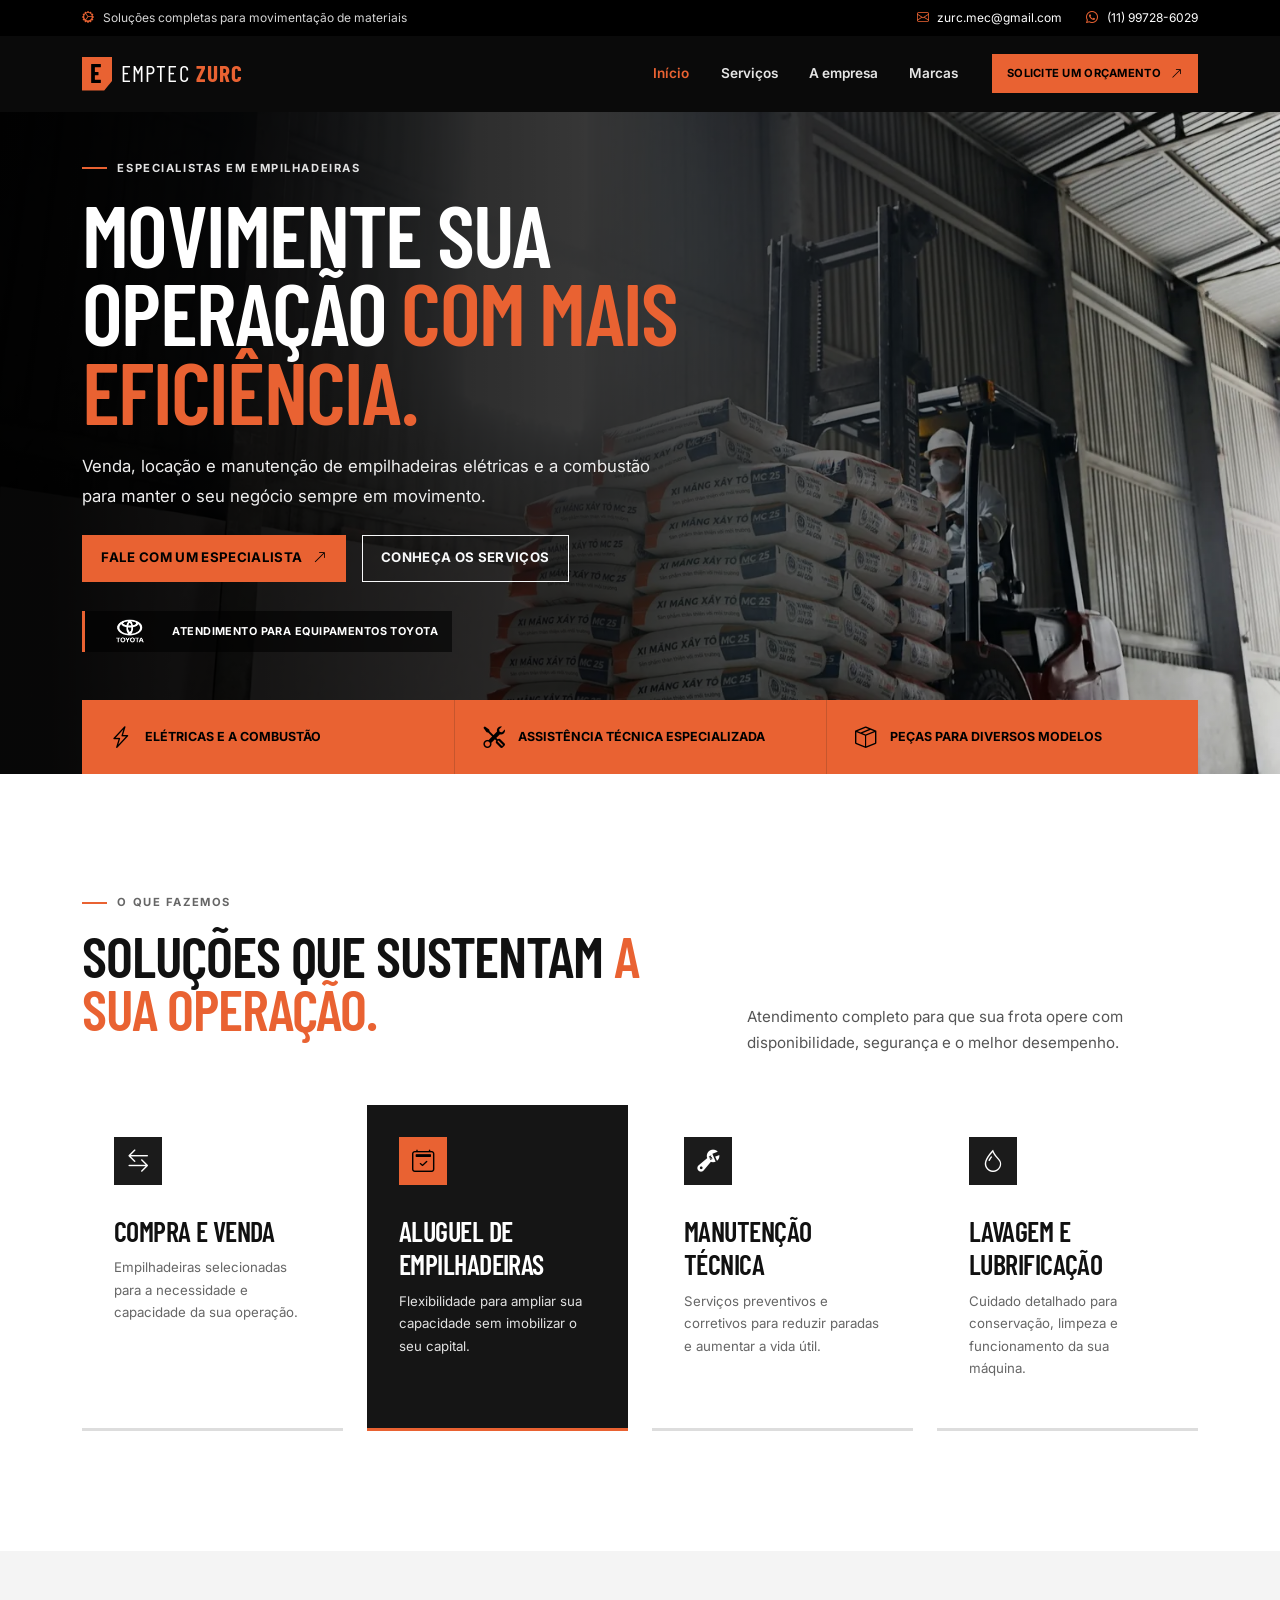
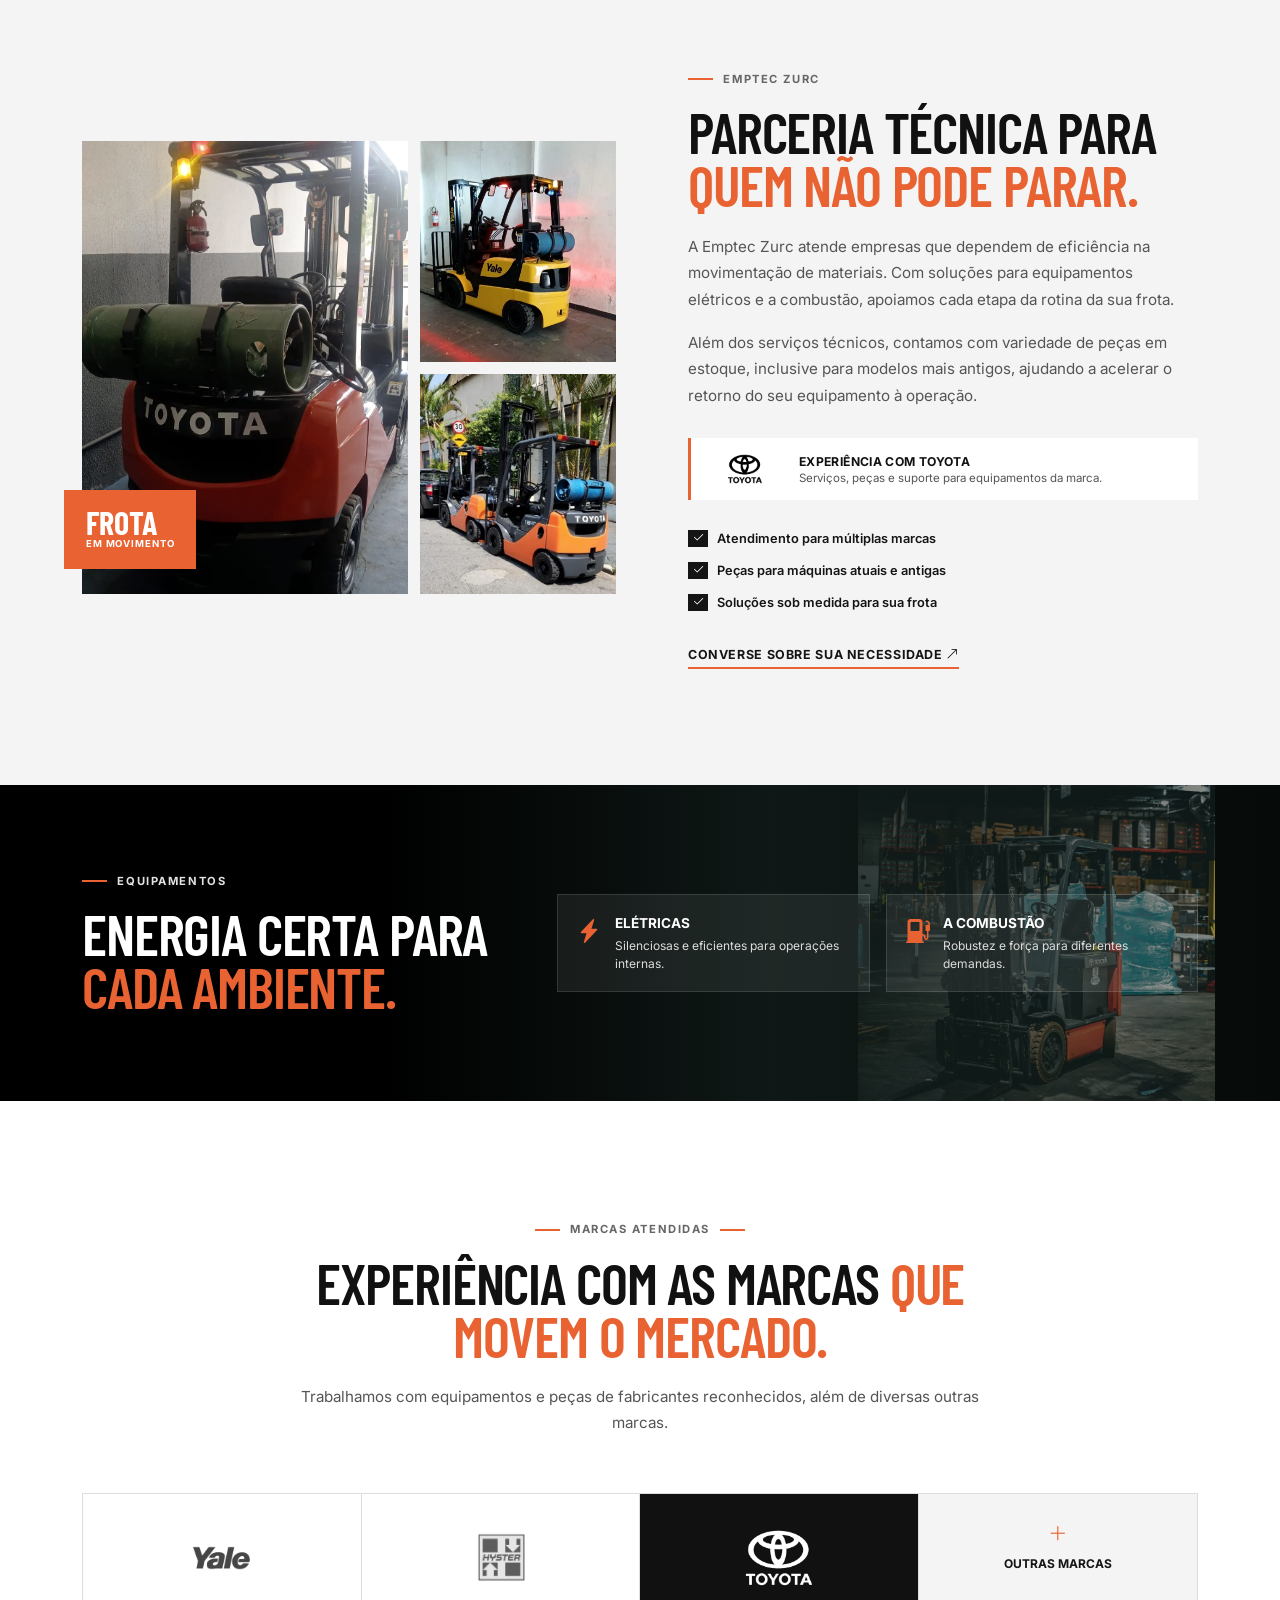
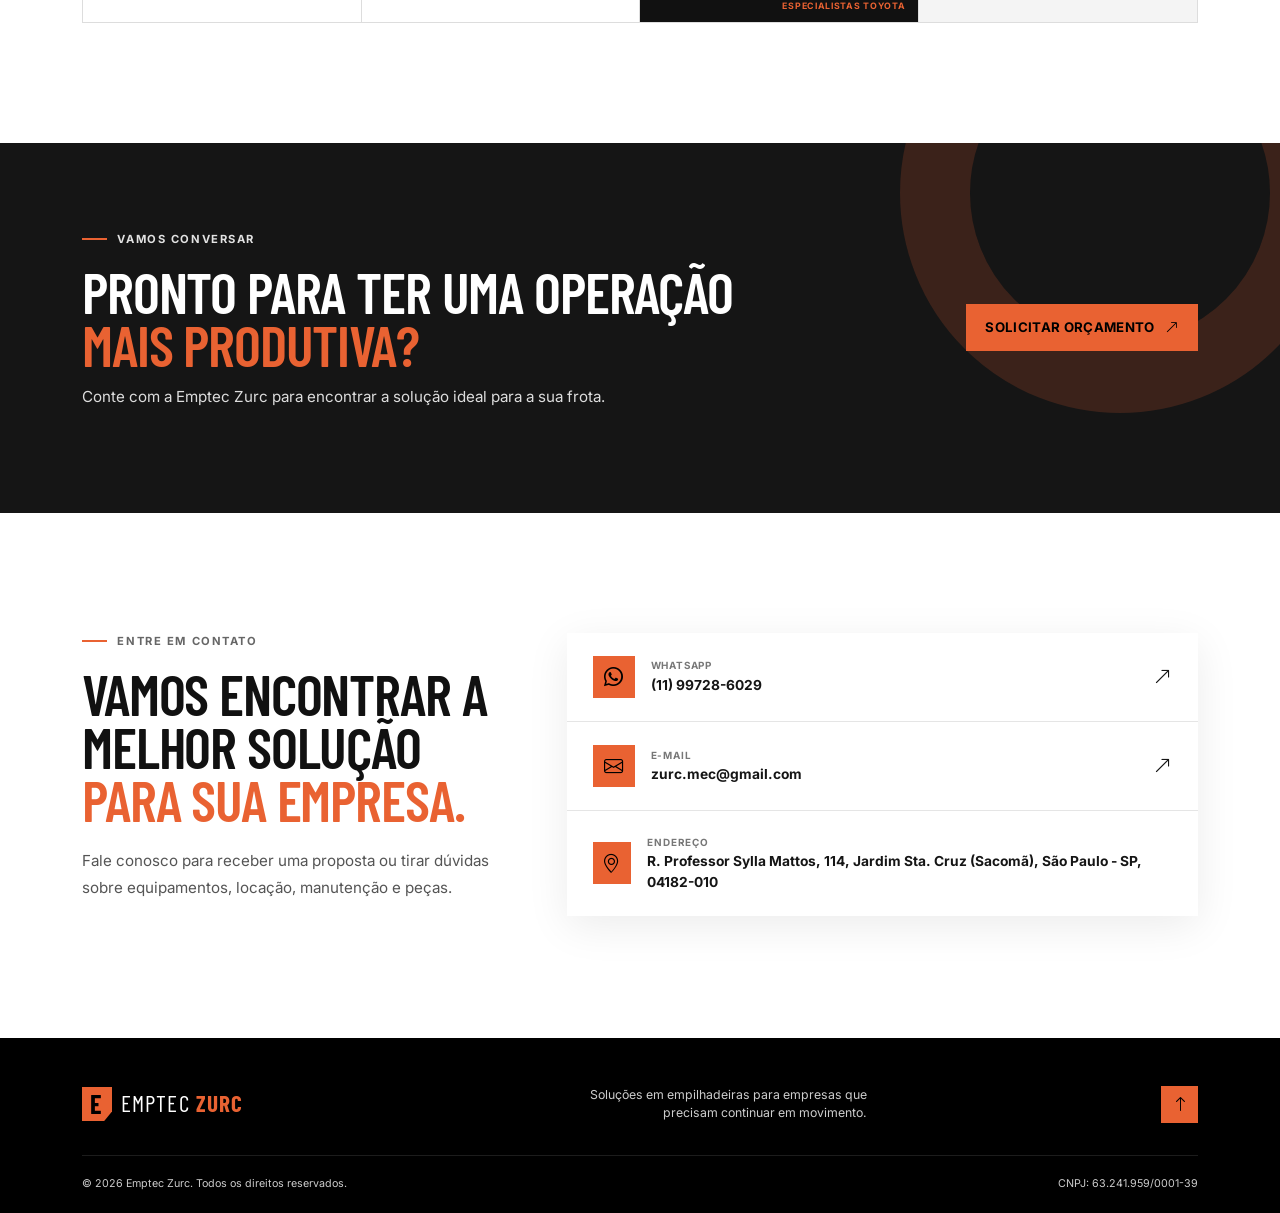
==== index.html @ 113a7b29 "refactor for toyota visibility" ====
<!doctype html>
<html lang="pt-BR">
  <head>
    <meta charset="utf-8" />
    <meta name="viewport" content="width=device-width, initial-scale=1" />
    <meta
      name="description"
      content="Emptec Zurc: compra, venda, aluguel e manutenção de empilhadeiras elétricas e a combustão."
    />
    <title>Emptec Zurc | Soluções em Empilhadeiras</title>
    <link rel="preconnect" href="https://fonts.googleapis.com" />
    <link rel="preconnect" href="https://fonts.gstatic.com" crossorigin />
    <link
      href="https://fonts.googleapis.com/css2?family=Barlow+Condensed:wght@500;600;700&family=Inter:wght@400;500;600;700&display=swap"
      rel="stylesheet"
    />
    <link
      href="https://cdn.jsdelivr.net/npm/bootstrap@5.3.3/dist/css/bootstrap.min.css"
      rel="stylesheet"
      integrity="sha384-QWTKZyjpPEjISv5WaRU9OFeRpok6YctnYmDr5pNlyT2bRjXh0JMhjY6hW+ALEwIH"
      crossorigin="anonymous"
    />
    <link
      href="https://cdn.jsdelivr.net/npm/bootstrap-icons@1.11.3/font/bootstrap-icons.min.css"
      rel="stylesheet"
    />
    <link href="style.css" rel="stylesheet" />
  </head>
  <body>
    <div class="topbar d-none d-lg-block">
      <div class="container d-flex justify-content-between align-items-center">
        <span
          ><i class="bi bi-gear-wide-connected"></i> Soluções completas para
          movimentação de materiais</span
        >
        <div class="d-flex gap-4">
          <a href="mailto:zurc.mec@gmail.com"
            ><i class="bi bi-envelope"></i> zurc.mec@gmail.com</a
          >
          <a href="https://wa.me/5511997286029" target="_blank" rel="noopener"
            ><i class="bi bi-whatsapp"></i> (11) 99728-6029</a
          >
        </div>
      </div>
    </div>

    <nav class="navbar navbar-expand-lg navbar-dark sticky-top" id="mainNav">
      <div class="container">
        <a
          class="navbar-brand"
          href="#inicio"
          aria-label="Emptec Zurc - início"
        >
          <span class="brand-mark">E</span><span>EMPTEC <b>ZURC</b></span>
        </a>
        <button
          class="navbar-toggler"
          type="button"
          data-bs-toggle="collapse"
          data-bs-target="#navbarContent"
          aria-controls="navbarContent"
          aria-expanded="false"
          aria-label="Abrir navegação"
        >
          <span class="navbar-toggler-icon"></span>
        </button>
        <div class="collapse navbar-collapse" id="navbarContent">
          <ul class="navbar-nav ms-auto align-items-lg-center gap-lg-1">
            <li class="nav-item">
              <a class="nav-link active" href="#inicio">Início</a>
            </li>
            <li class="nav-item">
              <a class="nav-link" href="#servicos">Serviços</a>
            </li>
            <li class="nav-item">
              <a class="nav-link" href="#empresa">A empresa</a>
            </li>
            <li class="nav-item">
              <a class="nav-link" href="#marcas">Marcas</a>
            </li>
            <li class="nav-item ms-lg-3">
              <a class="btn btn-warning btn-nav" href="#contato"
                >Solicite um orçamento <i class="bi bi-arrow-up-right"></i
              ></a>
            </li>
          </ul>
        </div>
      </div>
    </nav>

    <main>
      <section class="hero" id="inicio">
        <div class="hero-overlay"></div>
        <div class="container position-relative">
          <div class="row align-items-center min-vh-hero">
            <div class="col-lg-7">
              <p class="eyebrow light">
                <span></span> Especialistas em empilhadeiras
              </p>
              <h1>Movimente sua operação <em>com mais eficiência.</em></h1>
              <p class="hero-text">
                Venda, locação e manutenção de empilhadeiras elétricas e a
                combustão para manter o seu negócio sempre em movimento.
              </p>
              <div class="d-flex flex-wrap gap-3 mt-4">
                <a
                  class="btn btn-warning btn-lg"
                  href="https://wa.me/5511997286029?text=Ol%C3%A1%2C%20gostaria%20de%20solicitar%20um%20or%C3%A7amento."
                  target="_blank"
                  rel="noopener"
                  >Fale com um especialista <i class="bi bi-arrow-up-right"></i
                ></a>
                <a class="btn btn-outline-light btn-lg" href="#servicos"
                  >Conheça os serviços</a
                >
              </div>
              <div class="toyota-badge">
                <img src="imagens/toyota_logo_res.webp" alt="Toyota" />
                <span>Atendimento para equipamentos Toyota</span>
              </div>
            </div>
          </div>
        </div>
        <div class="hero-stats container position-relative">
          <div class="row g-0">
            <div class="col-md-4 stat">
              <i class="bi bi-lightning-charge"></i
              ><span>Elétricas e a combustão</span>
            </div>
            <div class="col-md-4 stat">
              <i class="bi bi-tools"></i
              ><span>Assistência técnica especializada</span>
            </div>
            <div class="col-md-4 stat">
              <i class="bi bi-box-seam"></i
              ><span>Peças para diversos modelos</span>
            </div>
          </div>
        </div>
      </section>

      <section class="section services" id="servicos">
        <div class="container">
          <div class="row align-items-end mb-5">
            <div class="col-lg-7">
              <p class="eyebrow"><span></span> O que fazemos</p>
              <h2>Soluções que sustentam <em>a sua operação.</em></h2>
            </div>
            <div class="col-lg-5">
              <p class="section-intro mb-0">
                Atendimento completo para que sua frota opere com
                disponibilidade, segurança e o melhor desempenho.
              </p>
            </div>
          </div>
          <div class="row g-4">
            <div class="col-md-6 col-xl-3">
              <article class="service-card">
                <div class="icon-wrap">
                  <i class="bi bi-arrow-left-right"></i>
                </div>
                <h3>Compra e venda</h3>
                <p>
                  Empilhadeiras selecionadas para a necessidade e capacidade da
                  sua operação.
                </p>
              </article>
            </div>
            <div class="col-md-6 col-xl-3">
              <article class="service-card featured">
                <div class="icon-wrap">
                  <i class="bi bi-calendar2-check"></i>
                </div>
                <h3>Aluguel de empilhadeiras</h3>
                <p>
                  Flexibilidade para ampliar sua capacidade sem imobilizar o seu
                  capital.
                </p>
              </article>
            </div>
            <div class="col-md-6 col-xl-3">
              <article class="service-card">
                <div class="icon-wrap">
                  <i class="bi bi-wrench-adjustable"></i>
                </div>
                <h3>Manutenção técnica</h3>
                <p>
                  Serviços preventivos e corretivos para reduzir paradas e
                  aumentar a vida útil.
                </p>
              </article>
            </div>
            <div class="col-md-6 col-xl-3">
              <article class="service-card">
                <div class="icon-wrap"><i class="bi bi-droplet"></i></div>
                <h3>Lavagem e lubrificação</h3>
                <p>
                  Cuidado detalhado para conservação, limpeza e funcionamento da
                  sua máquina.
                </p>
              </article>
            </div>
          </div>
        </div>
      </section>

      <section class="section about" id="empresa">
        <div class="container">
          <div class="row align-items-center g-5">
            <div class="col-lg-6">
              <div class="fleet-gallery">
                <img
                  class="fleet-photo fleet-photo-main"
                  src="imagens/empilhadeira_5_res.webp"
                  alt="Empilhadeira Toyota atendida pela Emptec Zurc"
                />
                <img class="fleet-photo fleet-photo-top" src="imagens/empilhadeira_6_res.webp" alt="Empilhadeira em operação" />
                <img class="fleet-photo fleet-photo-bottom" src="imagens/empilhadeira_7_res.webp" alt="Empilhadeira disponível para manutenção" />
                <div class="gallery-label"><strong>Frota</strong><span>em movimento</span></div>
              </div>
            </div>
            <div class="col-lg-6 ps-lg-5">
              <p class="eyebrow"><span></span> Emptec Zurc</p>
              <h2>Parceria técnica para <em>quem não pode parar.</em></h2>
              <p class="body-copy">
                A Emptec Zurc atende empresas que dependem de eficiência na
                movimentação de materiais. Com soluções para equipamentos
                elétricos e a combustão, apoiamos cada etapa da rotina da sua
                frota.
              </p>
              <p class="body-copy">
                Além dos serviços técnicos, contamos com variedade de peças em
                estoque, inclusive para modelos mais antigos, ajudando a
                acelerar o retorno do seu equipamento à operação.
              </p>
              <div class="toyota-service">
                <img src="imagens/toyota_logo_res.webp" alt="Toyota" />
                <span><b>Experiência com Toyota</b>Serviços, peças e suporte para equipamentos da marca.</span>
              </div>
              <div class="check-list">
                <div>
                  <i class="bi bi-check2"></i> Atendimento para múltiplas marcas
                </div>
                <div>
                  <i class="bi bi-check2"></i> Peças para máquinas atuais e
                  antigas
                </div>
                <div>
                  <i class="bi bi-check2"></i> Soluções sob medida para sua
                  frota
                </div>
              </div>
              <a class="text-link" href="#contato"
                >Converse sobre sua necessidade
                <i class="bi bi-arrow-up-right"></i
              ></a>
            </div>
          </div>
        </div>
      </section>

      <section class="equipment-strip">
        <div class="container">
          <div class="row align-items-center g-4">
            <div class="col-lg-5">
              <p class="eyebrow light"><span></span> Equipamentos</p>
              <h2>Energia certa para <em>cada ambiente.</em></h2>
            </div>
            <div class="col-lg-7">
              <div class="equipment-options">
                <div>
                  <i class="bi bi-lightning-charge-fill"></i
                  ><span
                    ><b>Elétricas</b>Silenciosas e eficientes para operações
                    internas.</span
                  >
                </div>
                <div>
                  <i class="bi bi-fuel-pump-fill"></i
                  ><span
                    ><b>A combustão</b>Robustez e força para diferentes
                    demandas.</span
                  >
                </div>
              </div>
            </div>
          </div>
        </div>
      </section>

      <section class="section brands" id="marcas">
        <div class="container">
          <div class="text-center mx-auto section-heading">
            <p class="eyebrow justify-content-center">
              <span></span> Marcas atendidas <span></span>
            </p>
            <h2>Experiência com as marcas <em>que movem o mercado.</em></h2>
            <p class="section-intro">
              Trabalhamos com equipamentos e peças de fabricantes reconhecidos,
              além de diversas outras marcas.
            </p>
          </div>
          <div class="brand-grid">
            <div class="brand-logo">
              <img src="imagens/yale_logo_res.webp" alt="Yale" />
            </div>
            <div class="brand-logo">
              <img src="imagens/hyster_logo_res.webp" alt="Hyster" />
            </div>
            <div class="brand-logo toyota-brand">
              <img src="imagens/toyota_logo_res.webp" alt="Toyota" />
              <span>Especialistas Toyota</span>
            </div>
            <div class="brand-other">
              <i class="bi bi-plus-lg"></i><span>Outras marcas</span>
            </div>
          </div>
        </div>
      </section>

      <section class="cta-section">
        <div class="cta-pattern"></div>
        <div class="container position-relative">
          <div class="row align-items-center">
            <div class="col-lg-8">
              <p class="eyebrow light"><span></span> Vamos conversar</p>
              <h2>Pronto para ter uma operação <em>mais produtiva?</em></h2>
              <p>
                Conte com a Emptec Zurc para encontrar a solução ideal para a
                sua frota.
              </p>
            </div>
            <div class="col-lg-4 text-lg-end mt-4 mt-lg-0">
              <a
                class="btn btn-warning btn-lg"
                href="https://wa.me/5511997286029?text=Ol%C3%A1%2C%20gostaria%20de%20solicitar%20um%20or%C3%A7amento."
                target="_blank"
                rel="noopener"
                >Solicitar orçamento <i class="bi bi-arrow-up-right"></i
              ></a>
            </div>
          </div>
        </div>
      </section>

      <section class="contact section" id="contato">
        <div class="container">
          <div class="row g-5">
            <div class="col-lg-5">
              <p class="eyebrow"><span></span> Entre em contato</p>
              <h2>
                Vamos encontrar a melhor solução <em>para sua empresa.</em>
              </h2>
              <p class="body-copy">
                Fale conosco para receber uma proposta ou tirar dúvidas sobre
                equipamentos, locação, manutenção e peças.
              </p>
            </div>
            <div class="col-lg-7">
              <div class="contact-card">
                <a
                  href="https://wa.me/5511997286029"
                  target="_blank"
                  rel="noopener"
                  ><i class="bi bi-whatsapp"></i
                  ><span><small>WhatsApp</small><b>(11) 99728-6029</b></span
                  ><i class="bi bi-arrow-up-right arrow"></i></a
                ><a href="mailto:zurc.mec@gmail.com"
                  ><i class="bi bi-envelope"></i
                  ><span><small>E-mail</small><b>zurc.mec@gmail.com</b></span
                  ><i class="bi bi-arrow-up-right arrow"></i
                ></a>
                <div class="contact-address">
                  <i class="bi bi-geo-alt"></i
                  ><span
                    ><small>Endereço</small
                    ><b
                      >R. Professor Sylla Mattos, 114, Jardim Sta. Cruz
                      (Sacomã), São Paulo - SP, 04182-010</b
                    ></span
                  >
                </div>
              </div>
            </div>
          </div>
        </div>
      </section>
    </main>

    <footer>
      <div class="container">
        <div class="footer-main">
          <a class="navbar-brand" href="#inicio"
            ><span class="brand-mark">E</span><span>EMPTEC <b>ZURC</b></span></a
          >
          <p>
            Soluções em empilhadeiras para empresas que precisam continuar em
            movimento.
          </p>
          <a href="#inicio" class="back-top" aria-label="Voltar ao topo"
            ><i class="bi bi-arrow-up"></i
          ></a>
        </div>
        <div class="footer-bottom">
          <span
            >© <span id="year"></span> Emptec Zurc. Todos os direitos
            reservados.</span
          ><span>CNPJ: 63.241.959/0001-39</span>
        </div>
      </div>
    </footer>

    <script
      src="https://cdn.jsdelivr.net/npm/bootstrap@5.3.3/dist/js/bootstrap.bundle.min.js"
      integrity="sha384-YvpcrYf0tY3lHB60NNkmXc5s9fDVZLESaAA55NDzOxhy9GkcIdslK1eN7N6jIeHz"
      crossorigin="anonymous"
    ></script>
    <script src="script.js"></script>
  </body>
</html>
---- style.css ----
:root {
  --ink: #111;
  --deep: #000;
  --green: #151515;
  --mint: #ececec;
  --warm: rgb(233, 98, 50);
  --cream: #fff;
  --text: #555;
}
* {
  box-sizing: border-box;
}
html {
  scroll-behavior: smooth;
  scroll-padding-top: 80px;
}
body {
  color: var(--ink);
  background: var(--cream);
  font-family: Inter, Arial, sans-serif;
}
a {
  text-decoration: none;
  transition: 0.2s ease;
}
.topbar {
  background: #10211e;
  color: #b8c8c0;
  font-size: 0.75rem;
  padding: 0.55rem 0;
}
.topbar a {
  color: #dbe7e1;
}
.topbar a:hover {
  color: var(--warm);
}
.topbar i {
  color: var(--warm);
  margin-right: 0.35rem;
}
.navbar {
  background: rgba(16, 26, 24, 0.96);
  min-height: 76px;
  transition: 0.2s ease;
}
.navbar.scrolled {
  box-shadow: 0 5px 24px rgba(0, 0, 0, 0.25);
}
.navbar-brand {
  display: inline-flex;
  align-items: center;
  gap: 0.55rem;
  color: #fff;
  font-family: "Barlow Condensed", sans-serif;
  font-size: 1.45rem;
  letter-spacing: 0.05em;
  line-height: 1;
}
.navbar-brand:hover {
  color: #fff;
}
.navbar-brand b {
  color: var(--warm);
  font-weight: 700;
}
.brand-mark {
  display: grid;
  place-items: center;
  width: 30px;
  height: 34px;
  color: var(--deep);
  background: var(--warm);
  font-size: 1.65rem;
  font-weight: 700;
  clip-path: polygon(0 0, 100% 0, 100% 72%, 74% 100%, 0 100%);
}
.nav-link {
  color: #d5dfda;
  font-size: 0.85rem;
  font-weight: 600;
  padding-inline: 0.85rem !important;
}
.nav-link:hover,
.nav-link.active {
  color: var(--warm) !important;
}
.btn {
  border-radius: 0;
  padding: 0.78rem 1.15rem;
  font-weight: 700;
  font-size: 0.83rem;
  text-transform: uppercase;
  letter-spacing: 0.025em;
}
.btn i {
  margin-left: 0.45rem;
}
.btn-warning {
  background: var(--warm);
  border-color: var(--warm);
  color: var(--deep);
}
.btn-warning:hover {
  background: #ffc05b;
  border-color: #ffc05b;
  color: var(--deep);
  transform: translateY(-2px);
}
.btn-outline-light:hover {
  color: var(--deep);
}
.btn-nav {
  padding: 0.65rem 0.9rem;
  font-size: 0.7rem;
}
.hero {
  position: relative;
  color: #fff;
  background: #142521 url("imagens/empilhadeira_2_res.webp") center/cover
    no-repeat;
  overflow: hidden;
}
.hero-overlay {
  position: absolute;
  inset: 0;
  background: linear-gradient(
    90deg,
    rgba(12, 29, 25, 0.96) 4%,
    rgba(17, 43, 36, 0.84) 47%,
    rgba(11, 27, 23, 0.2) 100%
  );
}
.min-vh-hero {
  min-height: 565px;
  padding: 3rem 0 7rem;
}
.eyebrow {
  display: flex;
  align-items: center;
  gap: 0.65rem;
  color: #72827b;
  font-size: 0.7rem;
  font-weight: 700;
  letter-spacing: 0.14em;
  text-transform: uppercase;
  margin-bottom: 1.1rem;
}
.eyebrow span {
  display: inline-block;
  width: 25px;
  height: 2px;
  background: var(--warm);
}
.eyebrow.light {
  color: #cbd8d2;
}
h1,
h2,
h3 {
  font-family: "Barlow Condensed", Arial, sans-serif;
  font-weight: 600;
  letter-spacing: -0.02em;
}
h1 {
  font-size: clamp(3.4rem, 6.8vw, 6.1rem);
  line-height: 0.9;
  max-width: 750px;
  text-transform: uppercase;
}
h2 {
  font-size: clamp(2.7rem, 4.5vw, 4.35rem);
  line-height: 0.92;
  text-transform: uppercase;
  margin-bottom: 1.4rem;
}
h1 em,
h2 em {
  font-style: normal;
  color: var(--warm);
}
.hero-text {
  max-width: 575px;
  color: #dce5e0;
  font-size: 1.05rem;
  line-height: 1.75;
  margin-top: 1.45rem;
}
.hero-stats {
  margin-top: -64px;
}
.hero-stats .row {
  background: var(--warm);
}
.stat {
  display: flex;
  gap: 0.8rem;
  align-items: center;
  padding: 1.3rem 1.75rem;
  color: var(--deep);
  font-size: 0.78rem;
  font-weight: 700;
  text-transform: uppercase;
}
.stat + .stat {
  border-left: 1px solid rgba(16, 26, 24, 0.16);
}
.stat i {
  font-size: 1.35rem;
}
.section {
  padding: 7.5rem 0;
}
.services {
  background: var(--cream);
}
.section-intro,
.body-copy {
  color: var(--text);
  line-height: 1.75;
  font-size: 0.95rem;
}
.service-card {
  position: relative;
  min-height: 287px;
  height: 100%;
  padding: 2rem;
  background: #fff;
  border-bottom: 3px solid #d9e1dc;
  transition: 0.25s ease;
}
.service-card:hover {
  transform: translateY(-7px);
  box-shadow: 0 18px 35px rgba(24, 59, 54, 0.12);
  border-color: var(--warm);
}
.service-card.featured {
  background: var(--green);
  color: #fff;
  border-color: var(--warm);
}
.icon-wrap {
  display: grid;
  place-items: center;
  width: 48px;
  height: 48px;
  margin-bottom: 1.85rem;
  color: var(--green);
  background: #e5eee9;
  font-size: 1.4rem;
}
.featured .icon-wrap {
  color: var(--deep);
  background: var(--warm);
}
.service-card h3 {
  font-size: 1.75rem;
  text-transform: uppercase;
}
.service-card p {
  color: #64716b;
  font-size: 0.83rem;
  line-height: 1.7;
}
.featured p {
  color: #d1dfd8;
}
.service-card a {
  position: absolute;
  bottom: 1.8rem;
  color: var(--green);
  font-size: 0.73rem;
  font-weight: 700;
  text-transform: uppercase;
  letter-spacing: 0.05em;
}
.featured a {
  color: var(--warm);
}
.service-card a i {
  margin-left: 0.3rem;
}
.about {
  background: #edf1eb;
  overflow: hidden;
}
.image-stack {
  position: relative;
  max-width: 485px;
  margin: auto;
  padding: 0 1.6rem 1.6rem 0;
}
.about-main {
  width: 100%;
  aspect-ratio: 0.86;
  object-fit: cover;
  object-position: center;
  position: relative;
  z-index: 1;
  filter: saturate(0.85);
}
.grid-accent {
  position: absolute;
  width: 44%;
  height: 44%;
  right: 0;
  bottom: 0;
  background-image: radial-gradient(#789087 1px, transparent 1px);
  background-size: 8px 8px;
}
.experience-card {
  position: absolute;
  z-index: 2;
  left: -1.4rem;
  bottom: 2.9rem;
  display: flex;
  flex-direction: column;
  padding: 1.1rem 1.35rem;
  background: var(--warm);
  color: var(--deep);
  text-transform: uppercase;
}
.experience-card strong {
  font-family: "Barlow Condensed";
  font-size: 2rem;
  line-height: 0.9;
}
.experience-card span {
  font-size: 0.6rem;
  letter-spacing: 0.09em;
  font-weight: 700;
}
.check-list {
  margin: 1.8rem 0;
  display: grid;
  gap: 0.8rem;
  font-size: 0.8rem;
  font-weight: 600;
  color: var(--green);
}
.check-list i {
  color: #fff;
  background: var(--green);
  padding: 0.08rem 0.22rem;
  margin-right: 0.4rem;
}
.text-link {
  color: var(--green);
  font-size: 0.78rem;
  font-weight: 700;
  letter-spacing: 0.05em;
  text-transform: uppercase;
  border-bottom: 2px solid var(--warm);
  padding-bottom: 0.35rem;
}
.text-link:hover {
  color: #5f756d;
}
.equipment-strip {
  padding: 5.5rem 0;
  color: #fff;
  background: var(--deep) url("imagens/empilhadeira_1_res.webp") 93% center/auto
    130% no-repeat;
  position: relative;
}
.equipment-strip::before {
  content: "";
  position: absolute;
  inset: 0;
  background: linear-gradient(
    90deg,
    var(--deep) 30%,
    rgba(16, 26, 24, 0.92) 60%,
    rgba(16, 26, 24, 0.38)
  );
}
.equipment-strip .container {
  position: relative;
}
.equipment-strip h2 {
  margin: 0;
}
.equipment-options {
  display: grid;
  grid-template-columns: 1fr 1fr;
  gap: 1rem;
}
.equipment-options > div {
  display: flex;
  gap: 0.85rem;
  padding: 1.2rem;
  background: rgba(255, 255, 255, 0.07);
  border: 1px solid rgba(255, 255, 255, 0.12);
}
.equipment-options i {
  color: var(--warm);
  font-size: 1.5rem;
}
.equipment-options span {
  color: #c8d4cf;
  font-size: 0.75rem;
  line-height: 1.45;
}
.equipment-options b {
  display: block;
  color: #fff;
  text-transform: uppercase;
  font-size: 0.85rem;
  margin-bottom: 0.25rem;
}
.brands {
  background: #fff;
}
.section-heading {
  max-width: 680px;
  margin-bottom: 3.5rem;
}
.section-heading .eyebrow {
  display: flex;
}
.brand-grid {
  display: grid;
  grid-template-columns: repeat(4, 1fr);
  border: 1px solid #dce4de;
}
.brand-logo,
.brand-other {
  min-height: 128px;
  display: grid;
  place-items: center;
  padding: 1.6rem;
  border-right: 1px solid #dce4de;
}
.brand-logo:last-of-type {
  border: 0;
}
.brand-logo img {
  max-width: 135px;
  max-height: 58px;
  object-fit: contain;
  filter: grayscale(1);
  opacity: 0.72;
  transition: 0.2s;
}
.brand-logo:hover img {
  filter: grayscale(0);
  opacity: 1;
}
.brand-other {
  display: flex;
  flex-direction: column;
  gap: 0.4rem;
  background: #f1f4f0;
  color: var(--green);
  border: 0;
  font-size: 0.75rem;
  font-weight: 700;
  text-transform: uppercase;
}
.brand-other i {
  font-size: 1.2rem;
  color: var(--warm);
}
.cta-section {
  position: relative;
  overflow: hidden;
  color: #fff;
  padding: 5.5rem 0;
  background: var(--green);
}
.cta-section h2 {
  max-width: 730px;
  margin-bottom: 0.9rem;
}
.cta-section p:not(.eyebrow) {
  color: #c5d5ce;
  font-size: 0.95rem;
}
.cta-pattern {
  position: absolute;
  right: -60px;
  top: -170px;
  width: 440px;
  height: 440px;
  border: 70px solid rgba(237, 170, 49, 0.12);
  border-radius: 50%;
}
.contact {
  background: var(--cream);
}
.contact-card {
  background: #fff;
  box-shadow: 0 10px 40px rgba(27, 46, 38, 0.08);
}
.contact-card a,
.contact-address {
  display: flex;
  align-items: center;
  gap: 1rem;
  padding: 1.45rem 1.6rem;
  border-bottom: 1px solid #e7ece8;
  color: var(--green);
}
.contact-card a:hover {
  background: #f2f6f3;
}
.contact-card > * > i:first-child {
  display: grid;
  place-items: center;
  width: 42px;
  height: 42px;
  color: var(--deep);
  background: var(--warm);
  font-size: 1.2rem;
}
.contact-card span {
  display: flex;
  flex-direction: column;
  gap: 0.1rem;
}
.contact-card small {
  color: #7d8984;
  text-transform: uppercase;
  font-weight: 700;
  font-size: 0.62rem;
  letter-spacing: 0.08em;
}
.contact-card b {
  font-size: 0.86rem;
}
.contact-card .arrow {
  margin-left: auto;
  font-size: 1.1rem;
}
.contact-address {
  border: 0;
}
footer {
  background: var(--deep);
  color: #aebeb6;
  padding: 3rem 0 1.35rem;
}
.footer-main {
  display: flex;
  align-items: center;
  justify-content: space-between;
  gap: 2rem;
  padding-bottom: 2rem;
  border-bottom: 1px solid rgba(255, 255, 255, 0.11);
}
.footer-main p {
  margin: 0;
  font-size: 0.77rem;
  max-width: 330px;
  text-align: right;
}
.back-top {
  display: grid;
  place-items: center;
  min-width: 37px;
  height: 37px;
  color: var(--deep);
  background: var(--warm);
}
.back-top:hover {
  color: var(--deep);
  background: #ffc05b;
  transform: translateY(-2px);
}
.footer-bottom {
  display: flex;
  justify-content: space-between;
  padding-top: 1.25rem;
  font-size: 0.67rem;
}
@media (max-width: 991.98px) {
  .navbar-collapse {
    padding: 1rem 0 0.5rem;
  }
  .nav-link {
    padding: 0.6rem 0 !important;
  }
  .btn-nav {
    display: inline-block;
    margin-top: 0.7rem;
  }
  .min-vh-hero {
    min-height: 510px;
  }
  .equipment-strip {
    background-position: 135% center;
  }
}
@media (max-width: 767.98px) {
  .navbar {
    min-height: 68px;
  }
  .min-vh-hero {
    min-height: 540px;
    padding-bottom: 8rem;
  }
  h1 {
    font-size: 3.35rem;
  }
  h2 {
    font-size: 3rem;
  }
  .hero-stats {
    margin-top: -48px;
  }
  .stat {
    padding: 1rem 1.2rem;
  }
  .stat + .stat {
    border-left: 0;
    border-top: 1px solid rgba(16, 26, 24, 0.16);
  }
  .section {
    padding: 5rem 0;
  }
  .service-card {
    min-height: 250px;
  }
  .equipment-strip {
    background-image: none;
  }
  .equipment-options {
    grid-template-columns: 1fr;
  }
  .brand-grid {
    grid-template-columns: repeat(2, 1fr);
  }
  .brand-logo:nth-child(2) {
    border-right: 0;
  }
  .brand-logo {
    border-bottom: 1px solid #dce4de;
  }
  .brand-logo:nth-child(3) {
    border-bottom: 0;
  }
  .footer-main {
    align-items: flex-start;
    flex-wrap: wrap;
  }
  .footer-main p {
    text-align: left;
  }
  .footer-bottom {
    flex-direction: column;
    gap: 0.5rem;
  }
}

/* Identidade visual: preto, branco e laranja Emptec. */
.topbar { background: #000; color: #d5d5d5; }
.topbar a { color: #fff; }
.navbar { background: rgba(0, 0, 0, .96); }
.nav-link { color: #e5e5e5; }
.btn-warning:hover, .back-top:hover { background: #ff7d55; border-color: #ff7d55; }
.hero { background-color: #000; }
.hero-overlay { background: linear-gradient(90deg, rgba(0, 0, 0, .96) 4%, rgba(0, 0, 0, .78) 47%, rgba(0, 0, 0, .15) 100%); }
.eyebrow { color: #666; }
.eyebrow.light { color: #e2e2e2; }
.hero-text { color: #eee; }
.toyota-badge { display: inline-flex; align-items: center; gap: .75rem; margin-top: 1.8rem; padding: .55rem .9rem; color: #fff; background: rgba(0, 0, 0, .6); border-left: 3px solid var(--warm); font-size: .68rem; font-weight: 700; letter-spacing: .04em; text-transform: uppercase; }
.toyota-badge img { width: 61px; max-height: 24px; object-fit: contain; filter: brightness(0) invert(1); }
.service-card { border-bottom-color: #ddd; }
.service-card:hover { box-shadow: 0 18px 35px rgba(0, 0, 0, .12); }
.icon-wrap { color: #fff; background: #1b1b1b; }
.service-card p { color: #666; }
.featured p { color: #e2e2e2; }
.about { background: #f4f4f4; }
.fleet-gallery { position: relative; display: grid; grid-template-columns: 1.25fr .75fr; grid-template-rows: 1fr 1fr; gap: .75rem; max-width: 540px; margin: auto; }
.fleet-photo { width: 100%; height: 100%; object-fit: cover; filter: grayscale(.12) contrast(1.05); }
.fleet-photo-main { grid-row: 1 / 3; aspect-ratio: .72; }
.fleet-photo-top, .fleet-photo-bottom { aspect-ratio: 1.1; }
.gallery-label { position: absolute; z-index: 2; left: -1.1rem; bottom: 1.6rem; display: flex; flex-direction: column; padding: 1.1rem 1.35rem; background: var(--warm); color: #fff; text-transform: uppercase; }
.gallery-label strong { font-family: "Barlow Condensed"; font-size: 2rem; line-height: .9; }
.gallery-label span { font-size: .6rem; letter-spacing: .09em; font-weight: 700; }
.toyota-service { display: flex; align-items: center; gap: 1rem; margin: 1.8rem 0 1.65rem; padding: .9rem 1rem; background: #fff; border-left: 3px solid var(--warm); }
.toyota-service img { width: 76px; max-height: 30px; object-fit: contain; }
.toyota-service span { color: #555; font-size: .72rem; line-height: 1.4; }
.toyota-service b { display: block; color: #111; font-size: .76rem; text-transform: uppercase; letter-spacing: .03em; }
.text-link:hover { color: #555; }
.equipment-options span, .cta-section p:not(.eyebrow) { color: #ddd; }
.brand-grid { border-color: #ddd; }
.brand-logo, .brand-other { border-color: #ddd; }
.brand-other { background: #f4f4f4; }
.toyota-brand { position: relative; background: #111; }
.toyota-brand img { filter: brightness(0) invert(1); opacity: 1; }
.toyota-brand span { position: absolute; right: .75rem; bottom: .65rem; color: var(--warm); font-size: .55rem; font-weight: 700; letter-spacing: .08em; text-transform: uppercase; }
.cta-pattern { border-color: rgba(233, 98, 50, .18); }
.contact-card { box-shadow: 0 10px 40px rgba(0, 0, 0, .08); }
.contact-card a, .contact-address { border-bottom-color: #e5e5e5; }
.contact-card a:hover { background: #f5f5f5; }
.contact-card small { color: #777; }
footer { color: #ccc; }
@media (max-width: 767.98px) { .fleet-gallery { max-width: 420px; } .toyota-brand { border-bottom: 0; } }
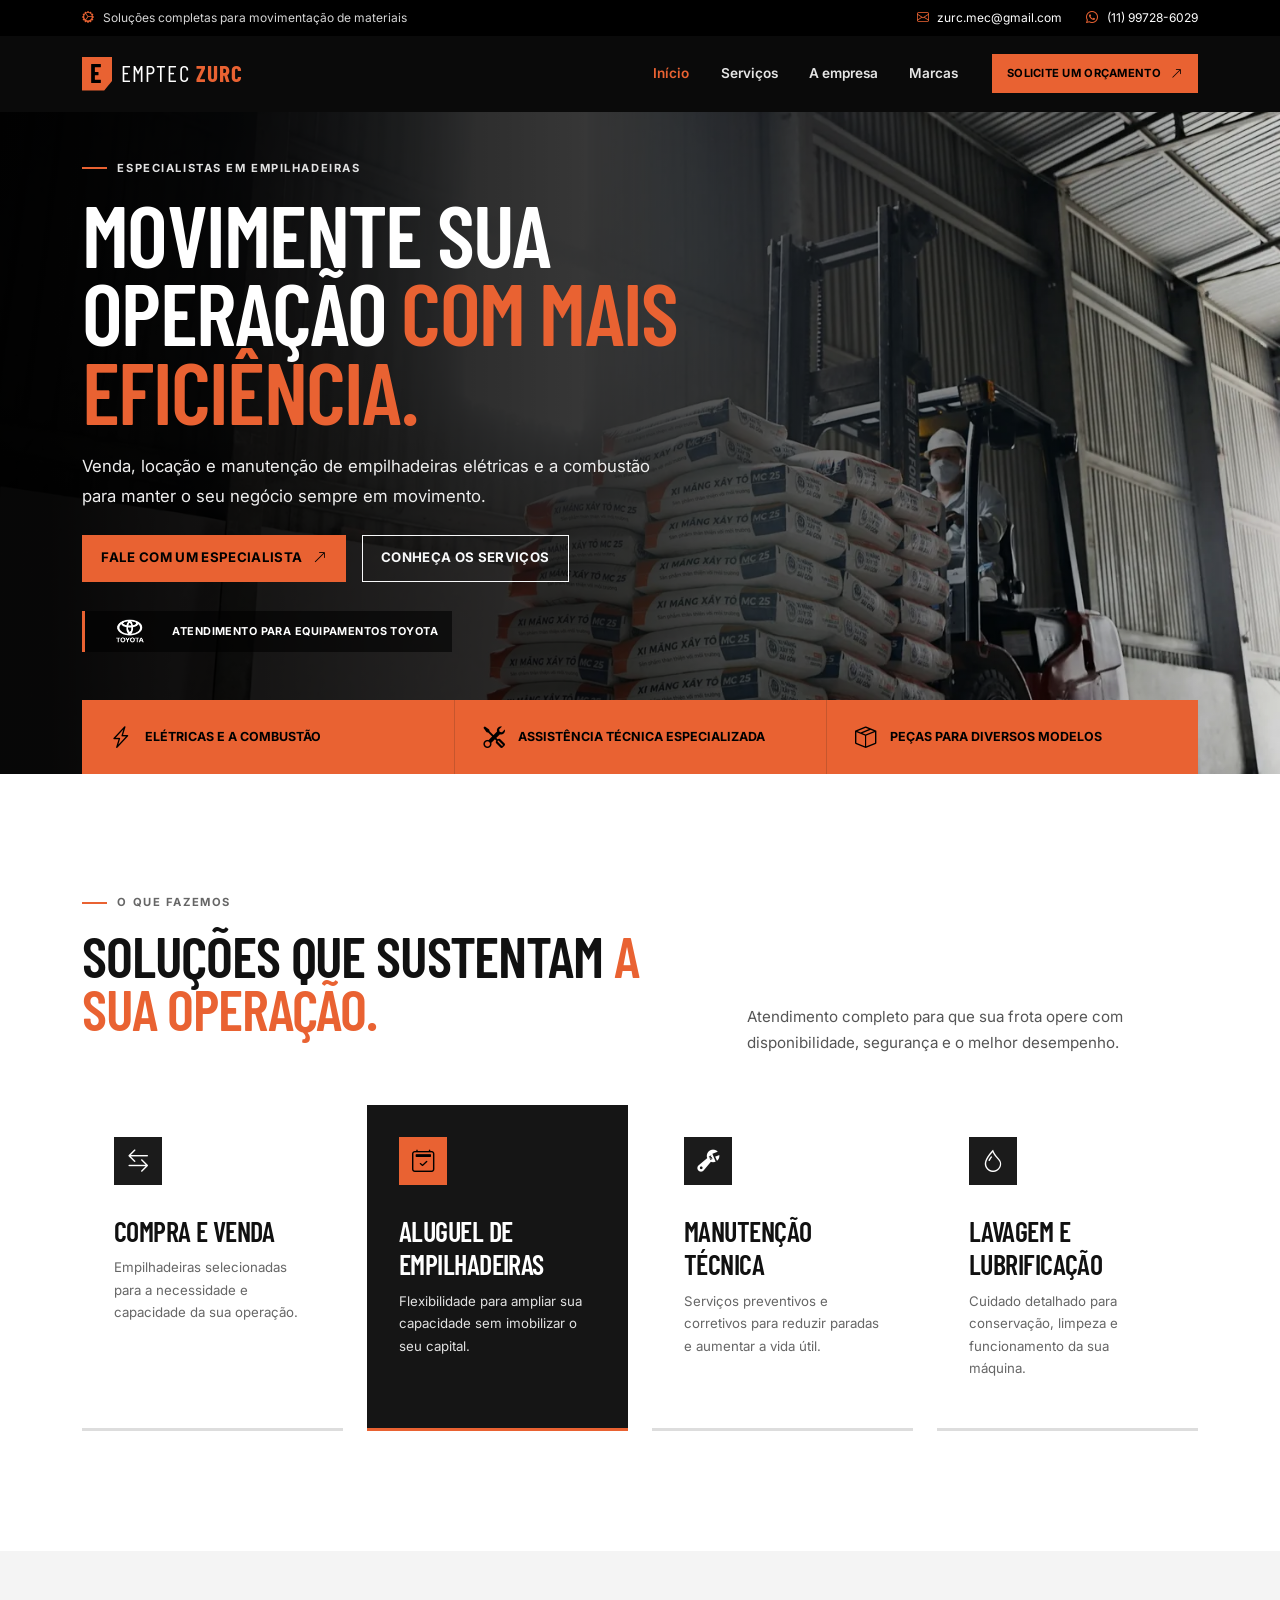
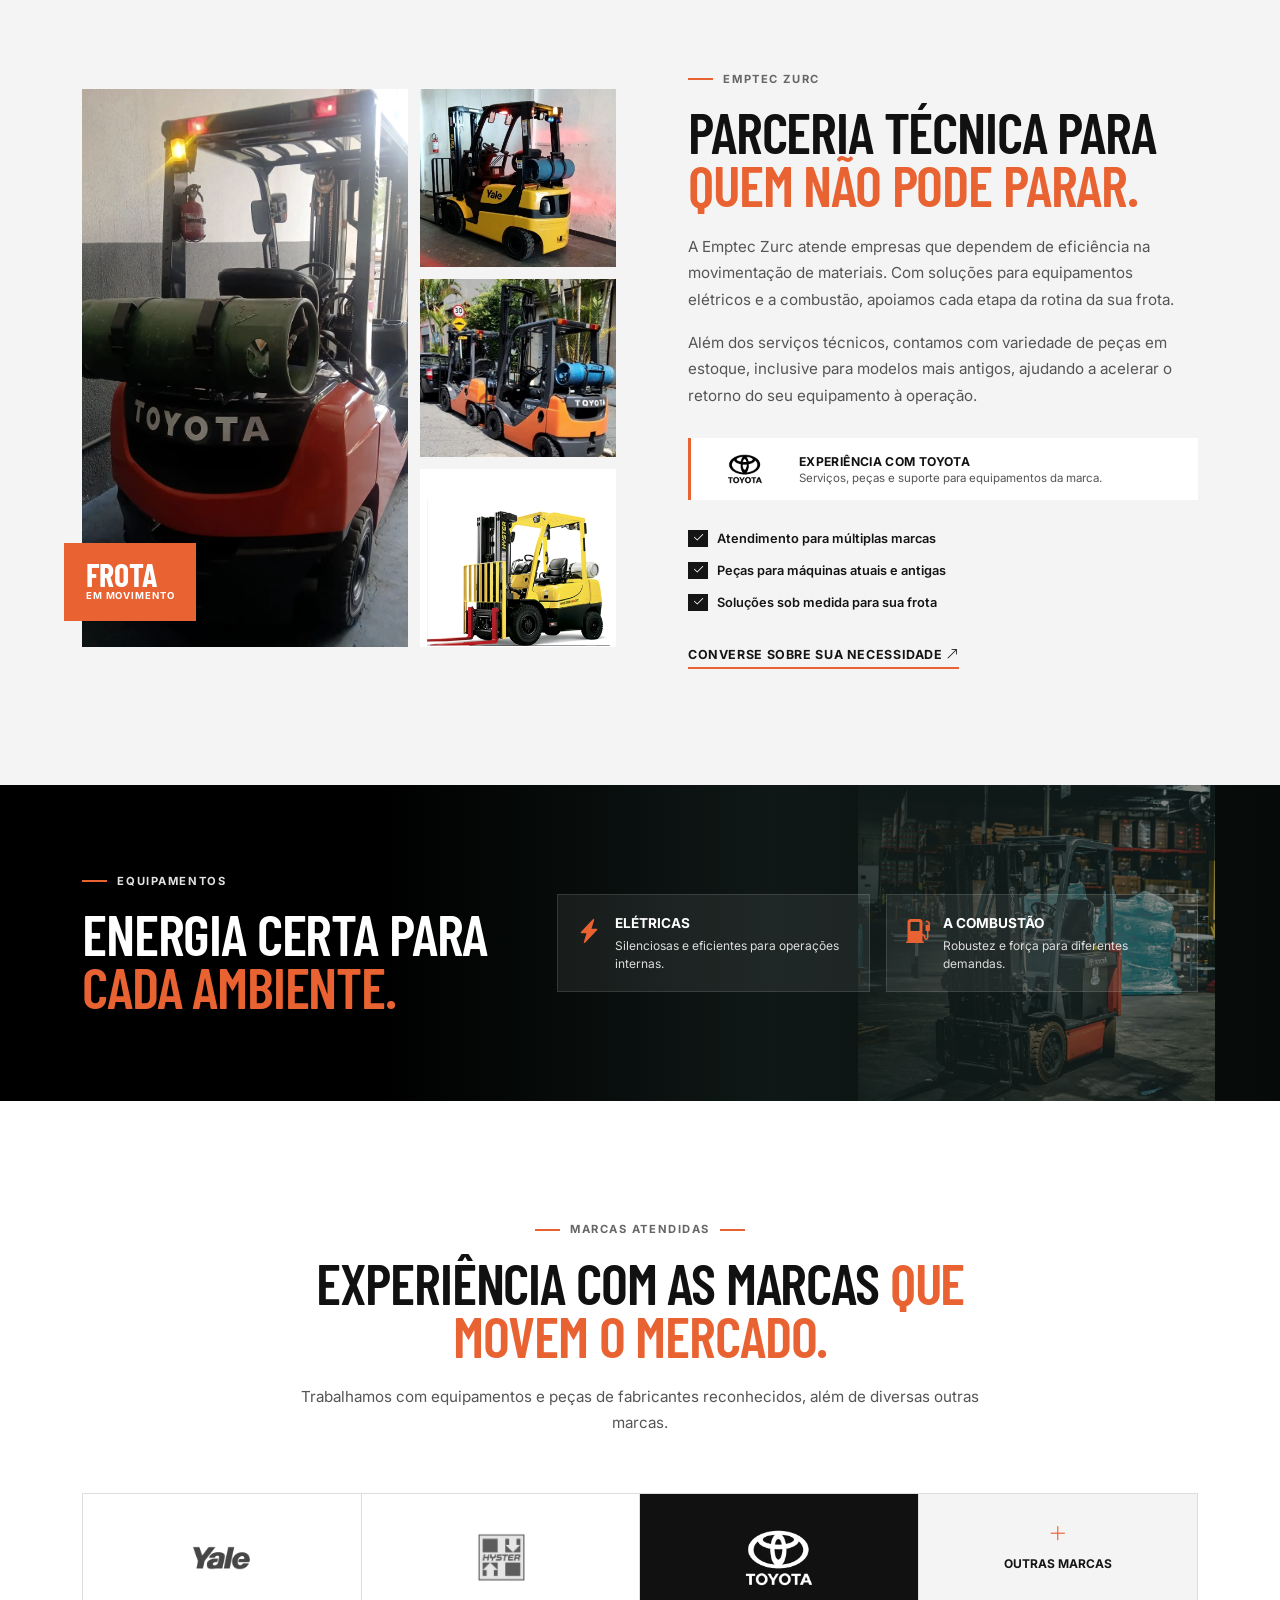
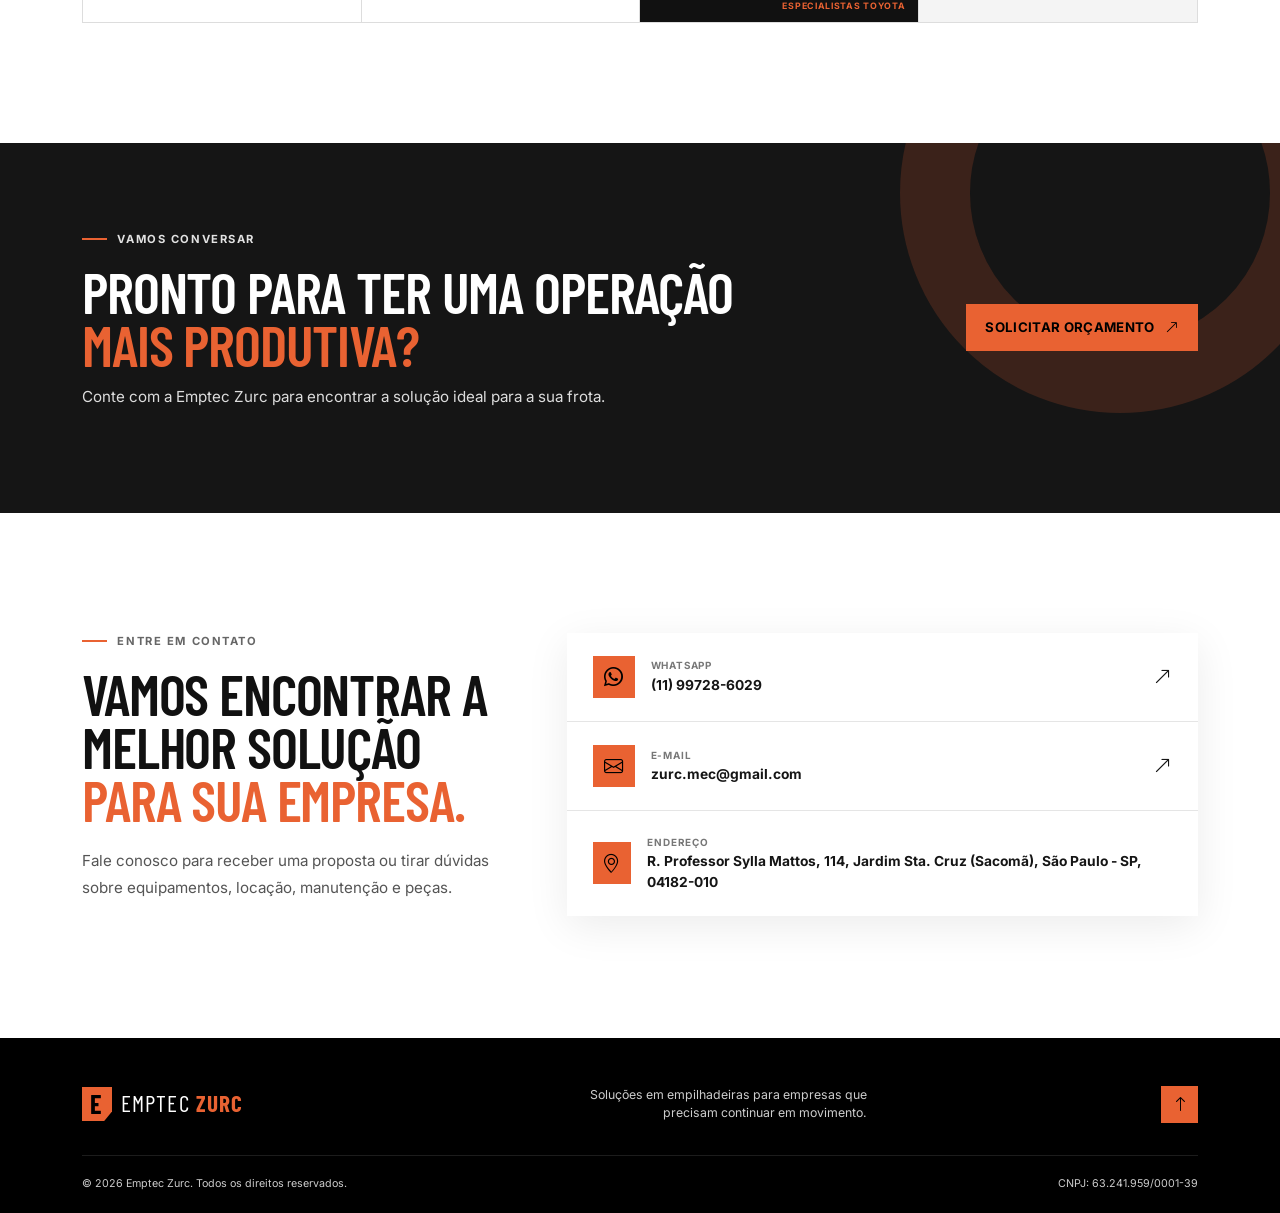
==== commit 0936b9aa: "Add more photos" ====
--- a/index.html
+++ b/index.html
@@ -214,9 +214,24 @@
                   src="imagens/empilhadeira_5_res.webp"
                   alt="Empilhadeira Toyota atendida pela Emptec Zurc"
                 />
-                <img class="fleet-photo fleet-photo-top" src="imagens/empilhadeira_6_res.webp" alt="Empilhadeira em operação" />
-                <img class="fleet-photo fleet-photo-bottom" src="imagens/empilhadeira_7_res.webp" alt="Empilhadeira disponível para manutenção" />
-                <div class="gallery-label"><strong>Frota</strong><span>em movimento</span></div>
+                <img
+                  class="fleet-photo fleet-photo-top"
+                  src="imagens/empilhadeira_6_res.webp"
+                  alt="Empilhadeira em operação"
+                />
+                <img
+                  class="fleet-photo fleet-photo-middle"
+                  src="imagens/empilhadeira_7_res.webp"
+                  alt="Empilhadeira disponível para manutenção"
+                />
+                <img
+                  class="fleet-photo fleet-photo-bottom"
+                  src="imagens/empilhadeira_8_res.webp"
+                  alt="Empilhadeira preparada para operação"
+                />
+                <div class="gallery-label">
+                  <strong>Frota</strong><span>em movimento</span>
+                </div>
               </div>
             </div>
             <div class="col-lg-6 ps-lg-5">
@@ -235,7 +250,10 @@
               </p>
               <div class="toyota-service">
                 <img src="imagens/toyota_logo_res.webp" alt="Toyota" />
-                <span><b>Experiência com Toyota</b>Serviços, peças e suporte para equipamentos da marca.</span>
+                <span
+                  ><b>Experiência com Toyota</b>Serviços, peças e suporte para
+                  equipamentos da marca.</span
+                >
               </div>
               <div class="check-list">
                 <div>
--- a/style.css
+++ b/style.css
@@ -671,10 +671,10 @@
 .service-card p { color: #666; }
 .featured p { color: #e2e2e2; }
 .about { background: #f4f4f4; }
-.fleet-gallery { position: relative; display: grid; grid-template-columns: 1.25fr .75fr; grid-template-rows: 1fr 1fr; gap: .75rem; max-width: 540px; margin: auto; }
+.fleet-gallery { position: relative; display: grid; grid-template-columns: 1.25fr .75fr; grid-template-rows: repeat(3, 1fr); gap: .75rem; max-width: 540px; margin: auto; }
 .fleet-photo { width: 100%; height: 100%; object-fit: cover; filter: grayscale(.12) contrast(1.05); }
-.fleet-photo-main { grid-row: 1 / 3; aspect-ratio: .72; }
-.fleet-photo-top, .fleet-photo-bottom { aspect-ratio: 1.1; }
+.fleet-photo-main { grid-row: 1 / 4; aspect-ratio: .72; }
+.fleet-photo-top, .fleet-photo-middle, .fleet-photo-bottom { aspect-ratio: 1.1; }
 .gallery-label { position: absolute; z-index: 2; left: -1.1rem; bottom: 1.6rem; display: flex; flex-direction: column; padding: 1.1rem 1.35rem; background: var(--warm); color: #fff; text-transform: uppercase; }
 .gallery-label strong { font-family: "Barlow Condensed"; font-size: 2rem; line-height: .9; }
 .gallery-label span { font-size: .6rem; letter-spacing: .09em; font-weight: 700; }
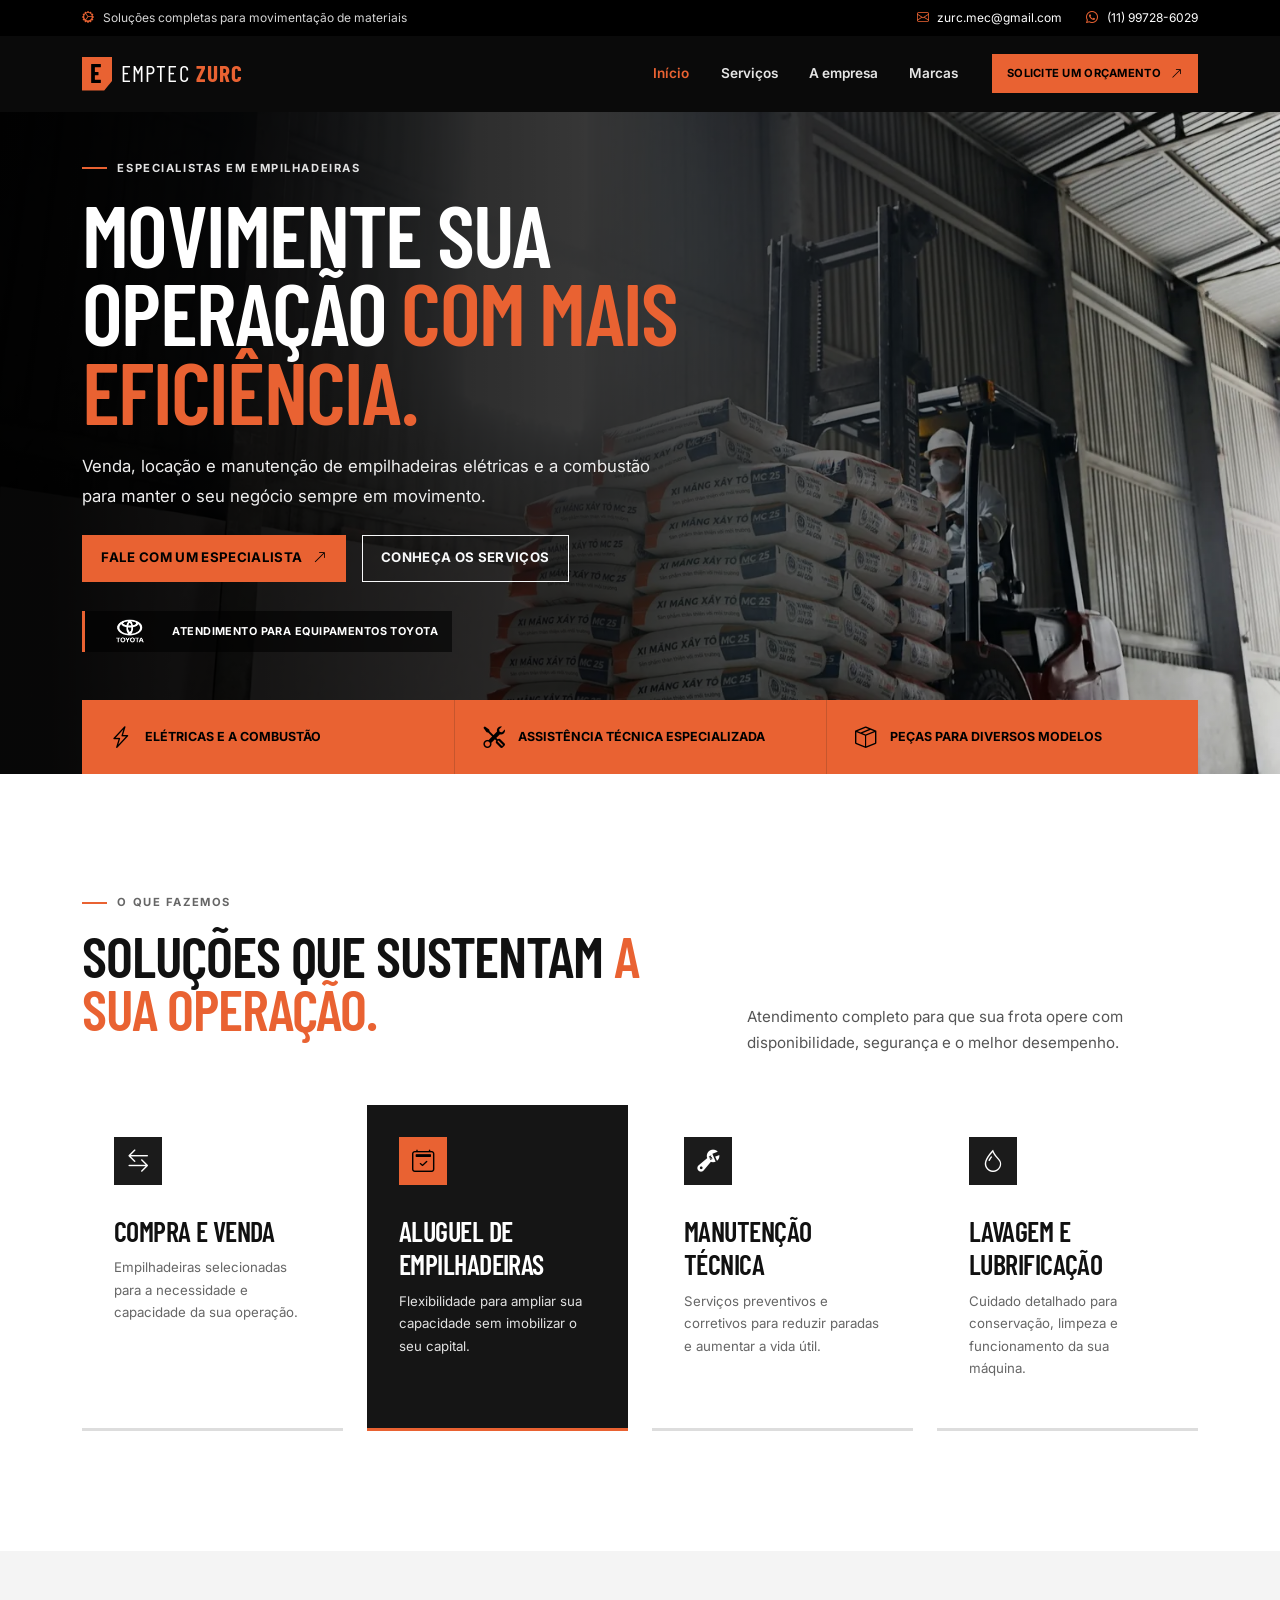
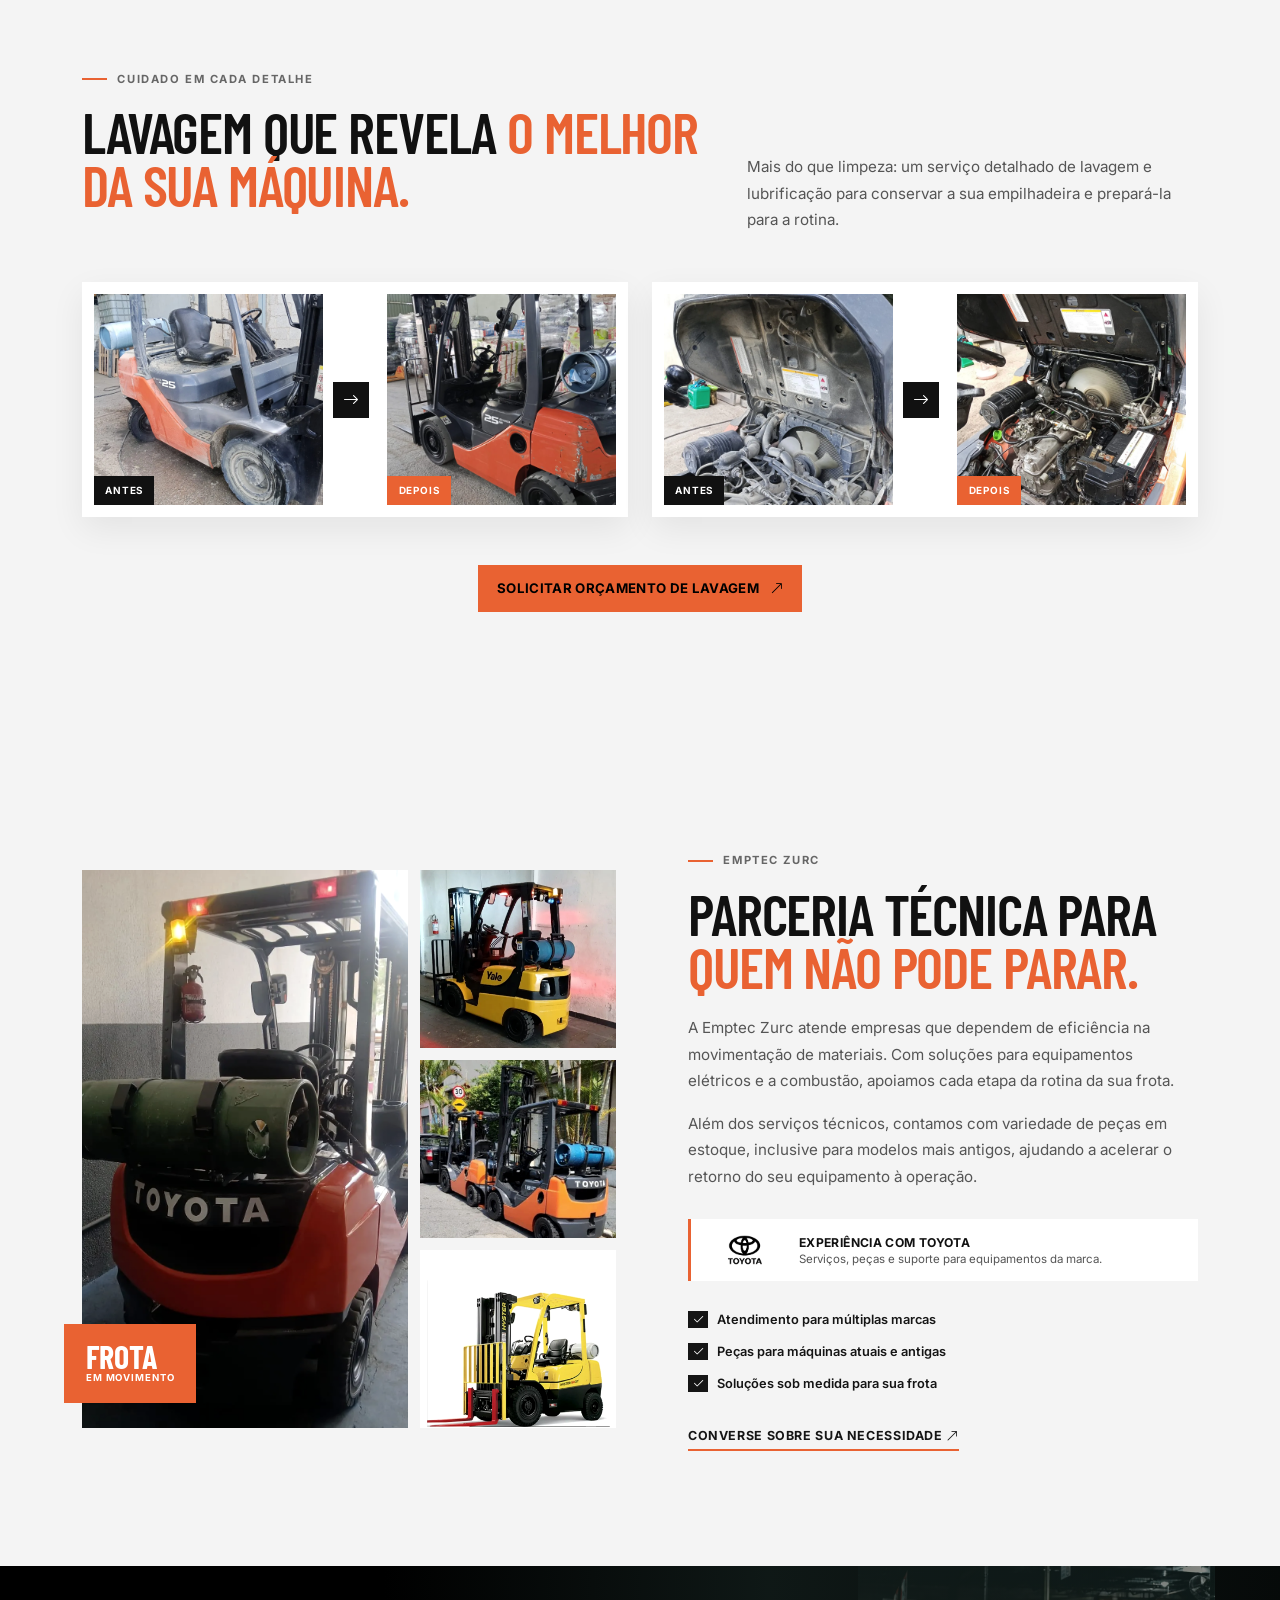
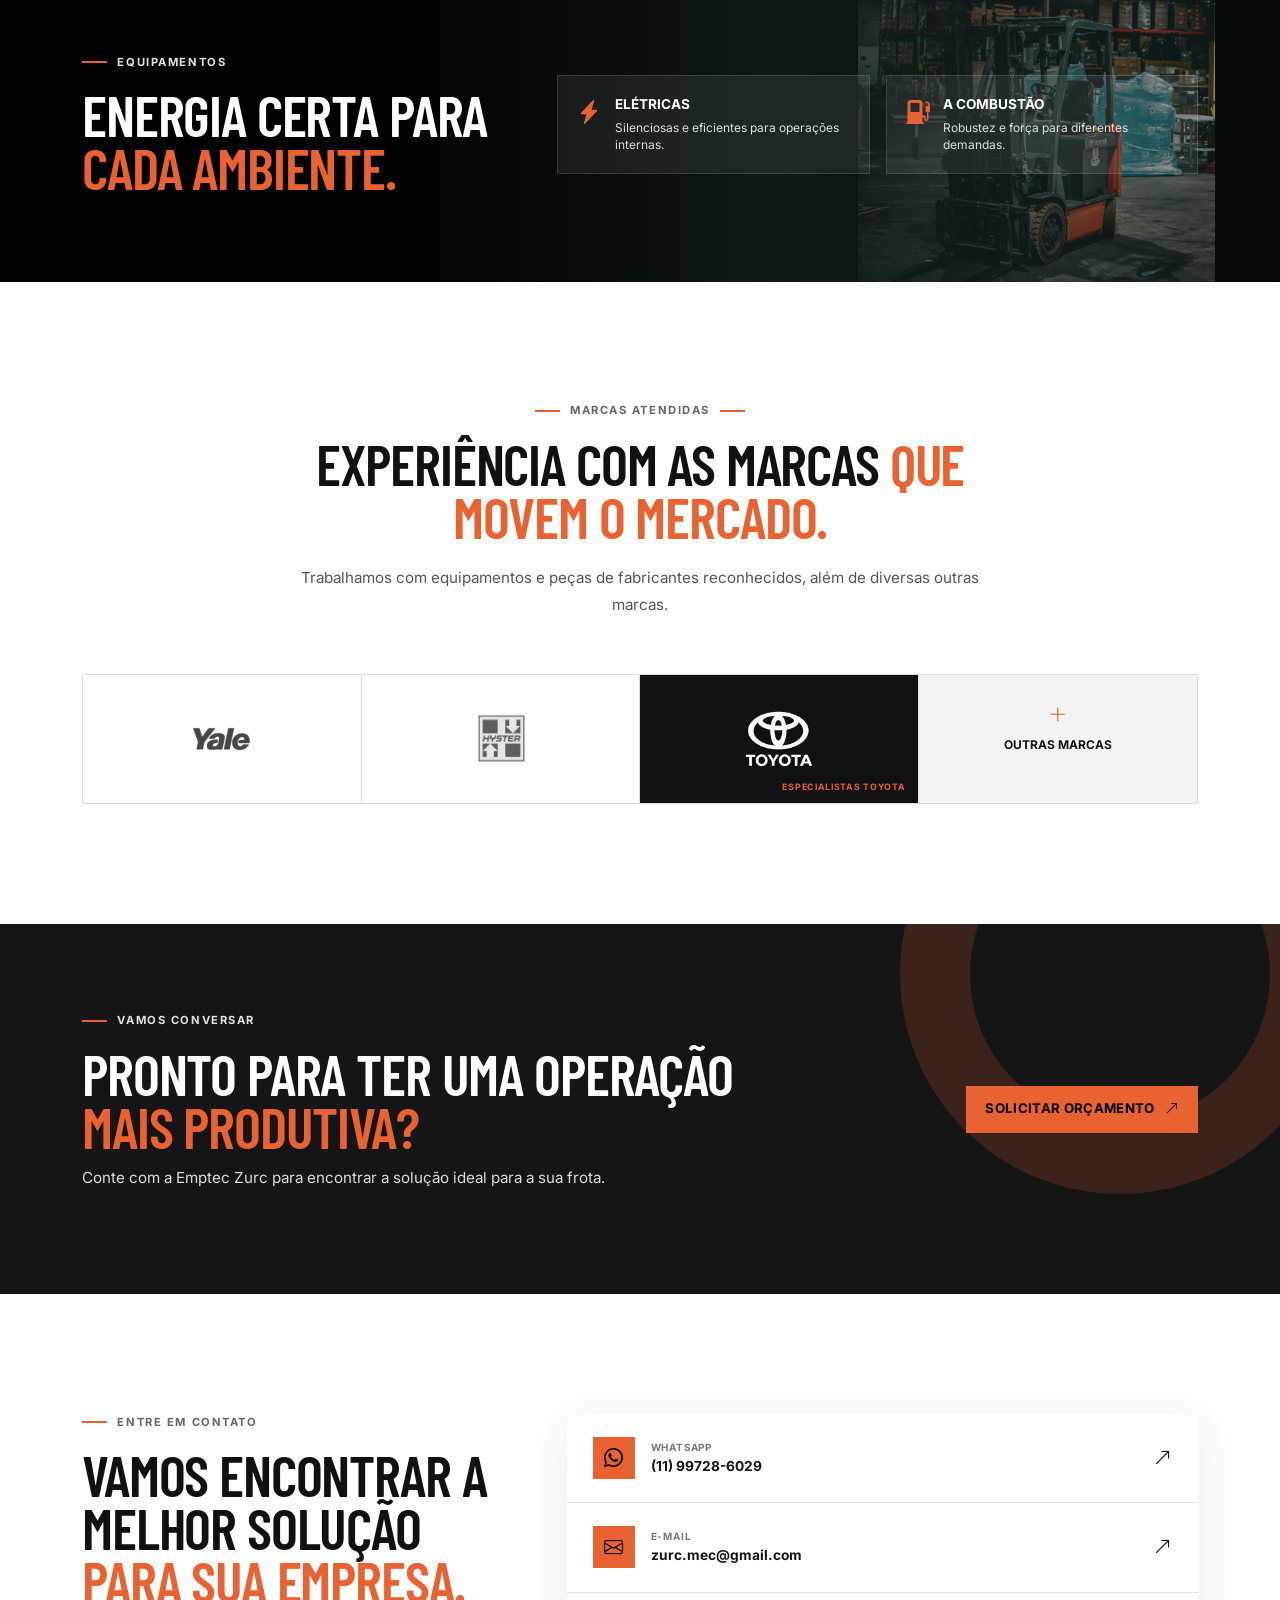
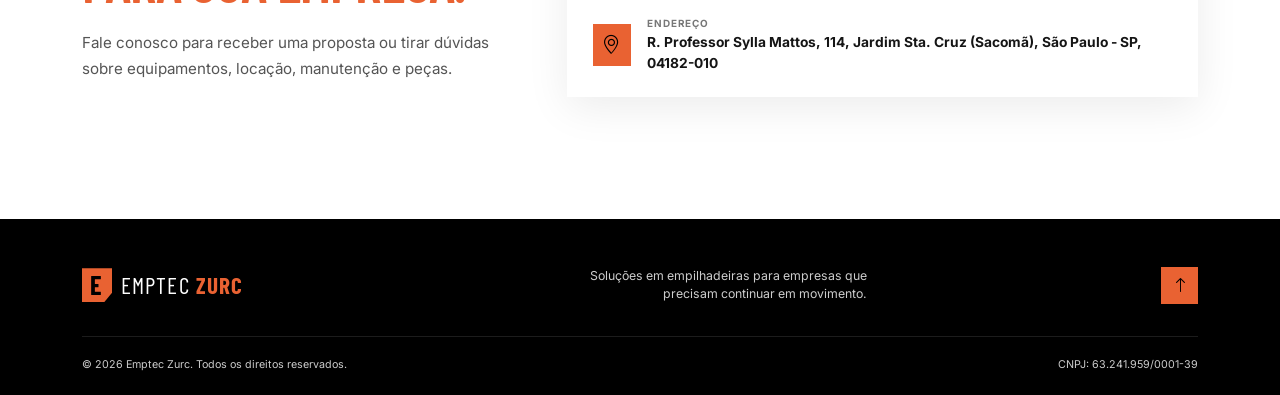
==== commit 8640d9c7: "Add washing section" ====
--- a/index.html
+++ b/index.html
@@ -194,13 +194,35 @@
               <article class="service-card">
                 <div class="icon-wrap"><i class="bi bi-droplet"></i></div>
                 <h3>Lavagem e lubrificação</h3>
-                <p>
-                  Cuidado detalhado para conservação, limpeza e funcionamento da
-                  sua máquina.
-                </p>
+                <p>Cuidado detalhado para conservação, limpeza e funcionamento da sua máquina.</p>
               </article>
             </div>
           </div>
+        </div>
+      </section>
+
+      <section class="wash-showcase section" id="lavagem">
+        <div class="container">
+          <div class="row align-items-end mb-5">
+            <div class="col-lg-7">
+              <p class="eyebrow"><span></span> Cuidado em cada detalhe</p>
+              <h2>Lavagem que revela <em>o melhor da sua máquina.</em></h2>
+            </div>
+            <div class="col-lg-5"><p class="section-intro mb-0">Mais do que limpeza: um serviço detalhado de lavagem e lubrificação para conservar a sua empilhadeira e prepará-la para a rotina.</p></div>
+          </div>
+          <div class="wash-comparisons">
+            <article class="wash-comparison">
+              <div class="wash-image before"><img src="imagens/lavagem_1_antes_res.webp" alt="Empilhadeira antes da lavagem detalhada, exemplo 1" /><span>Antes</span></div>
+              <div class="wash-arrow"><i class="bi bi-arrow-right"></i></div>
+              <div class="wash-image after"><img src="imagens/lavagem_1_depois_res.webp" alt="Empilhadeira após a lavagem detalhada, exemplo 1" /><span>Depois</span></div>
+            </article>
+            <article class="wash-comparison">
+              <div class="wash-image before"><img src="imagens/lavagem_2_antes_res.webp" alt="Empilhadeira antes da lavagem detalhada, exemplo 2" /><span>Antes</span></div>
+              <div class="wash-arrow"><i class="bi bi-arrow-right"></i></div>
+              <div class="wash-image after"><img src="imagens/lavagem_2_depois_res.webp" alt="Empilhadeira após a lavagem detalhada, exemplo 2" /><span>Depois</span></div>
+            </article>
+          </div>
+          <div class="text-center mt-5"><a class="btn btn-warning" href="https://wa.me/5511997286029?text=Ol%C3%A1%2C%20gostaria%20de%20solicitar%20um%20or%C3%A7amento%20para%20lavagem%20e%20lubrifica%C3%A7%C3%A3o%20de%20empilhadeira." target="_blank" rel="noopener">Solicitar orçamento de lavagem <i class="bi bi-arrow-up-right"></i></a></div>
         </div>
       </section>
 
--- a/style.css
+++ b/style.css
@@ -667,6 +667,15 @@
 .toyota-badge img { width: 61px; max-height: 24px; object-fit: contain; filter: brightness(0) invert(1); }
 .service-card { border-bottom-color: #ddd; }
 .service-card:hover { box-shadow: 0 18px 35px rgba(0, 0, 0, .12); }
+.wash-showcase { background: #f4f4f4; }
+.wash-comparisons { display: grid; grid-template-columns: repeat(2, 1fr); gap: 1.5rem; }
+.wash-comparison { display: grid; grid-template-columns: 1fr 44px 1fr; align-items: center; gap: .65rem; padding: .75rem; background: #fff; box-shadow: 0 12px 32px rgba(0, 0, 0, .07); }
+.wash-image { position: relative; aspect-ratio: 1.08; overflow: hidden; background: #ddd; }
+.wash-image img { width: 100%; height: 100%; object-fit: cover; transition: transform .35s ease; }
+.wash-comparison:hover .wash-image img { transform: scale(1.04); }
+.wash-image span { position: absolute; left: 0; bottom: 0; padding: .45rem .7rem; color: #fff; background: #111; font-size: .62rem; font-weight: 700; letter-spacing: .08em; text-transform: uppercase; }
+.wash-image.after span { background: var(--warm); }
+.wash-arrow { display: grid; place-items: center; width: 36px; height: 36px; color: #fff; background: #111; font-size: 1rem; }
 .icon-wrap { color: #fff; background: #1b1b1b; }
 .service-card p { color: #666; }
 .featured p { color: #e2e2e2; }
@@ -697,3 +706,8 @@
 .contact-card small { color: #777; }
 footer { color: #ccc; }
 @media (max-width: 767.98px) { .fleet-gallery { max-width: 420px; } .toyota-brand { border-bottom: 0; } }
+@media (max-width: 767.98px) {
+  .wash-comparisons { grid-template-columns: 1fr; gap: 1rem; }
+  .wash-comparison { grid-template-columns: 1fr 38px 1fr; padding: .65rem; }
+  .wash-image { aspect-ratio: .95; }
+}
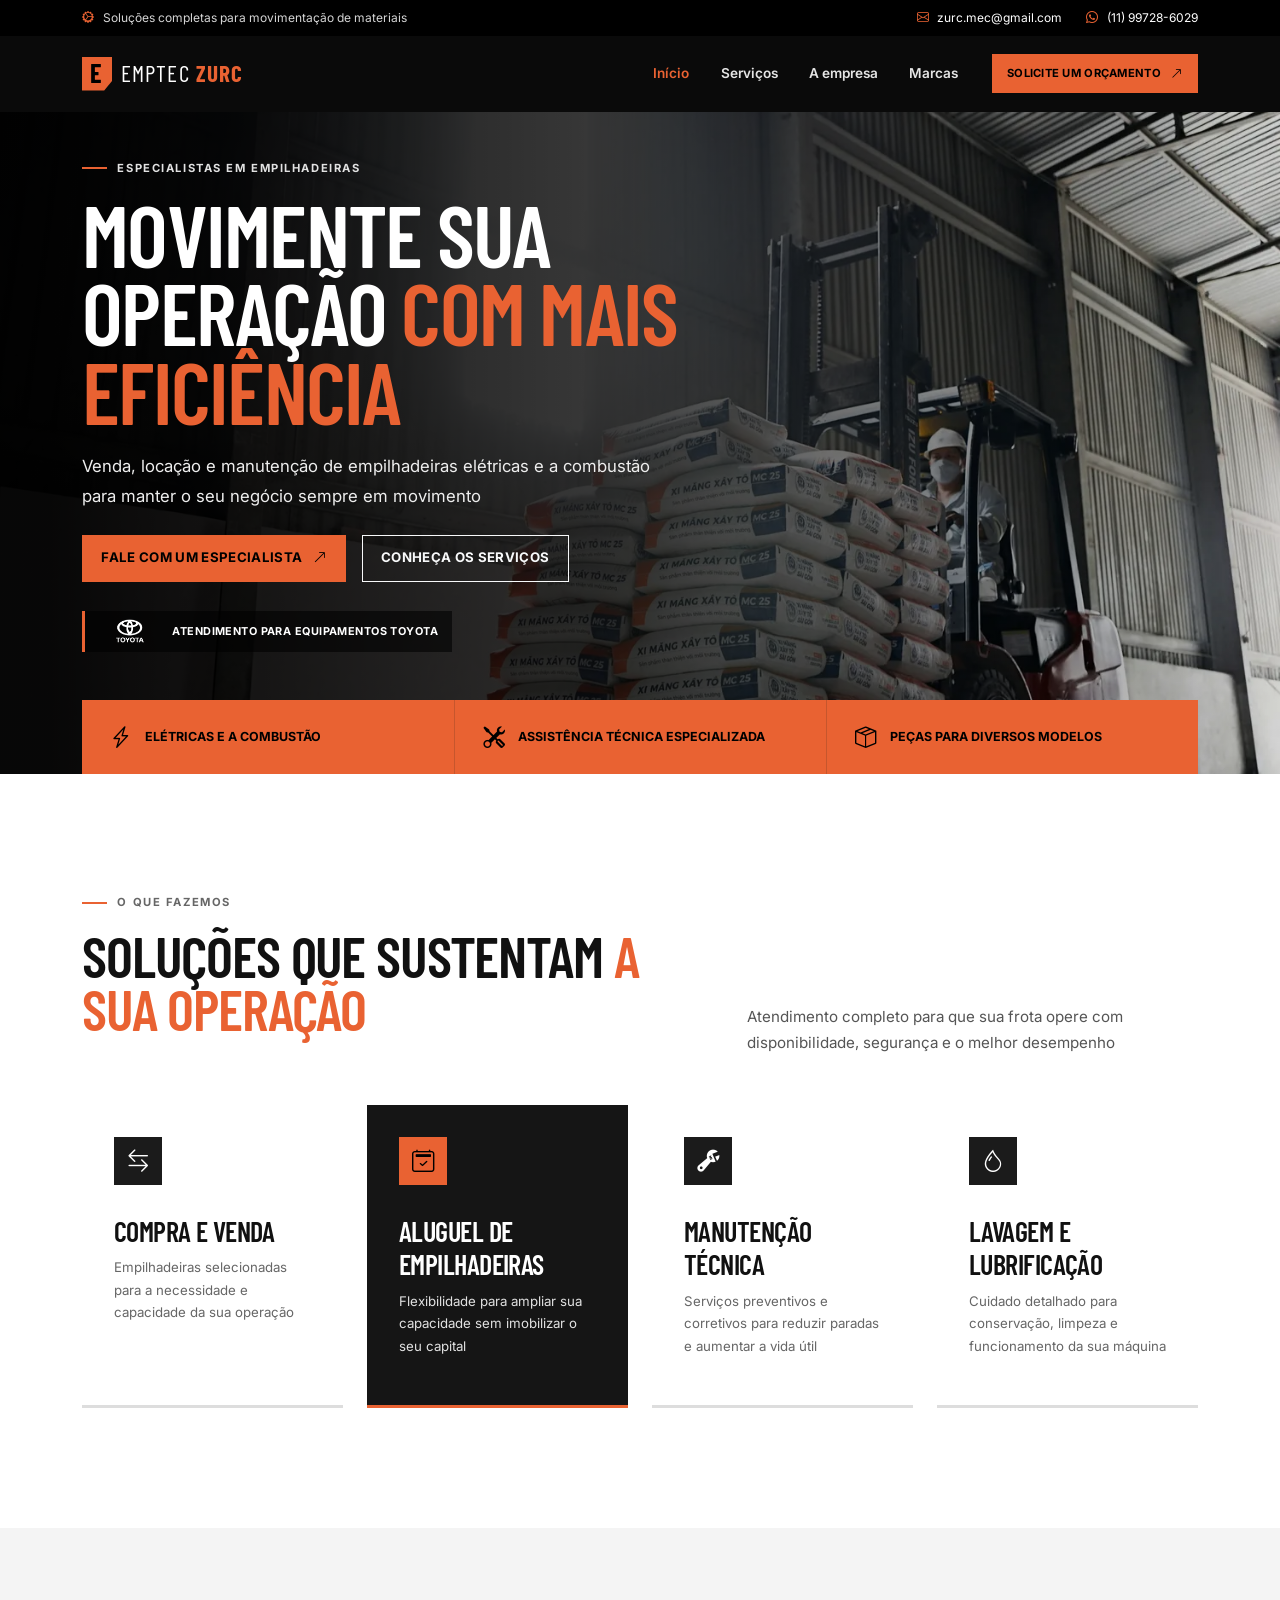
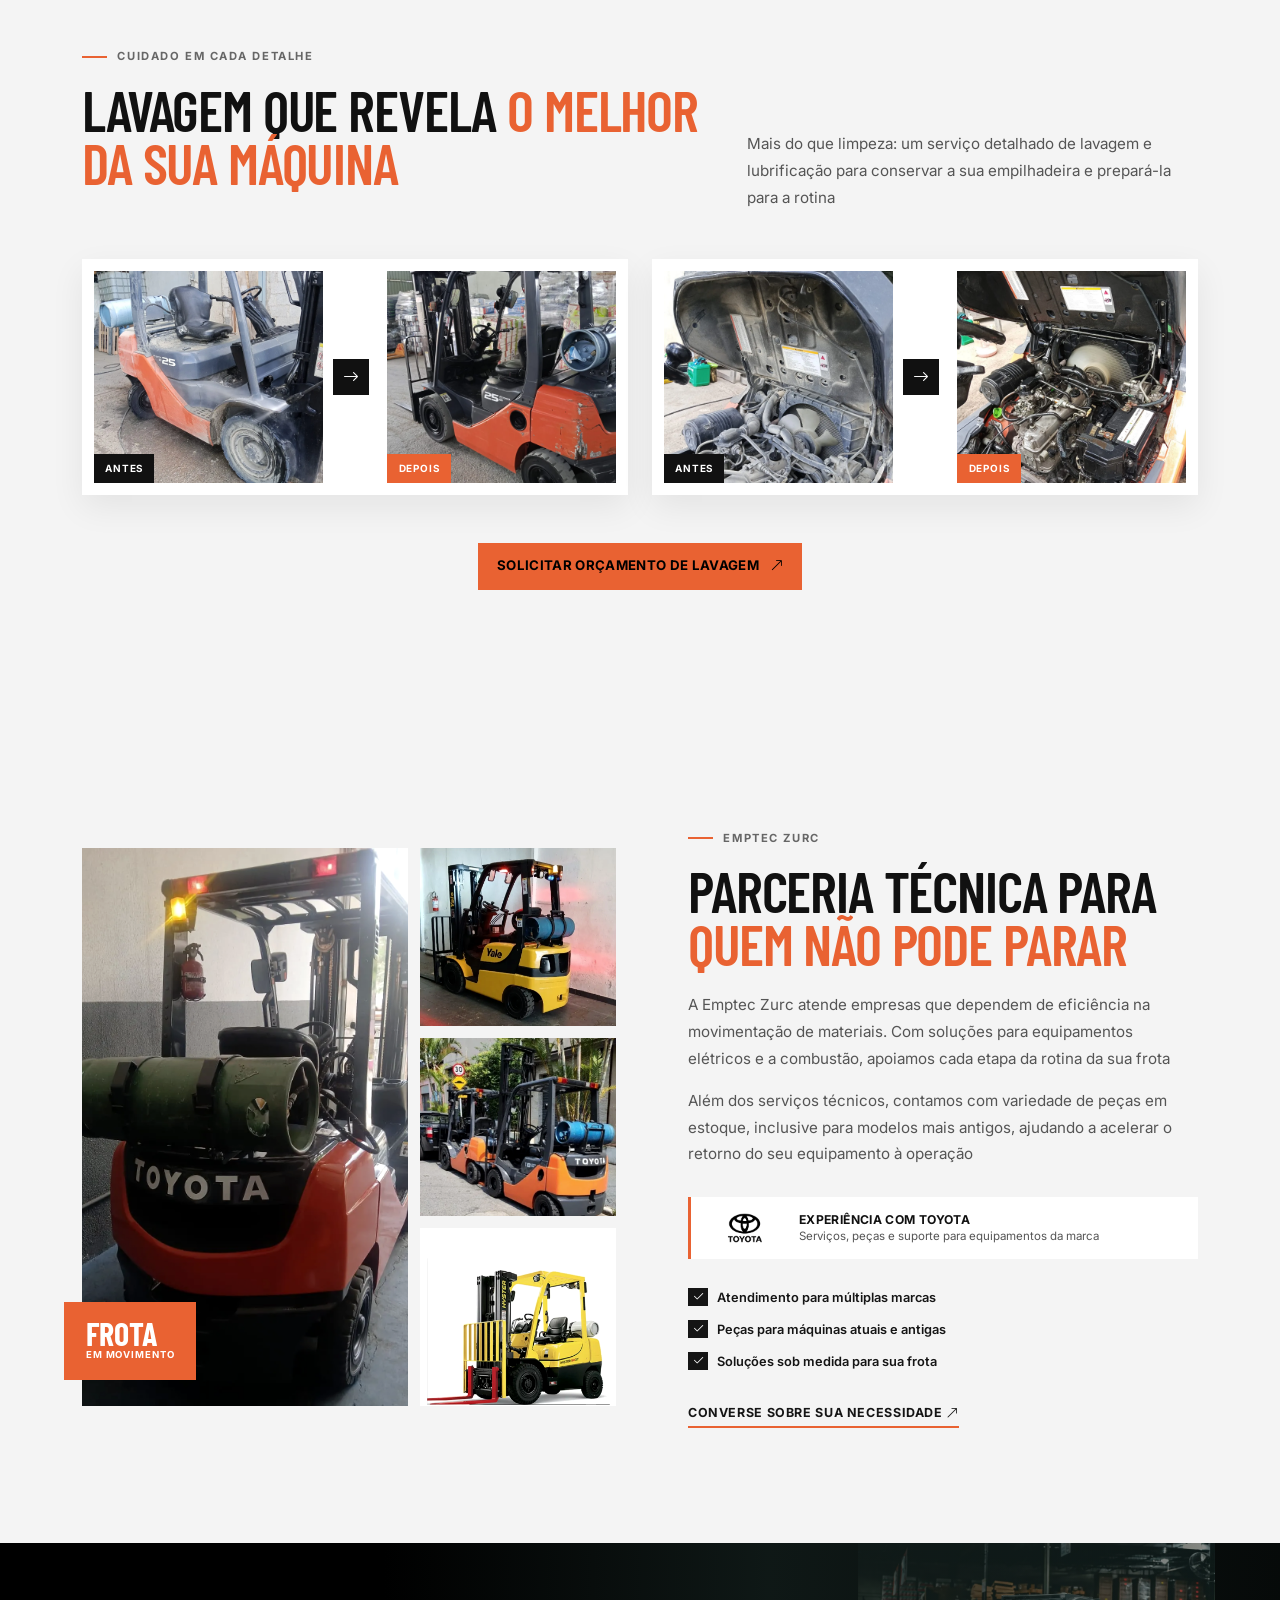
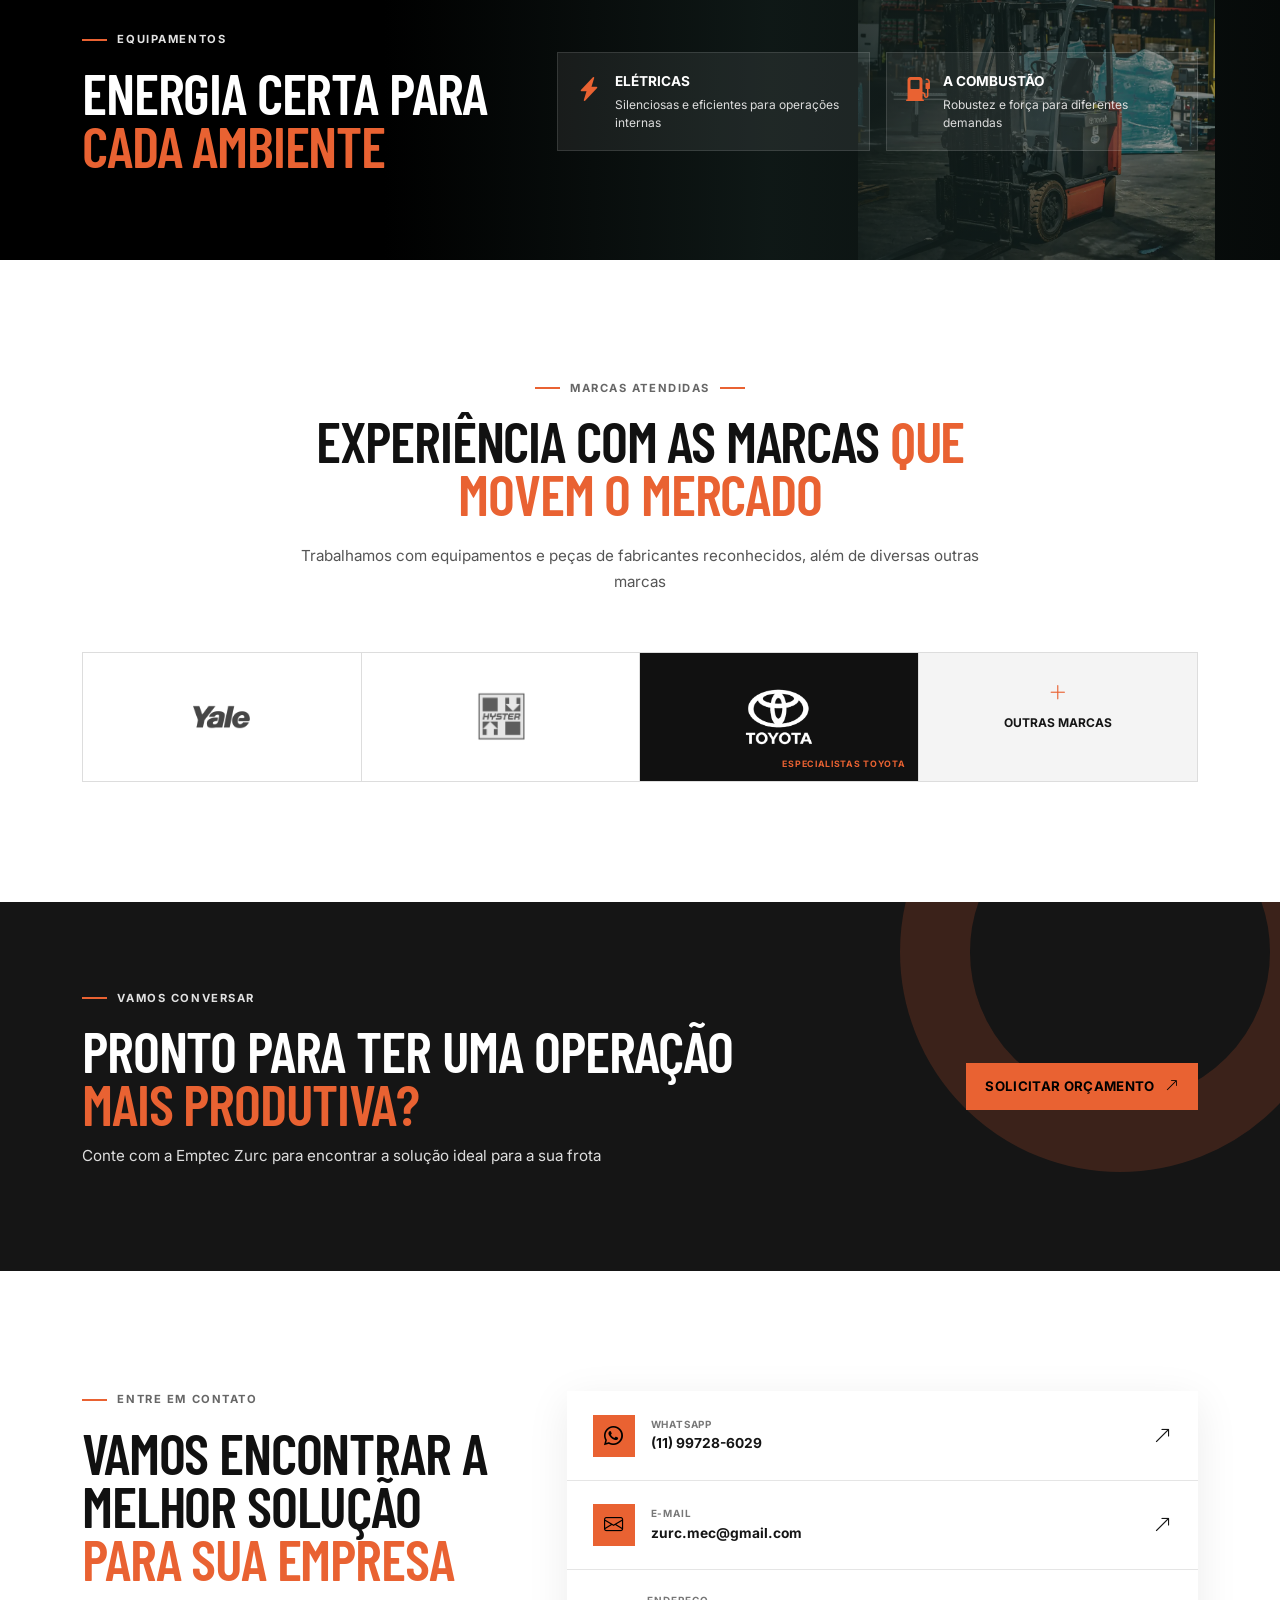
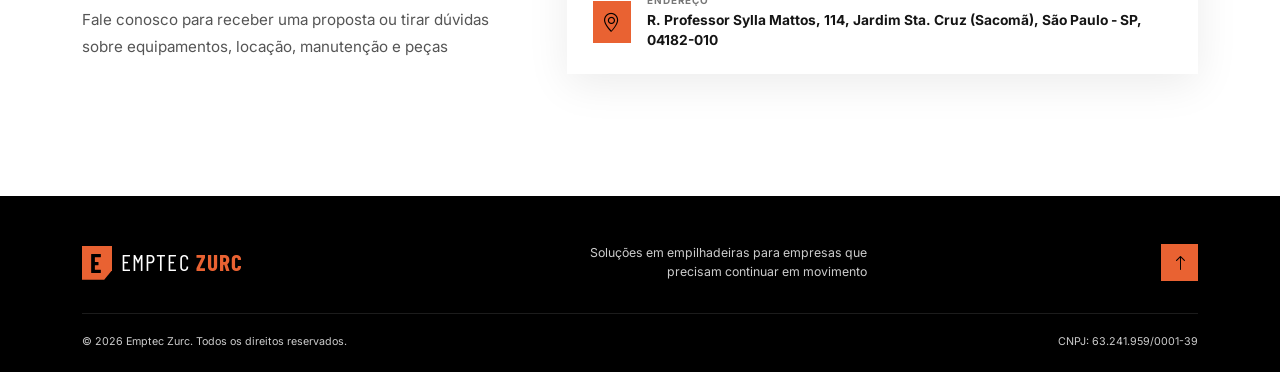
==== commit c1cae39a: "remove excessive dots" ====
--- a/index.html
+++ b/index.html
@@ -5,7 +5,7 @@
     <meta name="viewport" content="width=device-width, initial-scale=1" />
     <meta
       name="description"
-      content="Emptec Zurc: compra, venda, aluguel e manutenção de empilhadeiras elétricas e a combustão."
+      content="Emptec Zurc: compra, venda, aluguel e manutenção de empilhadeiras elétricas e a combustão"
     />
     <title>Emptec Zurc | Soluções em Empilhadeiras</title>
     <link rel="preconnect" href="https://fonts.googleapis.com" />
@@ -97,10 +97,10 @@
               <p class="eyebrow light">
                 <span></span> Especialistas em empilhadeiras
               </p>
-              <h1>Movimente sua operação <em>com mais eficiência.</em></h1>
+              <h1>Movimente sua operação <em>com mais eficiência</em></h1>
               <p class="hero-text">
                 Venda, locação e manutenção de empilhadeiras elétricas e a
-                combustão para manter o seu negócio sempre em movimento.
+                combustão para manter o seu negócio sempre em movimento
               </p>
               <div class="d-flex flex-wrap gap-3 mt-4">
                 <a
@@ -144,12 +144,12 @@
           <div class="row align-items-end mb-5">
             <div class="col-lg-7">
               <p class="eyebrow"><span></span> O que fazemos</p>
-              <h2>Soluções que sustentam <em>a sua operação.</em></h2>
+              <h2>Soluções que sustentam <em>a sua operação</em></h2>
             </div>
             <div class="col-lg-5">
               <p class="section-intro mb-0">
                 Atendimento completo para que sua frota opere com
-                disponibilidade, segurança e o melhor desempenho.
+                disponibilidade, segurança e o melhor desempenho
               </p>
             </div>
           </div>
@@ -162,7 +162,7 @@
                 <h3>Compra e venda</h3>
                 <p>
                   Empilhadeiras selecionadas para a necessidade e capacidade da
-                  sua operação.
+                  sua operação
                 </p>
               </article>
             </div>
@@ -174,7 +174,7 @@
                 <h3>Aluguel de empilhadeiras</h3>
                 <p>
                   Flexibilidade para ampliar sua capacidade sem imobilizar o seu
-                  capital.
+                  capital
                 </p>
               </article>
             </div>
@@ -186,7 +186,7 @@
                 <h3>Manutenção técnica</h3>
                 <p>
                   Serviços preventivos e corretivos para reduzir paradas e
-                  aumentar a vida útil.
+                  aumentar a vida útil
                 </p>
               </article>
             </div>
@@ -194,7 +194,10 @@
               <article class="service-card">
                 <div class="icon-wrap"><i class="bi bi-droplet"></i></div>
                 <h3>Lavagem e lubrificação</h3>
-                <p>Cuidado detalhado para conservação, limpeza e funcionamento da sua máquina.</p>
+                <p>
+                  Cuidado detalhado para conservação, limpeza e funcionamento da
+                  sua máquina
+                </p>
               </article>
             </div>
           </div>
@@ -206,23 +209,58 @@
           <div class="row align-items-end mb-5">
             <div class="col-lg-7">
               <p class="eyebrow"><span></span> Cuidado em cada detalhe</p>
-              <h2>Lavagem que revela <em>o melhor da sua máquina.</em></h2>
-            </div>
-            <div class="col-lg-5"><p class="section-intro mb-0">Mais do que limpeza: um serviço detalhado de lavagem e lubrificação para conservar a sua empilhadeira e prepará-la para a rotina.</p></div>
+              <h2>Lavagem que revela <em>o melhor da sua máquina</em></h2>
+            </div>
+            <div class="col-lg-5">
+              <p class="section-intro mb-0">
+                Mais do que limpeza: um serviço detalhado de lavagem e
+                lubrificação para conservar a sua empilhadeira e prepará-la para
+                a rotina
+              </p>
+            </div>
           </div>
           <div class="wash-comparisons">
             <article class="wash-comparison">
-              <div class="wash-image before"><img src="imagens/lavagem_1_antes_res.webp" alt="Empilhadeira antes da lavagem detalhada, exemplo 1" /><span>Antes</span></div>
+              <div class="wash-image before">
+                <img
+                  src="imagens/lavagem_1_antes_res.webp"
+                  alt="Empilhadeira antes da lavagem detalhada, exemplo 1"
+                /><span>Antes</span>
+              </div>
               <div class="wash-arrow"><i class="bi bi-arrow-right"></i></div>
-              <div class="wash-image after"><img src="imagens/lavagem_1_depois_res.webp" alt="Empilhadeira após a lavagem detalhada, exemplo 1" /><span>Depois</span></div>
+              <div class="wash-image after">
+                <img
+                  src="imagens/lavagem_1_depois_res.webp"
+                  alt="Empilhadeira após a lavagem detalhada, exemplo 1"
+                /><span>Depois</span>
+              </div>
             </article>
             <article class="wash-comparison">
-              <div class="wash-image before"><img src="imagens/lavagem_2_antes_res.webp" alt="Empilhadeira antes da lavagem detalhada, exemplo 2" /><span>Antes</span></div>
+              <div class="wash-image before">
+                <img
+                  src="imagens/lavagem_2_antes_res.webp"
+                  alt="Empilhadeira antes da lavagem detalhada, exemplo 2"
+                /><span>Antes</span>
+              </div>
               <div class="wash-arrow"><i class="bi bi-arrow-right"></i></div>
-              <div class="wash-image after"><img src="imagens/lavagem_2_depois_res.webp" alt="Empilhadeira após a lavagem detalhada, exemplo 2" /><span>Depois</span></div>
+              <div class="wash-image after">
+                <img
+                  src="imagens/lavagem_2_depois_res.webp"
+                  alt="Empilhadeira após a lavagem detalhada, exemplo 2"
+                /><span>Depois</span>
+              </div>
             </article>
           </div>
-          <div class="text-center mt-5"><a class="btn btn-warning" href="https://wa.me/5511997286029?text=Ol%C3%A1%2C%20gostaria%20de%20solicitar%20um%20or%C3%A7amento%20para%20lavagem%20e%20lubrifica%C3%A7%C3%A3o%20de%20empilhadeira." target="_blank" rel="noopener">Solicitar orçamento de lavagem <i class="bi bi-arrow-up-right"></i></a></div>
+          <div class="text-center mt-5">
+            <a
+              class="btn btn-warning"
+              href="https://wa.me/5511997286029?text=Ol%C3%A1%2C%20gostaria%20de%20solicitar%20um%20or%C3%A7amento%20para%20lavagem%20e%20lubrifica%C3%A7%C3%A3o%20de%20empilhadeira."
+              target="_blank"
+              rel="noopener"
+              >Solicitar orçamento de lavagem
+              <i class="bi bi-arrow-up-right"></i
+            ></a>
+          </div>
         </div>
       </section>
 
@@ -258,23 +296,23 @@
             </div>
             <div class="col-lg-6 ps-lg-5">
               <p class="eyebrow"><span></span> Emptec Zurc</p>
-              <h2>Parceria técnica para <em>quem não pode parar.</em></h2>
+              <h2>Parceria técnica para <em>quem não pode parar</em></h2>
               <p class="body-copy">
                 A Emptec Zurc atende empresas que dependem de eficiência na
                 movimentação de materiais. Com soluções para equipamentos
                 elétricos e a combustão, apoiamos cada etapa da rotina da sua
-                frota.
+                frota
               </p>
               <p class="body-copy">
                 Além dos serviços técnicos, contamos com variedade de peças em
                 estoque, inclusive para modelos mais antigos, ajudando a
-                acelerar o retorno do seu equipamento à operação.
+                acelerar o retorno do seu equipamento à operação
               </p>
               <div class="toyota-service">
                 <img src="imagens/toyota_logo_res.webp" alt="Toyota" />
                 <span
                   ><b>Experiência com Toyota</b>Serviços, peças e suporte para
-                  equipamentos da marca.</span
+                  equipamentos da marca</span
                 >
               </div>
               <div class="check-list">
@@ -304,7 +342,7 @@
           <div class="row align-items-center g-4">
             <div class="col-lg-5">
               <p class="eyebrow light"><span></span> Equipamentos</p>
-              <h2>Energia certa para <em>cada ambiente.</em></h2>
+              <h2>Energia certa para <em>cada ambiente</em></h2>
             </div>
             <div class="col-lg-7">
               <div class="equipment-options">
@@ -312,14 +350,14 @@
                   <i class="bi bi-lightning-charge-fill"></i
                   ><span
                     ><b>Elétricas</b>Silenciosas e eficientes para operações
-                    internas.</span
+                    internas</span
                   >
                 </div>
                 <div>
                   <i class="bi bi-fuel-pump-fill"></i
                   ><span
                     ><b>A combustão</b>Robustez e força para diferentes
-                    demandas.</span
+                    demandas</span
                   >
                 </div>
               </div>
@@ -334,10 +372,10 @@
             <p class="eyebrow justify-content-center">
               <span></span> Marcas atendidas <span></span>
             </p>
-            <h2>Experiência com as marcas <em>que movem o mercado.</em></h2>
+            <h2>Experiência com as marcas <em>que movem o mercado</em></h2>
             <p class="section-intro">
               Trabalhamos com equipamentos e peças de fabricantes reconhecidos,
-              além de diversas outras marcas.
+              além de diversas outras marcas
             </p>
           </div>
           <div class="brand-grid">
@@ -367,7 +405,7 @@
               <h2>Pronto para ter uma operação <em>mais produtiva?</em></h2>
               <p>
                 Conte com a Emptec Zurc para encontrar a solução ideal para a
-                sua frota.
+                sua frota
               </p>
             </div>
             <div class="col-lg-4 text-lg-end mt-4 mt-lg-0">
@@ -389,11 +427,11 @@
             <div class="col-lg-5">
               <p class="eyebrow"><span></span> Entre em contato</p>
               <h2>
-                Vamos encontrar a melhor solução <em>para sua empresa.</em>
+                Vamos encontrar a melhor solução <em>para sua empresa</em>
               </h2>
               <p class="body-copy">
                 Fale conosco para receber uma proposta ou tirar dúvidas sobre
-                equipamentos, locação, manutenção e peças.
+                equipamentos, locação, manutenção e peças
               </p>
             </div>
             <div class="col-lg-7">
@@ -435,7 +473,7 @@
           >
           <p>
             Soluções em empilhadeiras para empresas que precisam continuar em
-            movimento.
+            movimento
           </p>
           <a href="#inicio" class="back-top" aria-label="Voltar ao topo"
             ><i class="bi bi-arrow-up"></i
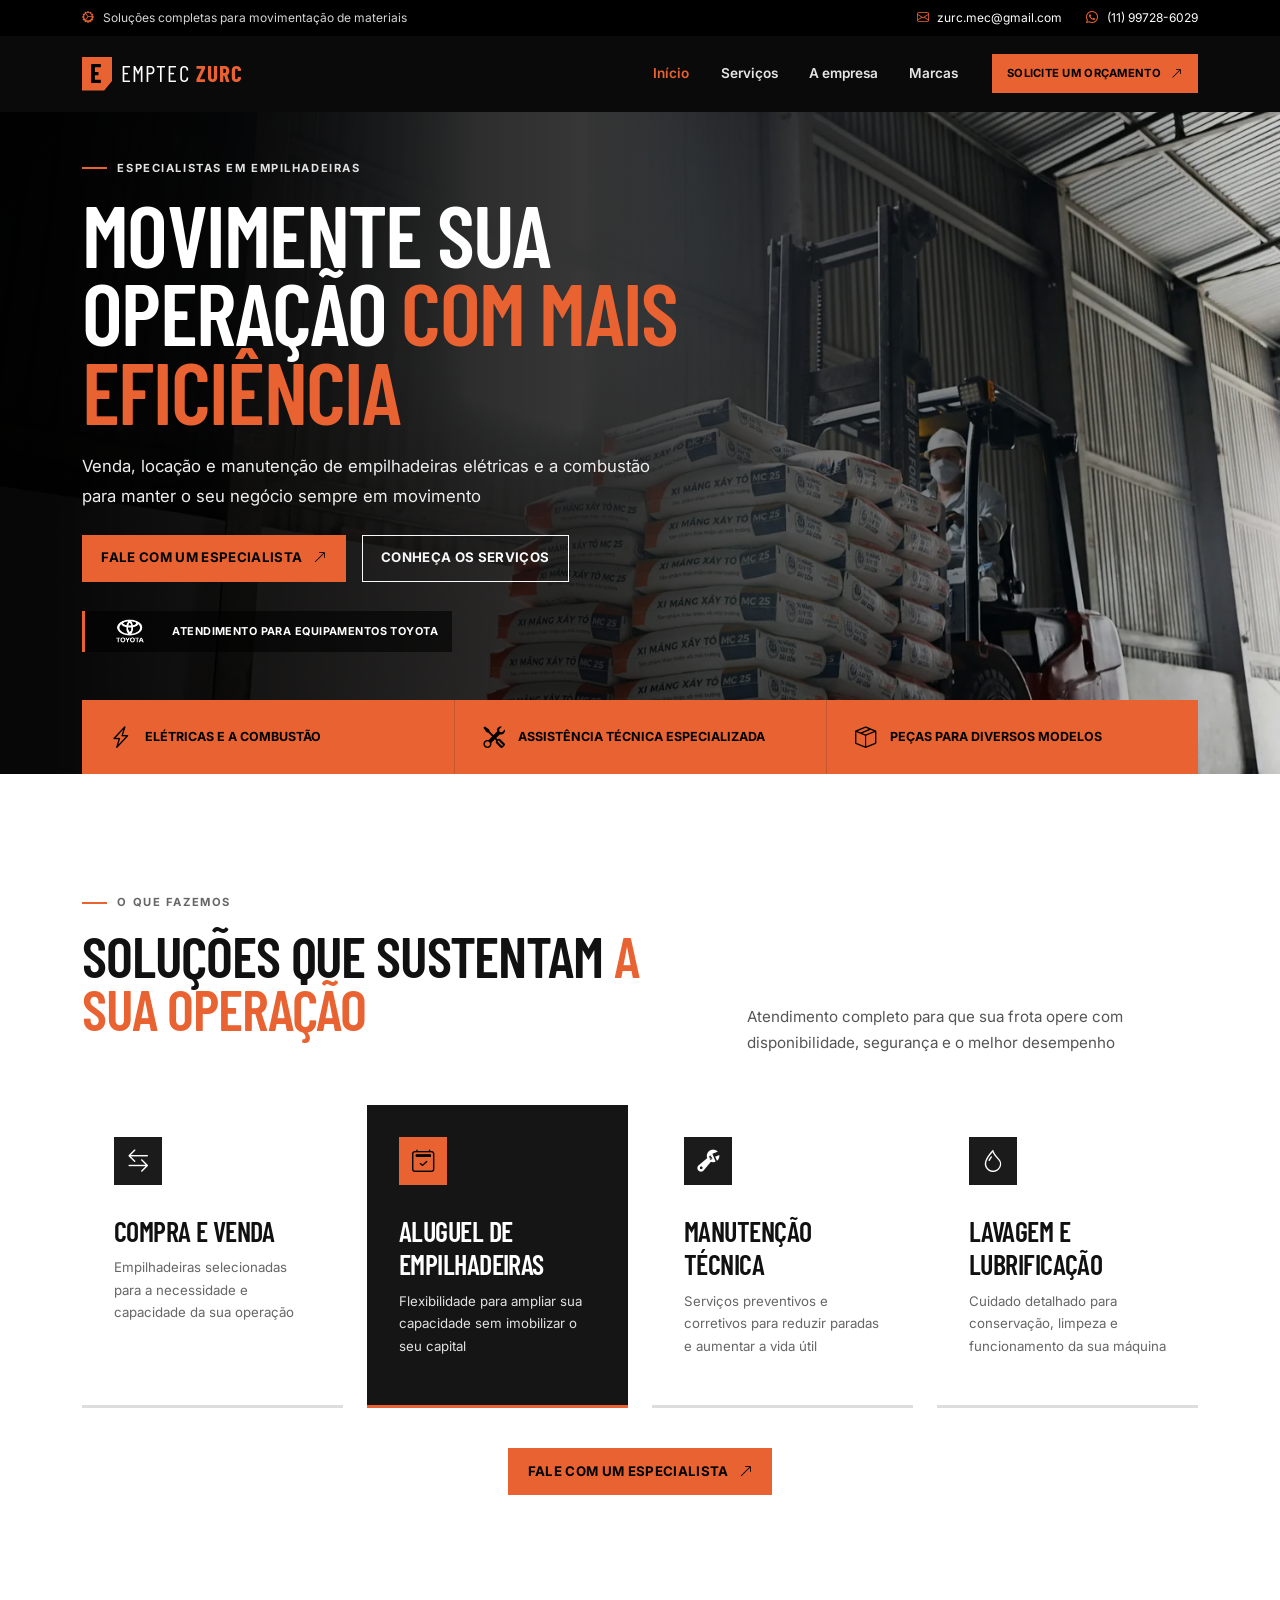
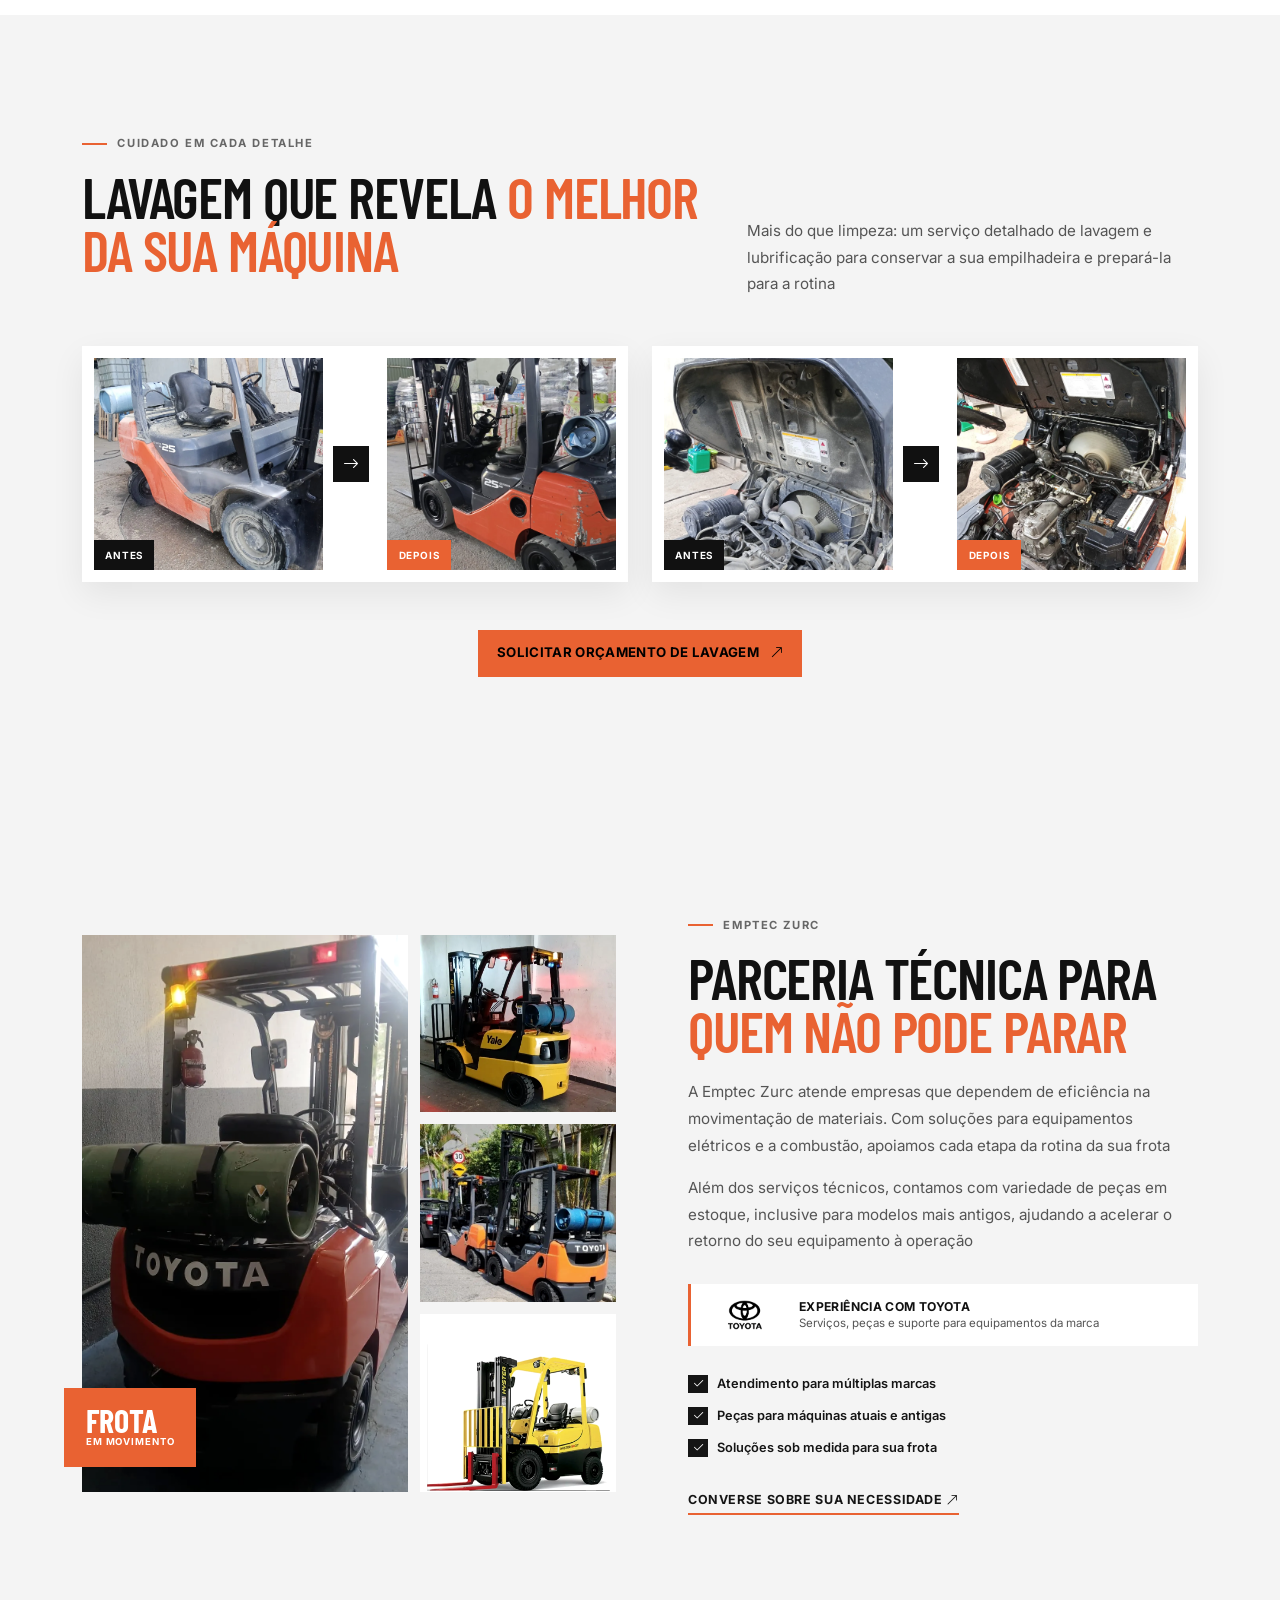
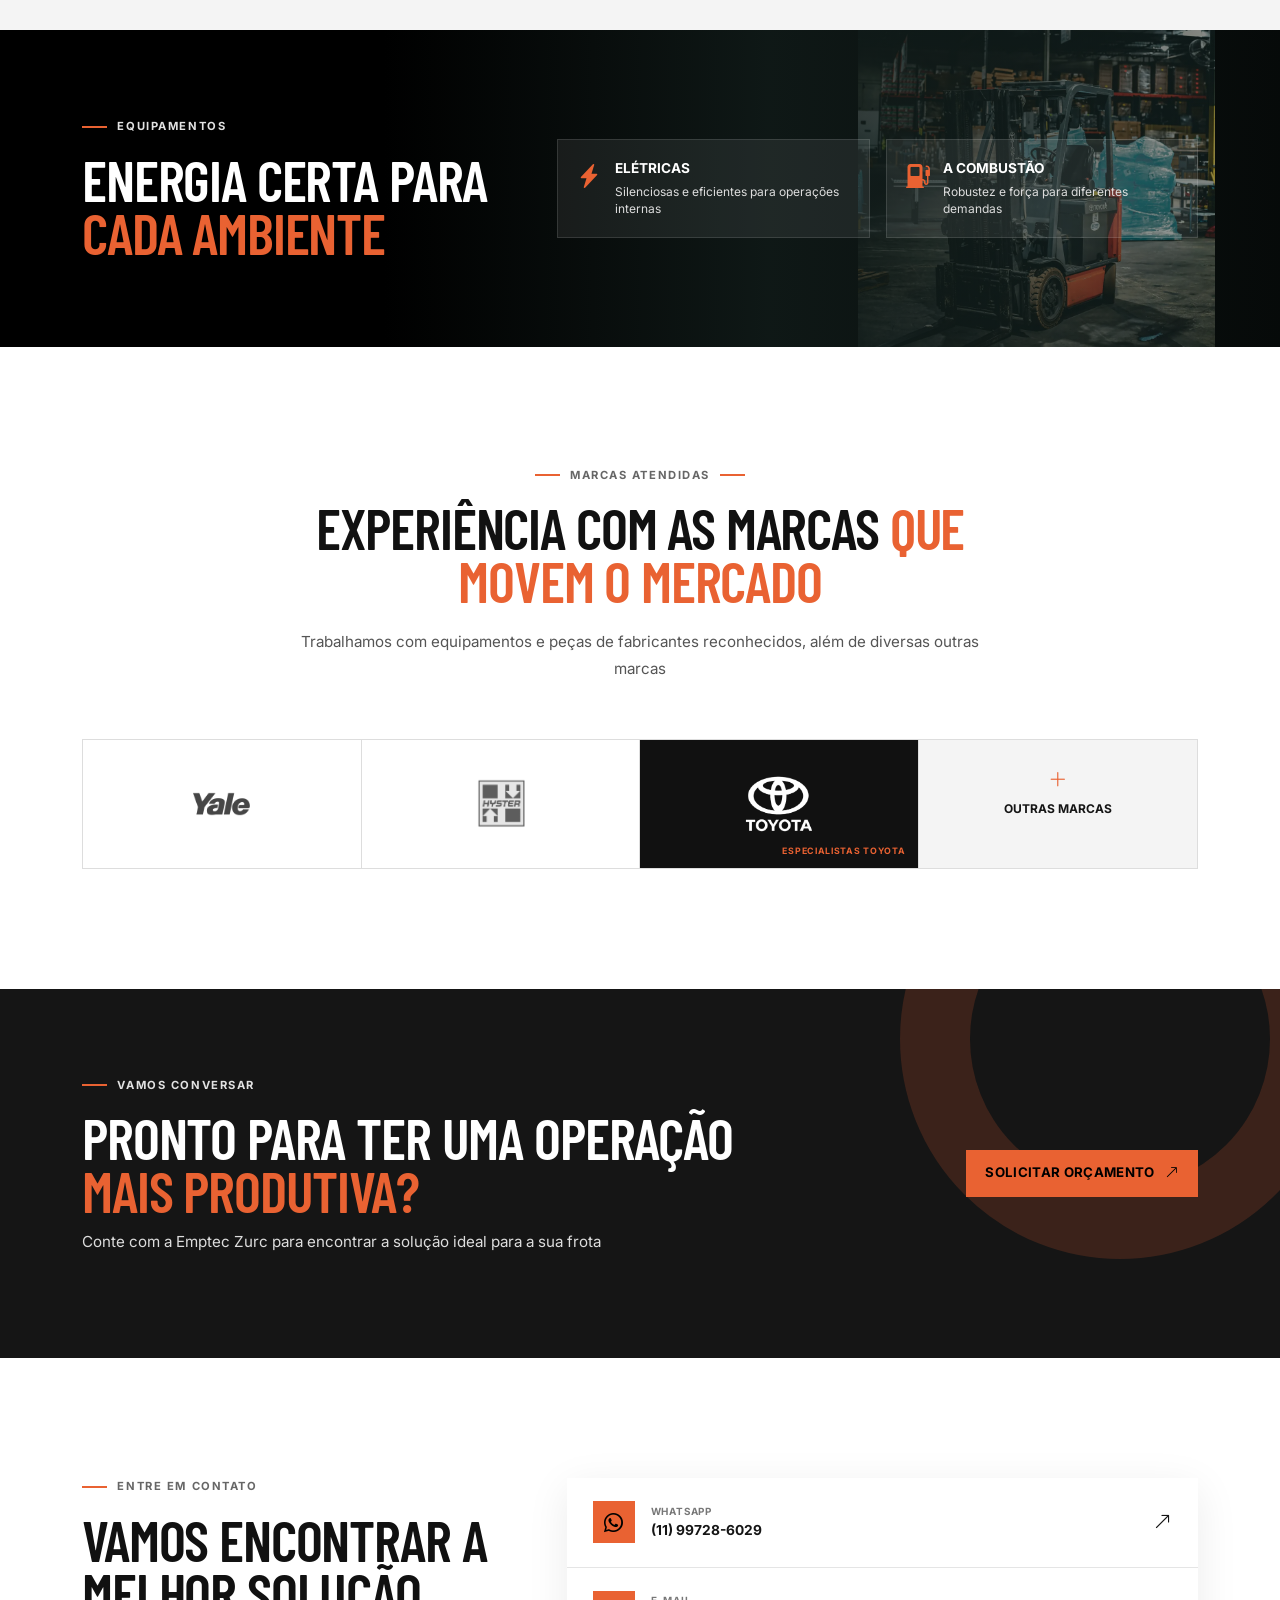
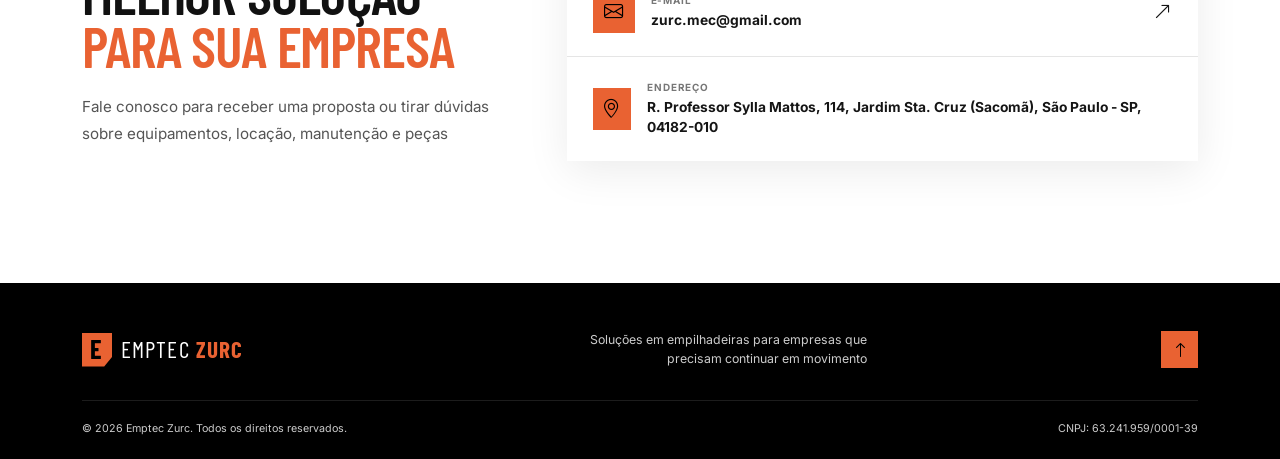
==== commit 1df10182: "add button" ====
--- a/index.html
+++ b/index.html
@@ -201,6 +201,15 @@
               </article>
             </div>
           </div>
+          <div class="text-center services-cta">
+            <a
+              class="btn btn-warning"
+              href="https://wa.me/5511997286029?text=Ol%C3%A1%2C%20gostaria%20de%20falar%20com%20um%20especialista%20da%20Emptec%20Zurc."
+              target="_blank"
+              rel="noopener"
+              >Fale com um especialista <i class="bi bi-arrow-up-right"></i
+            ></a>
+          </div>
         </div>
       </section>
 
--- a/style.css
+++ b/style.css
@@ -280,6 +280,7 @@
 .service-card a i {
   margin-left: 0.3rem;
 }
+.services-cta { margin-top: 2.5rem; }
 .about {
   background: #edf1eb;
   overflow: hidden;
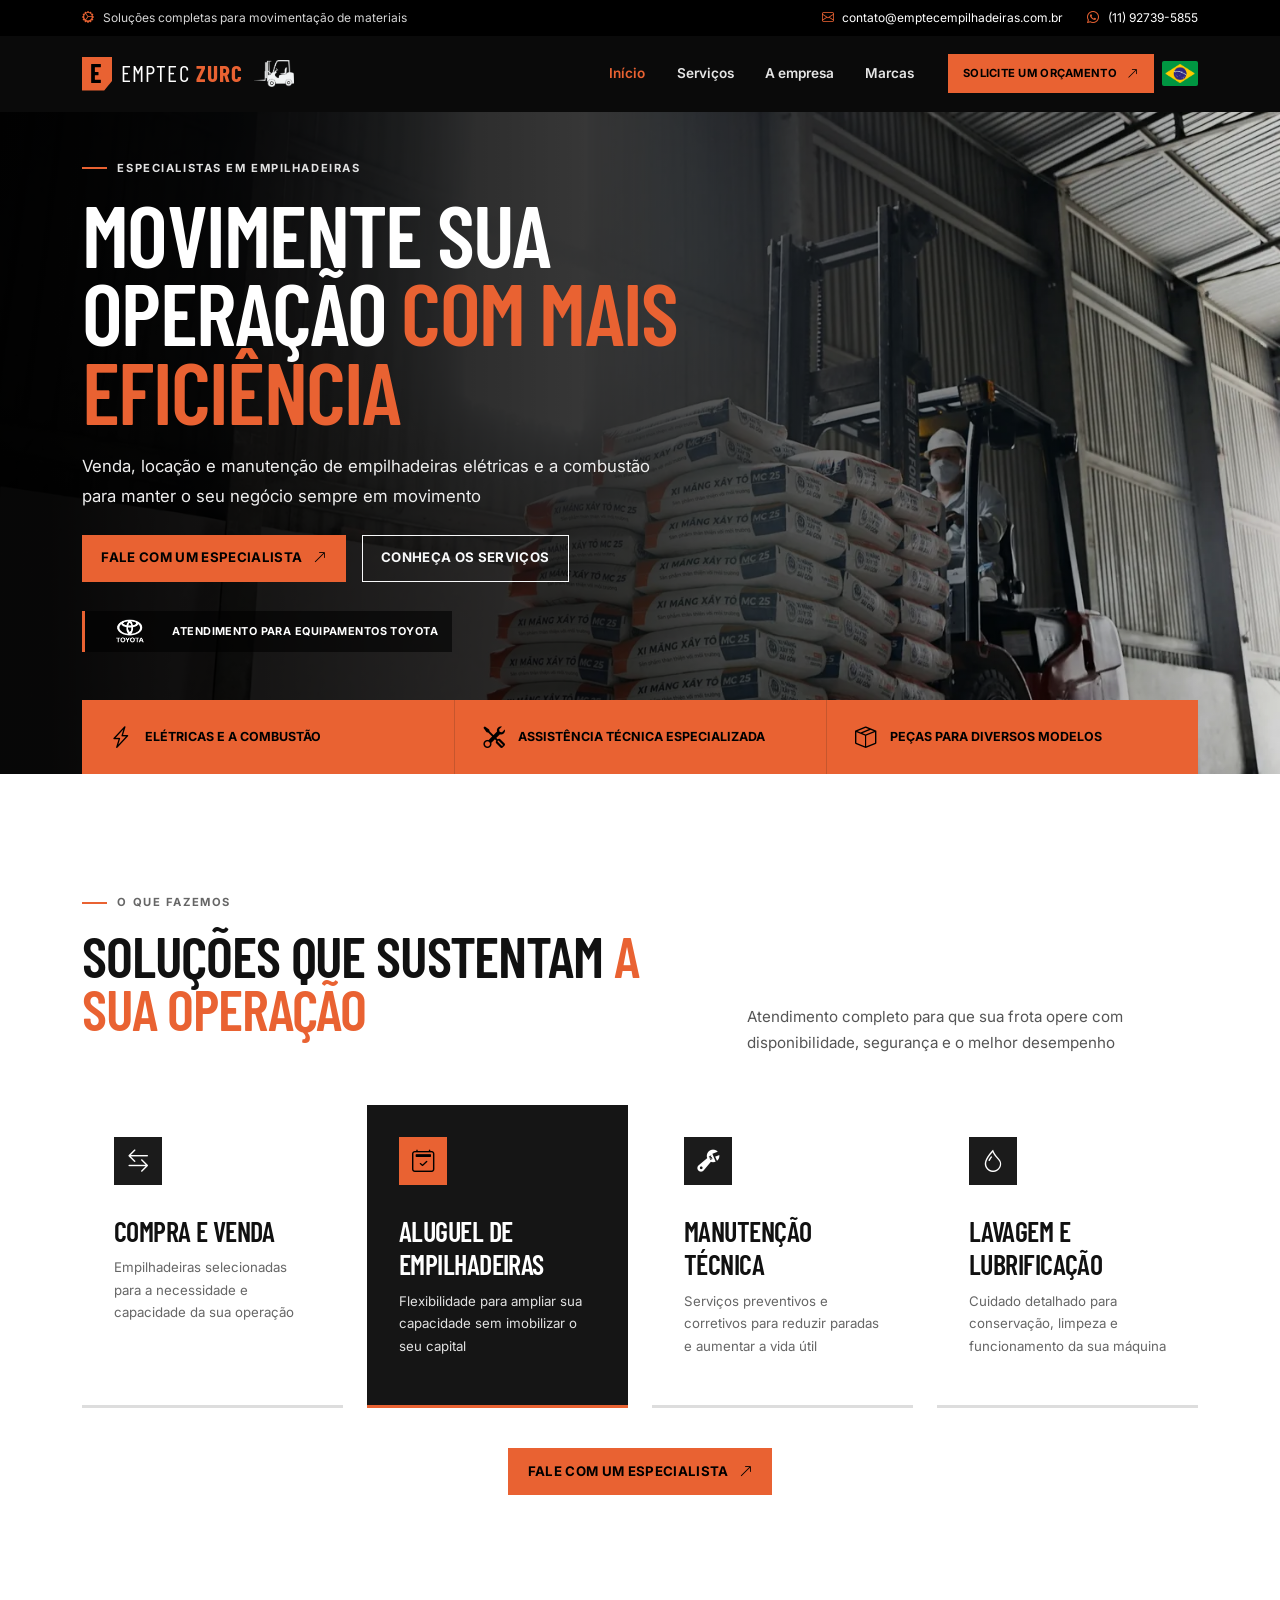
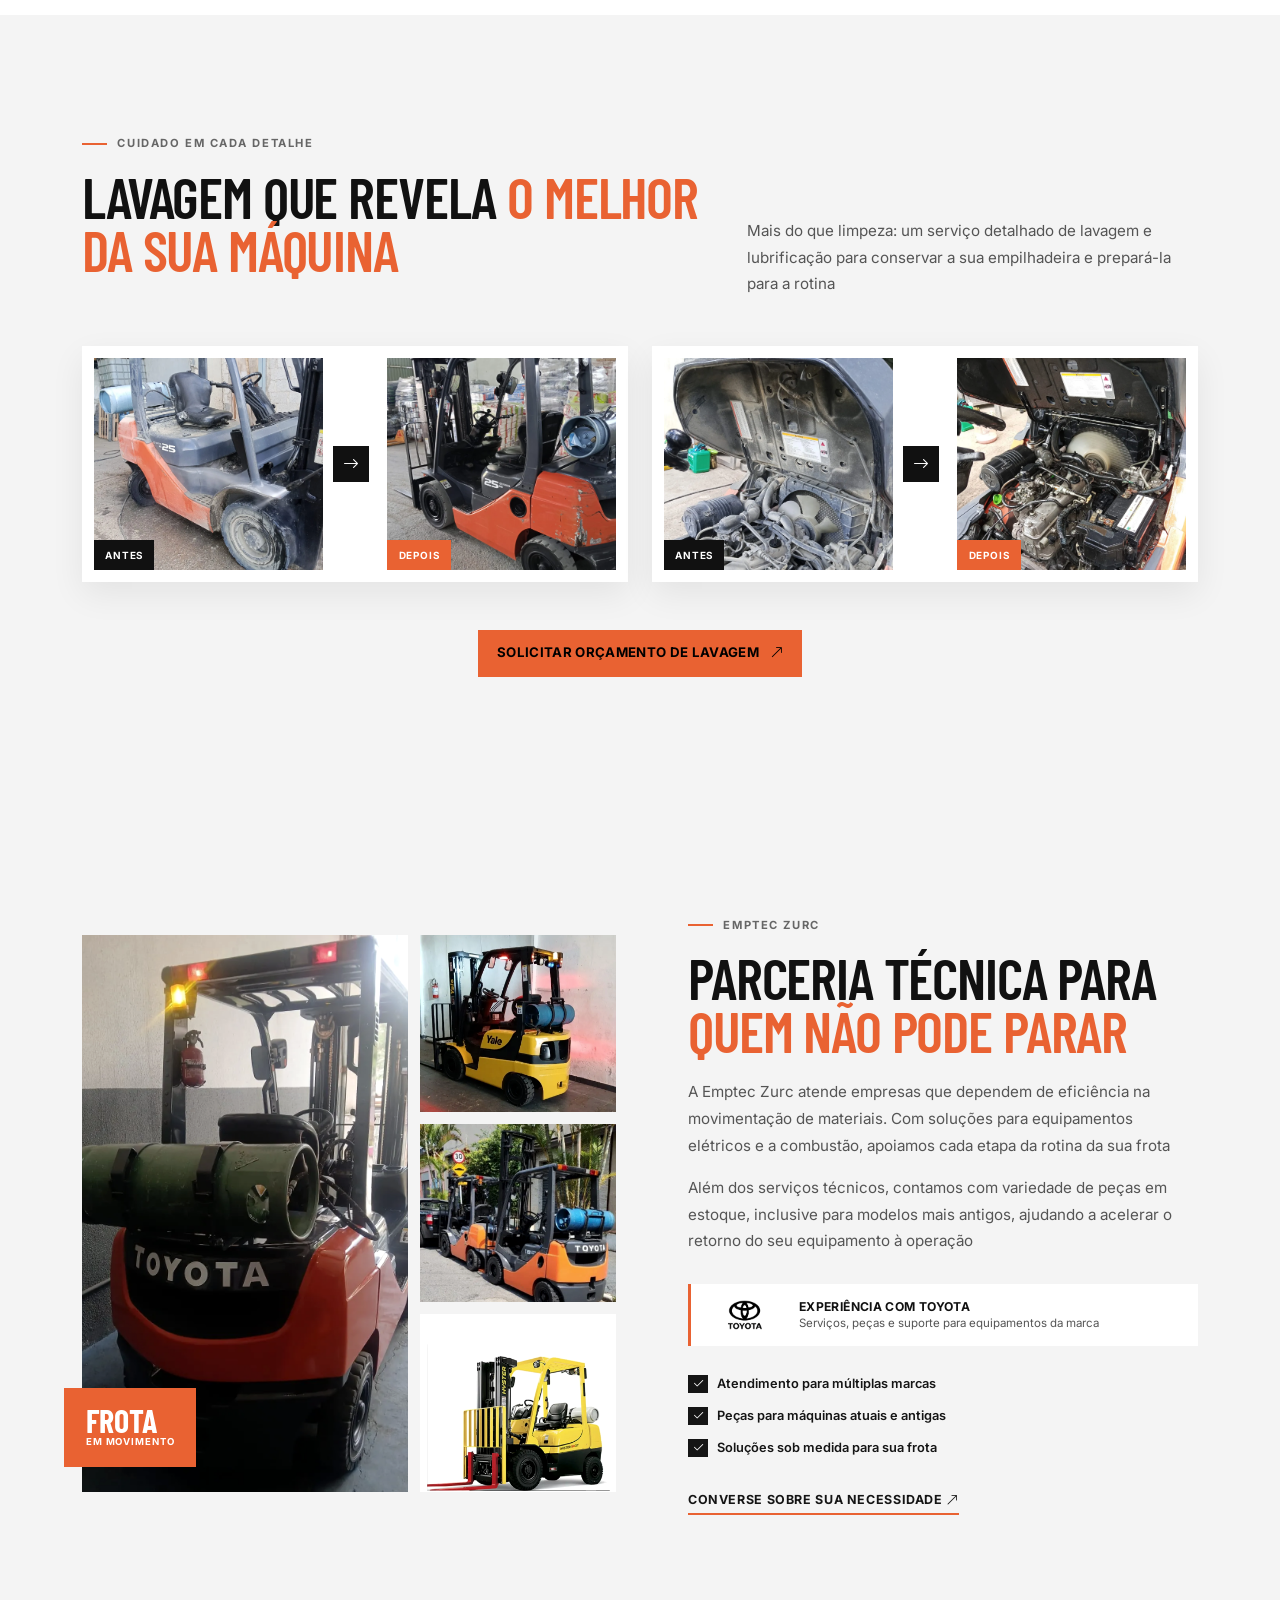
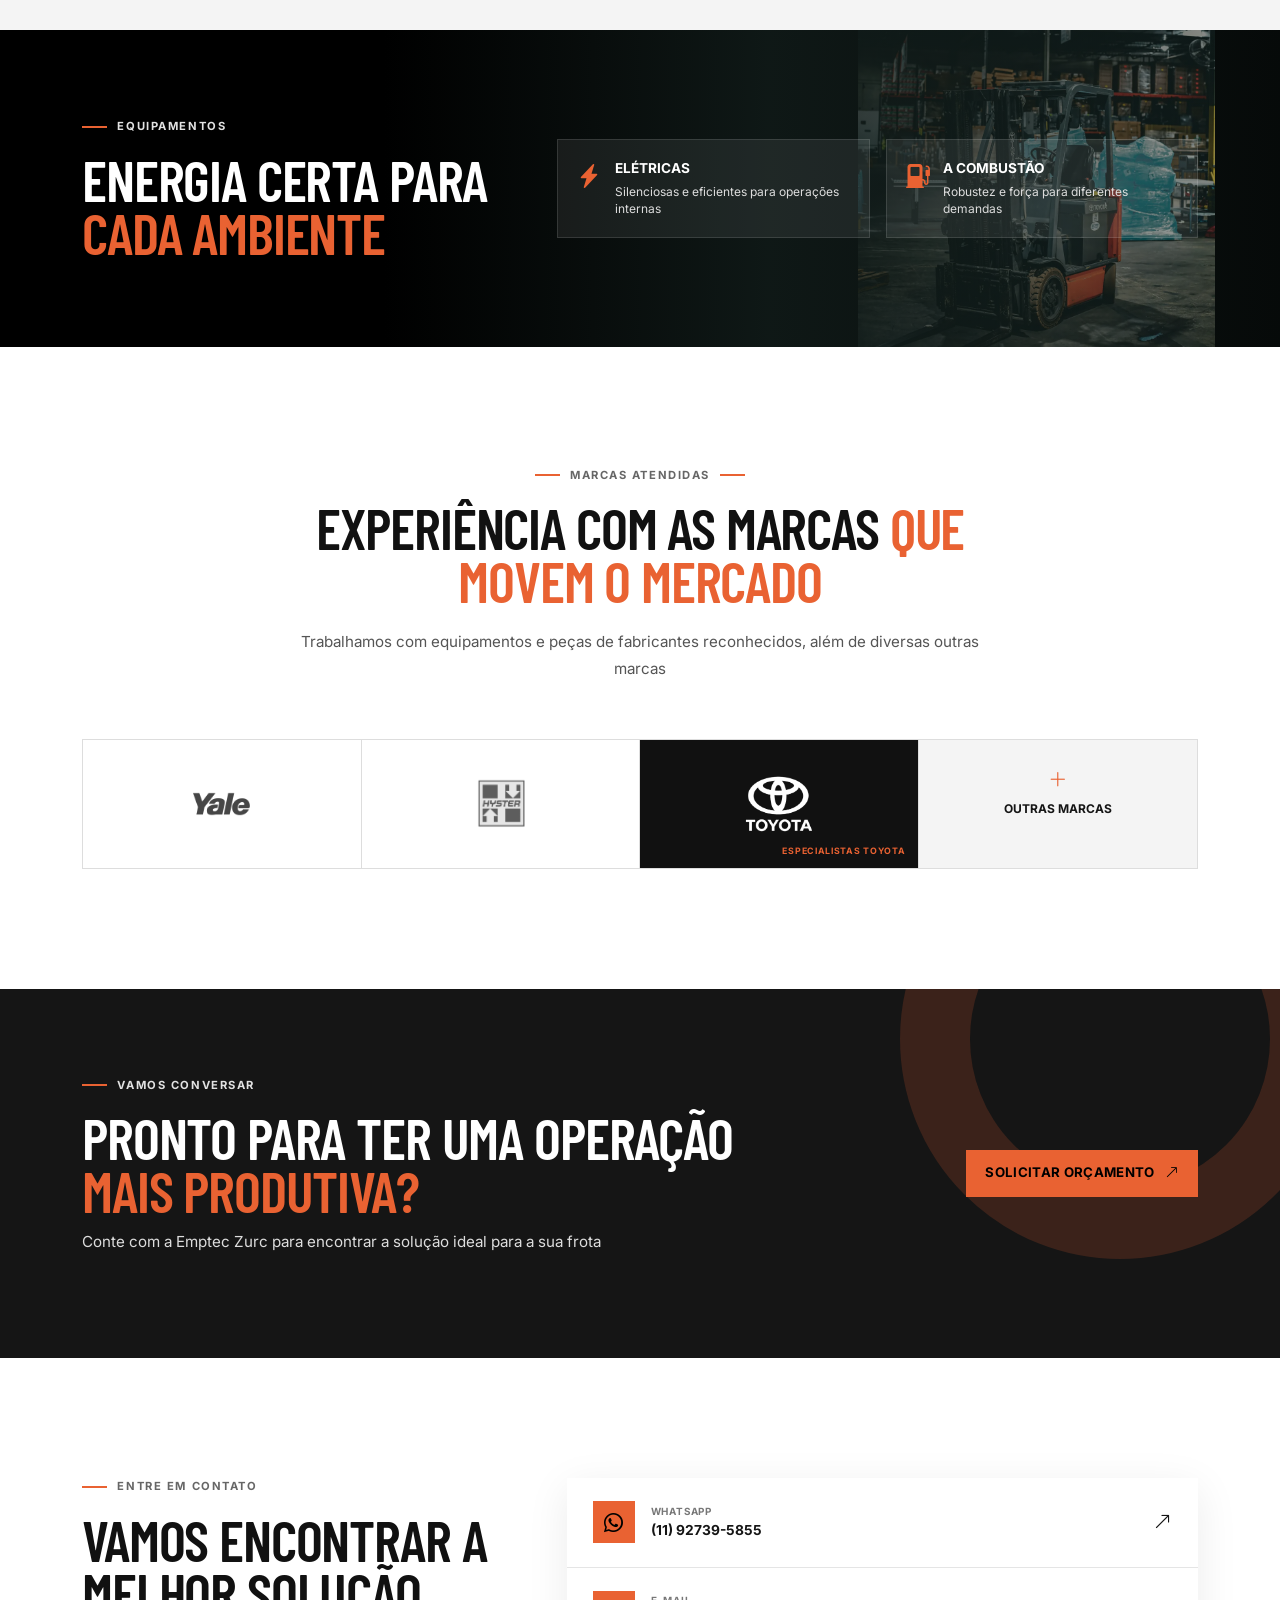
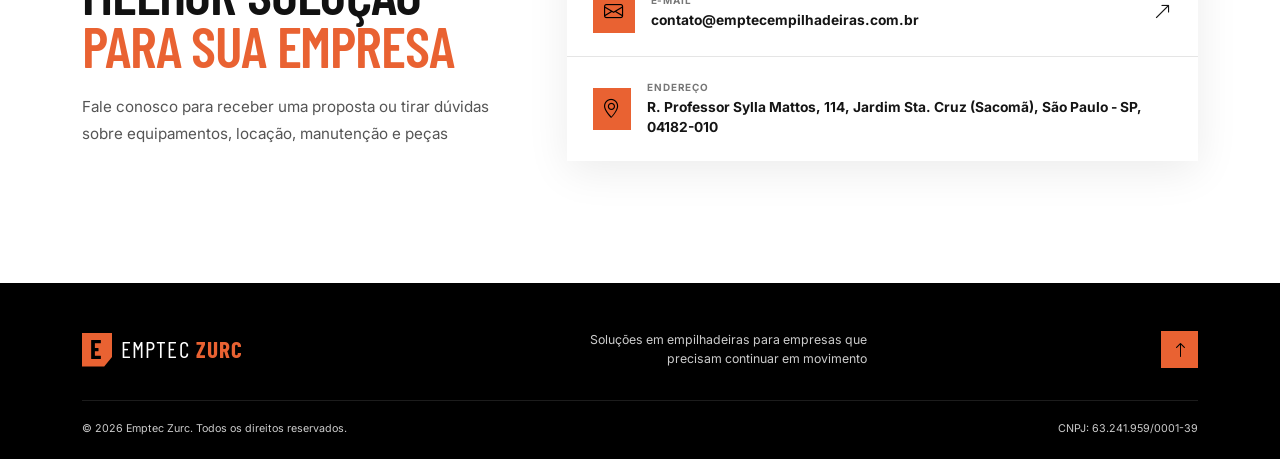
==== commit 0b13d4b2: "Improve branding" ====
--- a/index.html
+++ b/index.html
@@ -34,11 +34,11 @@
           movimentação de materiais</span
         >
         <div class="d-flex gap-4">
-          <a href="mailto:zurc.mec@gmail.com"
-            ><i class="bi bi-envelope"></i> zurc.mec@gmail.com</a
+          <a href="mailto:contato@emptecempilhadeiras.com.br"
+            ><i class="bi bi-envelope"></i> contato@emptecempilhadeiras.com.br</a
           >
-          <a href="https://wa.me/5511997286029" target="_blank" rel="noopener"
-            ><i class="bi bi-whatsapp"></i> (11) 99728-6029</a
+          <a href="https://wa.me/5511927395855" target="_blank" rel="noopener"
+            ><i class="bi bi-whatsapp"></i> (11) 92739-5855</a
           >
         </div>
       </div>
@@ -52,6 +52,7 @@
           aria-label="Emptec Zurc - início"
         >
           <span class="brand-mark">E</span><span>EMPTEC <b>ZURC</b></span>
+          <img class="brand-forklift" src="imagens/icone_empilhadeira.webp" alt="Empilhadeira" />
         </a>
         <button
           class="navbar-toggler"
@@ -78,10 +79,11 @@
             <li class="nav-item">
               <a class="nav-link" href="#marcas">Marcas</a>
             </li>
-            <li class="nav-item ms-lg-3">
+            <li class="nav-item ms-lg-3 d-flex align-items-center gap-2">
               <a class="btn btn-warning btn-nav" href="#contato"
                 >Solicite um orçamento <i class="bi bi-arrow-up-right"></i
               ></a>
+              <img class="header-flag" src="imagens/bandeira_brasil_res.webp" alt="Bandeira do Brasil" />
             </li>
           </ul>
         </div>
@@ -105,7 +107,7 @@
               <div class="d-flex flex-wrap gap-3 mt-4">
                 <a
                   class="btn btn-warning btn-lg"
-                  href="https://wa.me/5511997286029?text=Ol%C3%A1%2C%20gostaria%20de%20solicitar%20um%20or%C3%A7amento."
+                  href="https://wa.me/5511927395855?text=Ol%C3%A1%2C%20gostaria%20de%20solicitar%20um%20or%C3%A7amento."
                   target="_blank"
                   rel="noopener"
                   >Fale com um especialista <i class="bi bi-arrow-up-right"></i
@@ -204,7 +206,7 @@
           <div class="text-center services-cta">
             <a
               class="btn btn-warning"
-              href="https://wa.me/5511997286029?text=Ol%C3%A1%2C%20gostaria%20de%20falar%20com%20um%20especialista%20da%20Emptec%20Zurc."
+              href="https://wa.me/5511927395855?text=Ol%C3%A1%2C%20gostaria%20de%20falar%20com%20um%20especialista%20da%20Emptec%20Zurc."
               target="_blank"
               rel="noopener"
               >Fale com um especialista <i class="bi bi-arrow-up-right"></i
@@ -263,7 +265,7 @@
           <div class="text-center mt-5">
             <a
               class="btn btn-warning"
-              href="https://wa.me/5511997286029?text=Ol%C3%A1%2C%20gostaria%20de%20solicitar%20um%20or%C3%A7amento%20para%20lavagem%20e%20lubrifica%C3%A7%C3%A3o%20de%20empilhadeira."
+              href="https://wa.me/5511927395855?text=Ol%C3%A1%2C%20gostaria%20de%20solicitar%20um%20or%C3%A7amento%20para%20lavagem%20e%20lubrifica%C3%A7%C3%A3o%20de%20empilhadeira."
               target="_blank"
               rel="noopener"
               >Solicitar orçamento de lavagem
@@ -420,7 +422,7 @@
             <div class="col-lg-4 text-lg-end mt-4 mt-lg-0">
               <a
                 class="btn btn-warning btn-lg"
-                href="https://wa.me/5511997286029?text=Ol%C3%A1%2C%20gostaria%20de%20solicitar%20um%20or%C3%A7amento."
+                href="https://wa.me/5511927395855?text=Ol%C3%A1%2C%20gostaria%20de%20solicitar%20um%20or%C3%A7amento."
                 target="_blank"
                 rel="noopener"
                 >Solicitar orçamento <i class="bi bi-arrow-up-right"></i
@@ -446,15 +448,15 @@
             <div class="col-lg-7">
               <div class="contact-card">
                 <a
-                  href="https://wa.me/5511997286029"
+                  href="https://wa.me/5511927395855"
                   target="_blank"
                   rel="noopener"
                   ><i class="bi bi-whatsapp"></i
-                  ><span><small>WhatsApp</small><b>(11) 99728-6029</b></span
+                  ><span><small>WhatsApp</small><b>(11) 92739-5855</b></span
                   ><i class="bi bi-arrow-up-right arrow"></i></a
-                ><a href="mailto:zurc.mec@gmail.com"
+                ><a href="mailto:contato@emptecempilhadeiras.com.br"
                   ><i class="bi bi-envelope"></i
-                  ><span><small>E-mail</small><b>zurc.mec@gmail.com</b></span
+                  ><span><small>E-mail</small><b>contato@emptecempilhadeiras.com.br</b></span
                   ><i class="bi bi-arrow-up-right arrow"></i
                 ></a>
                 <div class="contact-address">
--- a/style.css
+++ b/style.css
@@ -63,6 +63,16 @@
 .navbar-brand b {
   color: var(--warm);
   font-weight: 700;
+}
+.brand-forklift {
+  width: 40px;
+  margin-left: 0.1rem;
+  object-fit: contain;
+}
+.header-flag {
+  width: 36px;
+  object-fit: cover;
+  border-radius: 2px;
 }
 .brand-mark {
   display: grid;
@@ -280,7 +290,9 @@
 .service-card a i {
   margin-left: 0.3rem;
 }
-.services-cta { margin-top: 2.5rem; }
+.services-cta {
+  margin-top: 2.5rem;
+}
 .about {
   background: #edf1eb;
   overflow: hidden;
@@ -585,6 +597,9 @@
     display: inline-block;
     margin-top: 0.7rem;
   }
+  .header-flag {
+    margin-top: 0.7rem;
+  }
   .min-vh-hero {
     min-height: 510px;
   }
@@ -654,61 +669,287 @@
 }
 
 /* Identidade visual: preto, branco e laranja Emptec. */
-.topbar { background: #000; color: #d5d5d5; }
-.topbar a { color: #fff; }
-.navbar { background: rgba(0, 0, 0, .96); }
-.nav-link { color: #e5e5e5; }
-.btn-warning:hover, .back-top:hover { background: #ff7d55; border-color: #ff7d55; }
-.hero { background-color: #000; }
-.hero-overlay { background: linear-gradient(90deg, rgba(0, 0, 0, .96) 4%, rgba(0, 0, 0, .78) 47%, rgba(0, 0, 0, .15) 100%); }
-.eyebrow { color: #666; }
-.eyebrow.light { color: #e2e2e2; }
-.hero-text { color: #eee; }
-.toyota-badge { display: inline-flex; align-items: center; gap: .75rem; margin-top: 1.8rem; padding: .55rem .9rem; color: #fff; background: rgba(0, 0, 0, .6); border-left: 3px solid var(--warm); font-size: .68rem; font-weight: 700; letter-spacing: .04em; text-transform: uppercase; }
-.toyota-badge img { width: 61px; max-height: 24px; object-fit: contain; filter: brightness(0) invert(1); }
-.service-card { border-bottom-color: #ddd; }
-.service-card:hover { box-shadow: 0 18px 35px rgba(0, 0, 0, .12); }
-.wash-showcase { background: #f4f4f4; }
-.wash-comparisons { display: grid; grid-template-columns: repeat(2, 1fr); gap: 1.5rem; }
-.wash-comparison { display: grid; grid-template-columns: 1fr 44px 1fr; align-items: center; gap: .65rem; padding: .75rem; background: #fff; box-shadow: 0 12px 32px rgba(0, 0, 0, .07); }
-.wash-image { position: relative; aspect-ratio: 1.08; overflow: hidden; background: #ddd; }
-.wash-image img { width: 100%; height: 100%; object-fit: cover; transition: transform .35s ease; }
-.wash-comparison:hover .wash-image img { transform: scale(1.04); }
-.wash-image span { position: absolute; left: 0; bottom: 0; padding: .45rem .7rem; color: #fff; background: #111; font-size: .62rem; font-weight: 700; letter-spacing: .08em; text-transform: uppercase; }
-.wash-image.after span { background: var(--warm); }
-.wash-arrow { display: grid; place-items: center; width: 36px; height: 36px; color: #fff; background: #111; font-size: 1rem; }
-.icon-wrap { color: #fff; background: #1b1b1b; }
-.service-card p { color: #666; }
-.featured p { color: #e2e2e2; }
-.about { background: #f4f4f4; }
-.fleet-gallery { position: relative; display: grid; grid-template-columns: 1.25fr .75fr; grid-template-rows: repeat(3, 1fr); gap: .75rem; max-width: 540px; margin: auto; }
-.fleet-photo { width: 100%; height: 100%; object-fit: cover; filter: grayscale(.12) contrast(1.05); }
-.fleet-photo-main { grid-row: 1 / 4; aspect-ratio: .72; }
-.fleet-photo-top, .fleet-photo-middle, .fleet-photo-bottom { aspect-ratio: 1.1; }
-.gallery-label { position: absolute; z-index: 2; left: -1.1rem; bottom: 1.6rem; display: flex; flex-direction: column; padding: 1.1rem 1.35rem; background: var(--warm); color: #fff; text-transform: uppercase; }
-.gallery-label strong { font-family: "Barlow Condensed"; font-size: 2rem; line-height: .9; }
-.gallery-label span { font-size: .6rem; letter-spacing: .09em; font-weight: 700; }
-.toyota-service { display: flex; align-items: center; gap: 1rem; margin: 1.8rem 0 1.65rem; padding: .9rem 1rem; background: #fff; border-left: 3px solid var(--warm); }
-.toyota-service img { width: 76px; max-height: 30px; object-fit: contain; }
-.toyota-service span { color: #555; font-size: .72rem; line-height: 1.4; }
-.toyota-service b { display: block; color: #111; font-size: .76rem; text-transform: uppercase; letter-spacing: .03em; }
-.text-link:hover { color: #555; }
-.equipment-options span, .cta-section p:not(.eyebrow) { color: #ddd; }
-.brand-grid { border-color: #ddd; }
-.brand-logo, .brand-other { border-color: #ddd; }
-.brand-other { background: #f4f4f4; }
-.toyota-brand { position: relative; background: #111; }
-.toyota-brand img { filter: brightness(0) invert(1); opacity: 1; }
-.toyota-brand span { position: absolute; right: .75rem; bottom: .65rem; color: var(--warm); font-size: .55rem; font-weight: 700; letter-spacing: .08em; text-transform: uppercase; }
-.cta-pattern { border-color: rgba(233, 98, 50, .18); }
-.contact-card { box-shadow: 0 10px 40px rgba(0, 0, 0, .08); }
-.contact-card a, .contact-address { border-bottom-color: #e5e5e5; }
-.contact-card a:hover { background: #f5f5f5; }
-.contact-card small { color: #777; }
-footer { color: #ccc; }
-@media (max-width: 767.98px) { .fleet-gallery { max-width: 420px; } .toyota-brand { border-bottom: 0; } }
+.topbar {
+  background: #000;
+  color: #d5d5d5;
+}
+.topbar a {
+  color: #fff;
+}
+.navbar {
+  background: rgba(0, 0, 0, 0.96);
+}
+.nav-link {
+  color: #e5e5e5;
+}
+.btn-warning:hover,
+.back-top:hover {
+  background: #ff7d55;
+  border-color: #ff7d55;
+}
+.hero {
+  background-color: #000;
+}
+.hero-overlay {
+  background: linear-gradient(
+    90deg,
+    rgba(0, 0, 0, 0.96) 4%,
+    rgba(0, 0, 0, 0.78) 47%,
+    rgba(0, 0, 0, 0.15) 100%
+  );
+}
+.eyebrow {
+  color: #666;
+}
+.eyebrow.light {
+  color: #e2e2e2;
+}
+.hero-text {
+  color: #eee;
+}
+.toyota-badge {
+  display: inline-flex;
+  align-items: center;
+  gap: 0.75rem;
+  margin-top: 1.8rem;
+  padding: 0.55rem 0.9rem;
+  color: #fff;
+  background: rgba(0, 0, 0, 0.6);
+  border-left: 3px solid var(--warm);
+  font-size: 0.68rem;
+  font-weight: 700;
+  letter-spacing: 0.04em;
+  text-transform: uppercase;
+}
+.toyota-badge img {
+  width: 61px;
+  max-height: 24px;
+  object-fit: contain;
+  filter: brightness(0) invert(1);
+}
+.service-card {
+  border-bottom-color: #ddd;
+}
+.service-card:hover {
+  box-shadow: 0 18px 35px rgba(0, 0, 0, 0.12);
+}
+.wash-showcase {
+  background: #f4f4f4;
+}
+.wash-comparisons {
+  display: grid;
+  grid-template-columns: repeat(2, 1fr);
+  gap: 1.5rem;
+}
+.wash-comparison {
+  display: grid;
+  grid-template-columns: 1fr 44px 1fr;
+  align-items: center;
+  gap: 0.65rem;
+  padding: 0.75rem;
+  background: #fff;
+  box-shadow: 0 12px 32px rgba(0, 0, 0, 0.07);
+}
+.wash-image {
+  position: relative;
+  aspect-ratio: 1.08;
+  overflow: hidden;
+  background: #ddd;
+}
+.wash-image img {
+  width: 100%;
+  height: 100%;
+  object-fit: cover;
+  transition: transform 0.35s ease;
+}
+.wash-comparison:hover .wash-image img {
+  transform: scale(1.04);
+}
+.wash-image span {
+  position: absolute;
+  left: 0;
+  bottom: 0;
+  padding: 0.45rem 0.7rem;
+  color: #fff;
+  background: #111;
+  font-size: 0.62rem;
+  font-weight: 700;
+  letter-spacing: 0.08em;
+  text-transform: uppercase;
+}
+.wash-image.after span {
+  background: var(--warm);
+}
+.wash-arrow {
+  display: grid;
+  place-items: center;
+  width: 36px;
+  height: 36px;
+  color: #fff;
+  background: #111;
+  font-size: 1rem;
+}
+.icon-wrap {
+  color: #fff;
+  background: #1b1b1b;
+}
+.service-card p {
+  color: #666;
+}
+.featured p {
+  color: #e2e2e2;
+}
+.about {
+  background: #f4f4f4;
+}
+.fleet-gallery {
+  position: relative;
+  display: grid;
+  grid-template-columns: 1.25fr 0.75fr;
+  grid-template-rows: repeat(3, 1fr);
+  gap: 0.75rem;
+  max-width: 540px;
+  margin: auto;
+}
+.fleet-photo {
+  width: 100%;
+  height: 100%;
+  object-fit: cover;
+  filter: grayscale(0.12) contrast(1.05);
+}
+.fleet-photo-main {
+  grid-row: 1 / 4;
+  aspect-ratio: 0.72;
+}
+.fleet-photo-top,
+.fleet-photo-middle,
+.fleet-photo-bottom {
+  aspect-ratio: 1.1;
+}
+.gallery-label {
+  position: absolute;
+  z-index: 2;
+  left: -1.1rem;
+  bottom: 1.6rem;
+  display: flex;
+  flex-direction: column;
+  padding: 1.1rem 1.35rem;
+  background: var(--warm);
+  color: #fff;
+  text-transform: uppercase;
+}
+.gallery-label strong {
+  font-family: "Barlow Condensed";
+  font-size: 2rem;
+  line-height: 0.9;
+}
+.gallery-label span {
+  font-size: 0.6rem;
+  letter-spacing: 0.09em;
+  font-weight: 700;
+}
+.toyota-service {
+  display: flex;
+  align-items: center;
+  gap: 1rem;
+  margin: 1.8rem 0 1.65rem;
+  padding: 0.9rem 1rem;
+  background: #fff;
+  border-left: 3px solid var(--warm);
+}
+.toyota-service img {
+  width: 76px;
+  max-height: 30px;
+  object-fit: contain;
+}
+.toyota-service span {
+  color: #555;
+  font-size: 0.72rem;
+  line-height: 1.4;
+}
+.toyota-service b {
+  display: block;
+  color: #111;
+  font-size: 0.76rem;
+  text-transform: uppercase;
+  letter-spacing: 0.03em;
+}
+.text-link:hover {
+  color: #555;
+}
+.equipment-options span,
+.cta-section p:not(.eyebrow) {
+  color: #ddd;
+}
+.brand-grid {
+  border-color: #ddd;
+}
+.brand-logo,
+.brand-other {
+  border-color: #ddd;
+}
+.brand-other {
+  background: #f4f4f4;
+}
+.toyota-brand {
+  position: relative;
+  background: #111;
+}
+.toyota-brand img {
+  filter: brightness(0) invert(1);
+  opacity: 1;
+}
+.toyota-brand:hover img {
+  filter: brightness(0) invert(1);
+  opacity: 1;
+}
+.toyota-brand span {
+  position: absolute;
+  right: 0.75rem;
+  bottom: 0.65rem;
+  color: var(--warm);
+  font-size: 0.55rem;
+  font-weight: 700;
+  letter-spacing: 0.08em;
+  text-transform: uppercase;
+}
+.cta-pattern {
+  border-color: rgba(233, 98, 50, 0.18);
+}
+.contact-card {
+  box-shadow: 0 10px 40px rgba(0, 0, 0, 0.08);
+}
+.contact-card a,
+.contact-address {
+  border-bottom-color: #e5e5e5;
+}
+.contact-card a:hover {
+  background: #f5f5f5;
+}
+.contact-card small {
+  color: #777;
+}
+footer {
+  color: #ccc;
+}
 @media (max-width: 767.98px) {
-  .wash-comparisons { grid-template-columns: 1fr; gap: 1rem; }
-  .wash-comparison { grid-template-columns: 1fr 38px 1fr; padding: .65rem; }
-  .wash-image { aspect-ratio: .95; }
-}
+  .fleet-gallery {
+    max-width: 420px;
+  }
+  .toyota-brand {
+    border-bottom: 0;
+  }
+}
+@media (max-width: 767.98px) {
+  .wash-comparisons {
+    grid-template-columns: 1fr;
+    gap: 1rem;
+  }
+  .wash-comparison {
+    grid-template-columns: 1fr 38px 1fr;
+    padding: 0.65rem;
+  }
+  .wash-image {
+    aspect-ratio: 0.95;
+  }
+}
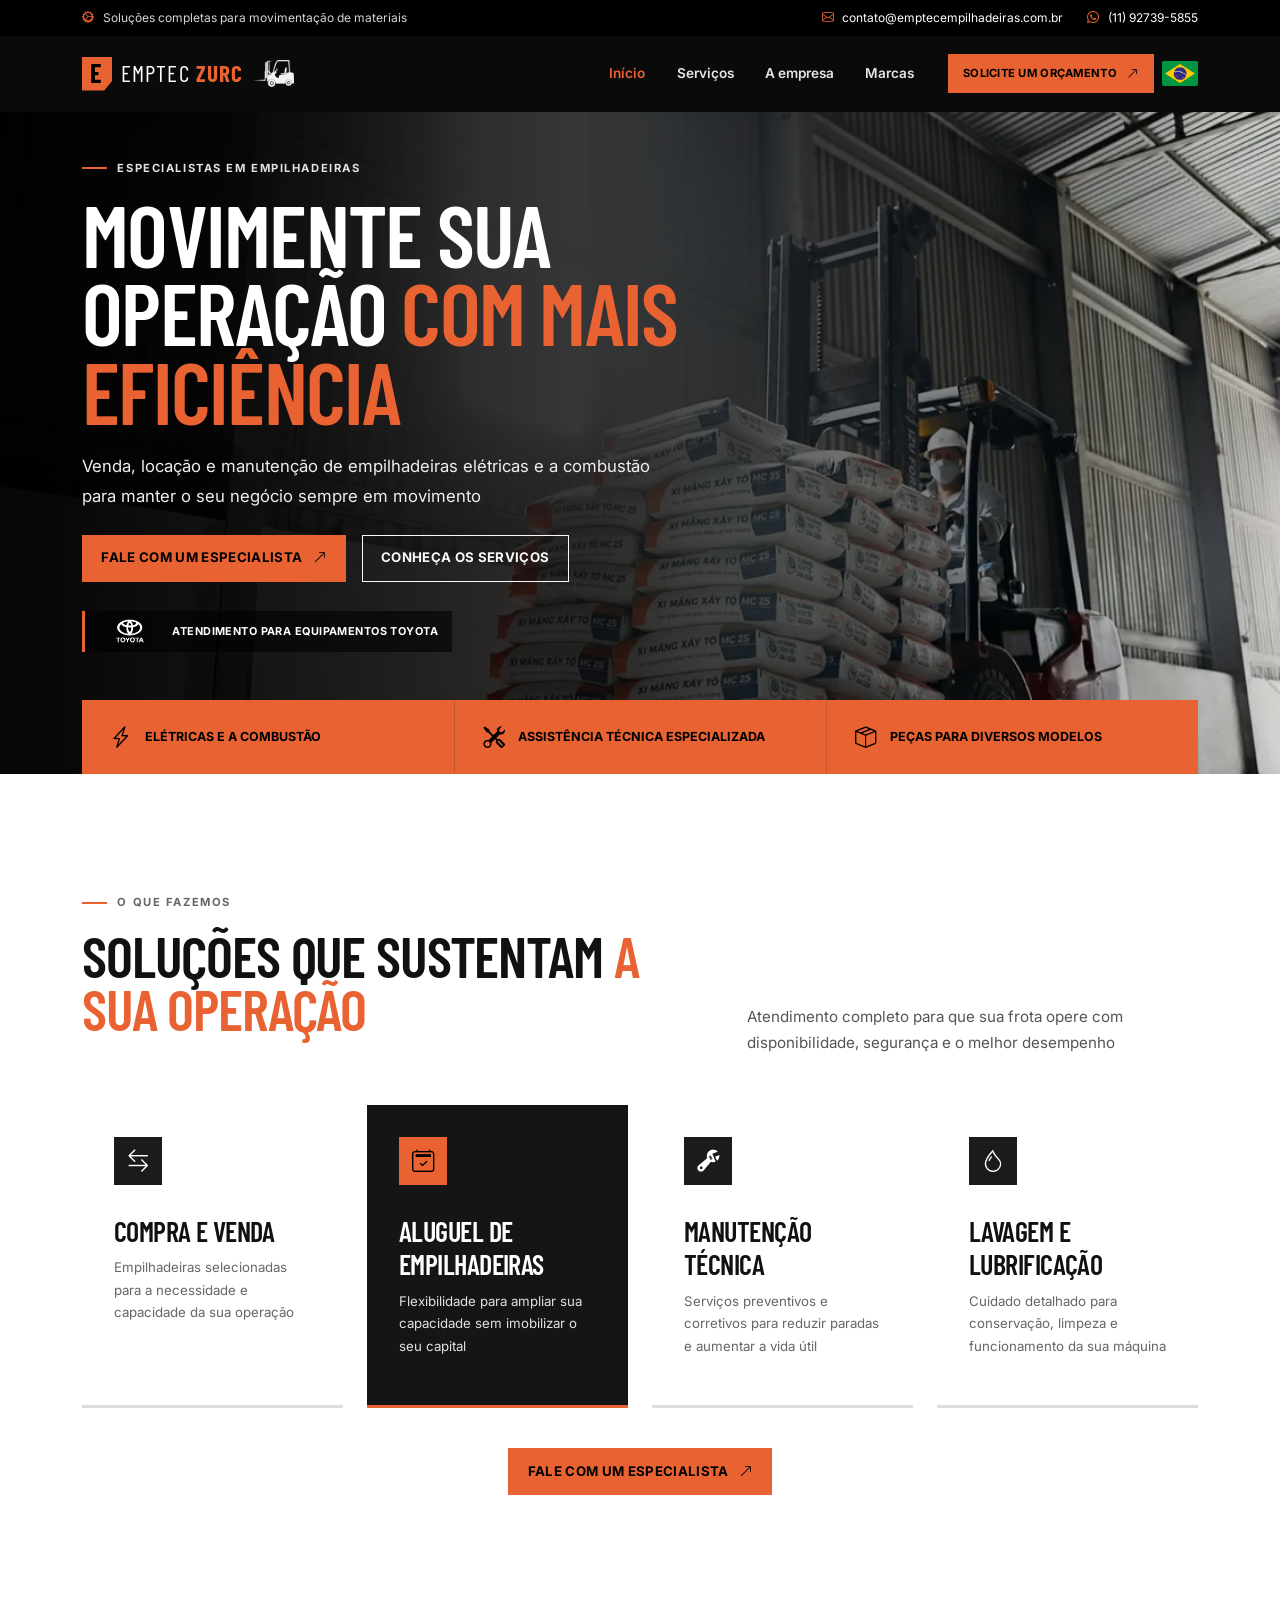
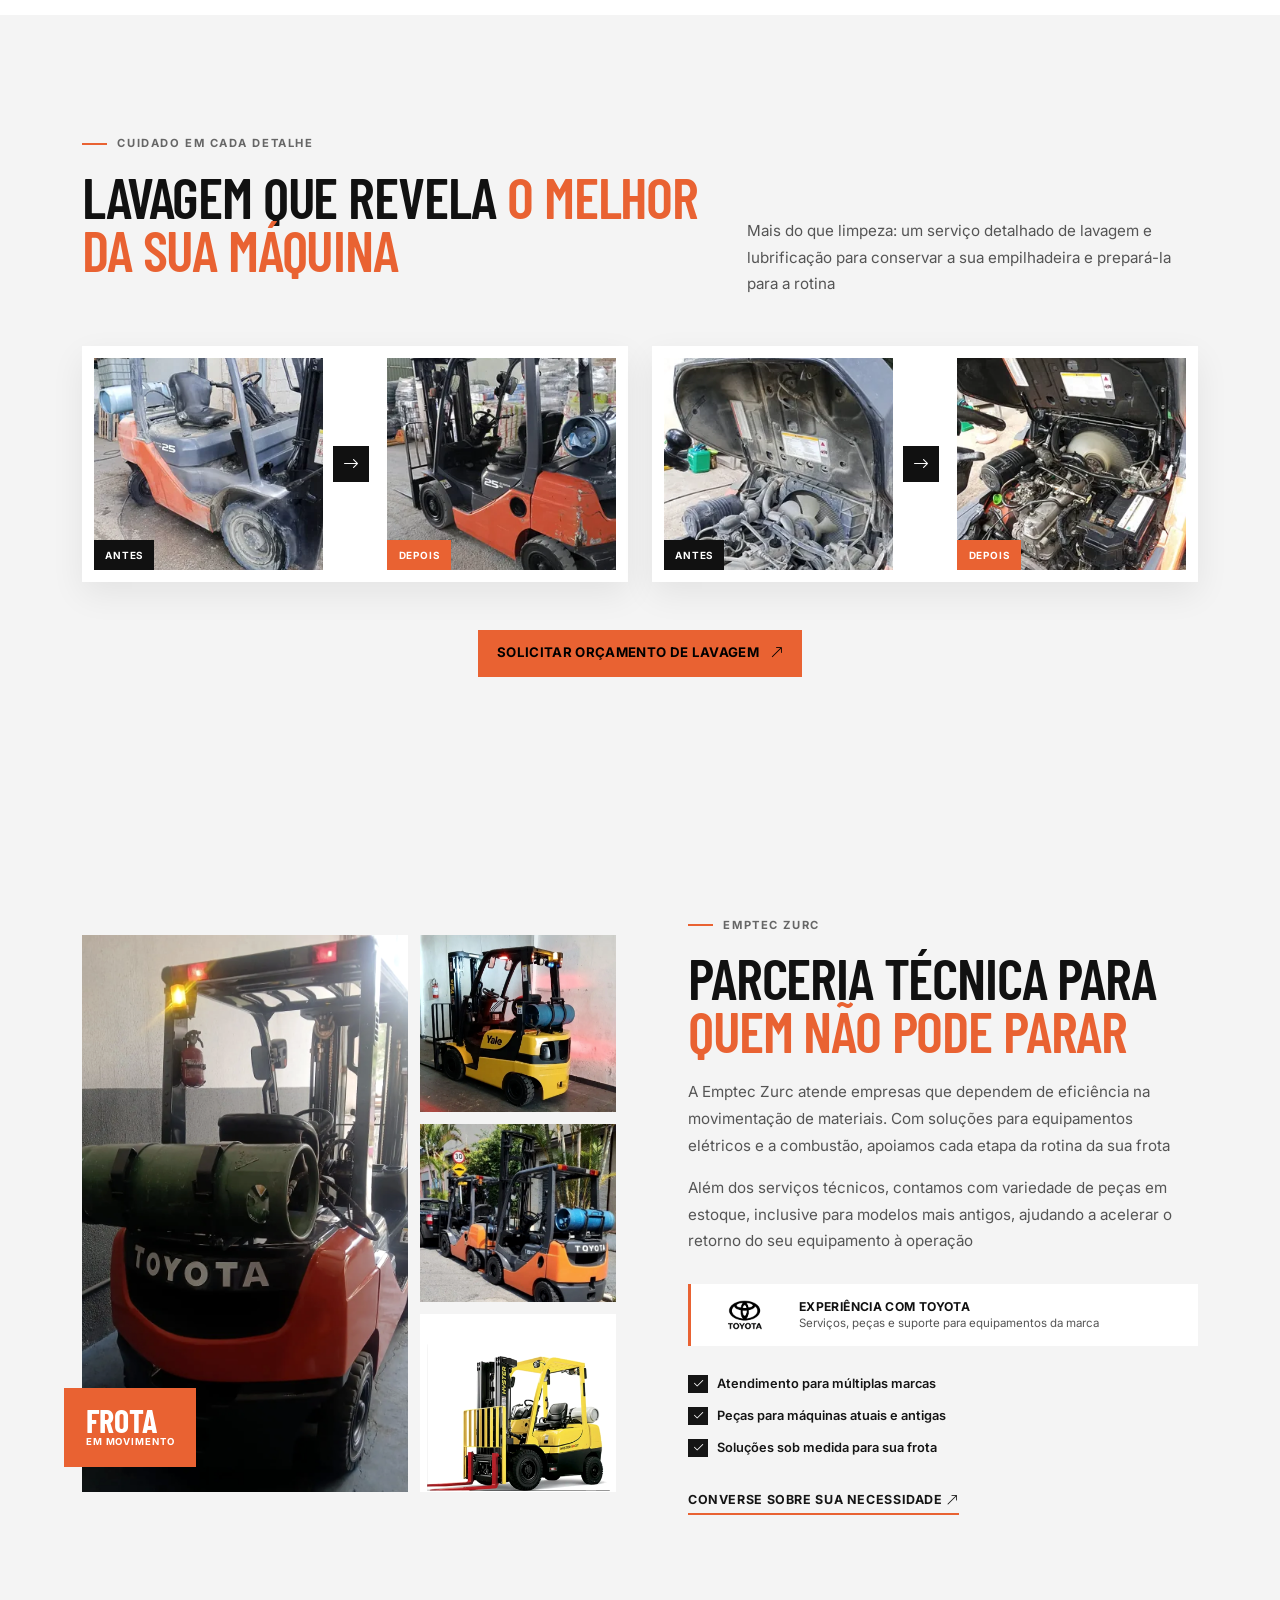
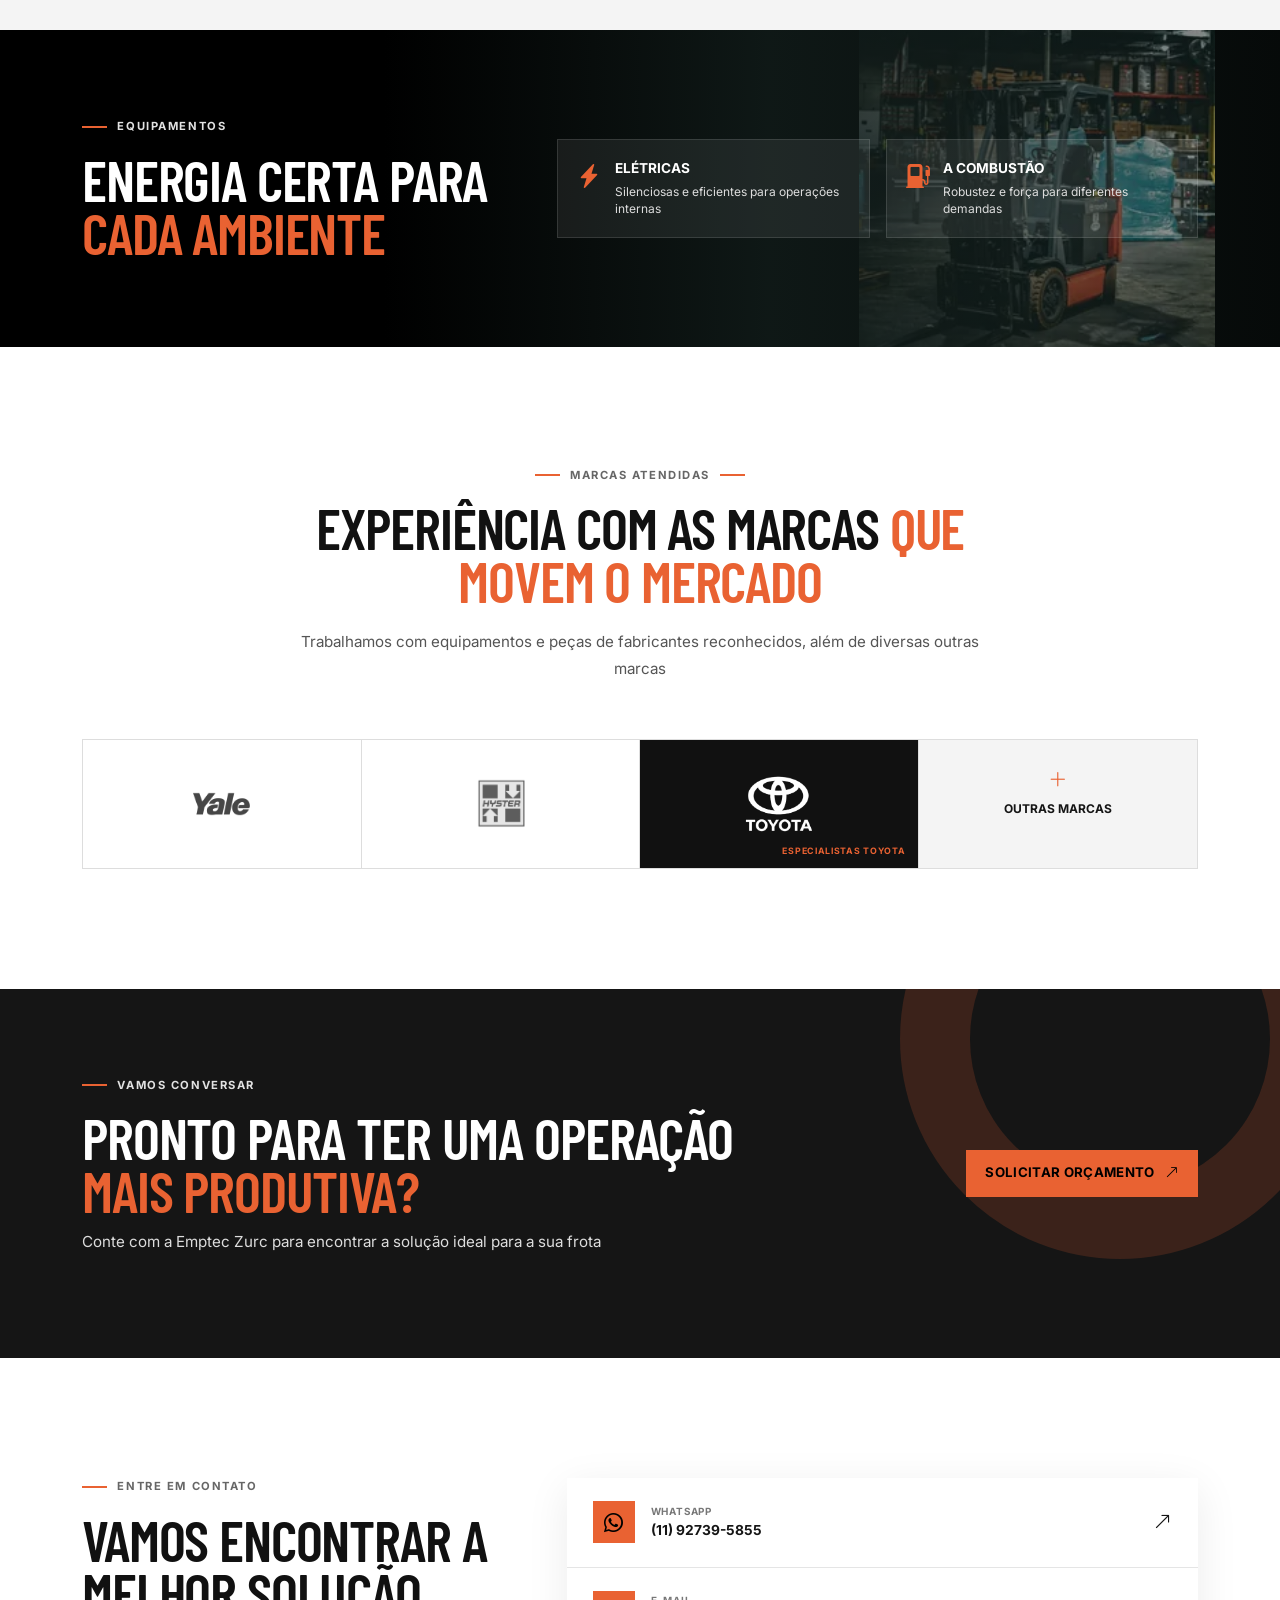
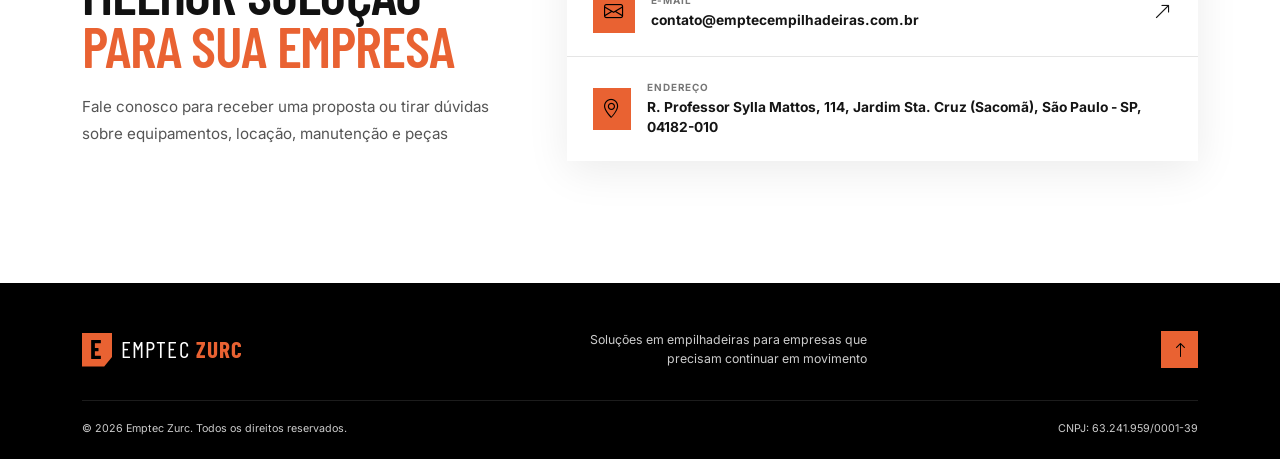
==== commit 5c739bf4: "minifying" ====
--- a/index.html
+++ b/index.html
@@ -1,68 +1,36 @@
 <!doctype html>
 <html lang="pt-BR">
   <head>
-    <meta charset="utf-8" />
-    <meta name="viewport" content="width=device-width, initial-scale=1" />
-    <meta
-      name="description"
-      content="Emptec Zurc: compra, venda, aluguel e manutenção de empilhadeiras elétricas e a combustão"
-    />
+    <meta charset="utf-8">
+    <meta name="viewport" content="width=device-width,initial-scale=1">
+    <meta name="description" content="Emptec Zurc: compra, venda, aluguel e manutenção de empilhadeiras elétricas e a combustão">
     <title>Emptec Zurc | Soluções em Empilhadeiras</title>
-    <link rel="preconnect" href="https://fonts.googleapis.com" />
-    <link rel="preconnect" href="https://fonts.gstatic.com" crossorigin />
-    <link
-      href="https://fonts.googleapis.com/css2?family=Barlow+Condensed:wght@500;600;700&family=Inter:wght@400;500;600;700&display=swap"
-      rel="stylesheet"
-    />
-    <link
-      href="https://cdn.jsdelivr.net/npm/bootstrap@5.3.3/dist/css/bootstrap.min.css"
-      rel="stylesheet"
-      integrity="sha384-QWTKZyjpPEjISv5WaRU9OFeRpok6YctnYmDr5pNlyT2bRjXh0JMhjY6hW+ALEwIH"
-      crossorigin="anonymous"
-    />
-    <link
-      href="https://cdn.jsdelivr.net/npm/bootstrap-icons@1.11.3/font/bootstrap-icons.min.css"
-      rel="stylesheet"
-    />
-    <link href="style.css" rel="stylesheet" />
+    <link rel="preconnect" href="https://fonts.googleapis.com">
+    <link rel="preconnect" href="https://fonts.gstatic.com" crossorigin>
+    <link href="https://fonts.googleapis.com/css2?family=Barlow+Condensed:wght@500;600;700&family=Inter:wght@400;500;600;700&display=swap" rel="stylesheet">
+    <link href="https://cdn.jsdelivr.net/npm/bootstrap@5.3.3/dist/css/bootstrap.min.css" rel="stylesheet" integrity="sha384-QWTKZyjpPEjISv5WaRU9OFeRpok6YctnYmDr5pNlyT2bRjXh0JMhjY6hW+ALEwIH" crossorigin="anonymous">
+    <link href="https://cdn.jsdelivr.net/npm/bootstrap-icons@1.11.3/font/bootstrap-icons.min.css" rel="stylesheet">
+    <link href="style.css" rel="stylesheet">
   </head>
   <body>
     <div class="topbar d-none d-lg-block">
       <div class="container d-flex justify-content-between align-items-center">
-        <span
-          ><i class="bi bi-gear-wide-connected"></i> Soluções completas para
-          movimentação de materiais</span
-        >
+        <span><i class="bi bi-gear-wide-connected"></i> Soluções completas para
+          movimentação de materiais</span>
         <div class="d-flex gap-4">
-          <a href="mailto:contato@emptecempilhadeiras.com.br"
-            ><i class="bi bi-envelope"></i> contato@emptecempilhadeiras.com.br</a
-          >
-          <a href="https://wa.me/5511927395855" target="_blank" rel="noopener"
-            ><i class="bi bi-whatsapp"></i> (11) 92739-5855</a
-          >
+          <a href="mailto:contato@emptecempilhadeiras.com.br"><i class="bi bi-envelope"></i> contato@emptecempilhadeiras.com.br</a>
+          <a href="https://wa.me/5511927395855" target="_blank" rel="noopener"><i class="bi bi-whatsapp"></i> (11) 92739-5855</a>
         </div>
       </div>
     </div>
 
     <nav class="navbar navbar-expand-lg navbar-dark sticky-top" id="mainNav">
       <div class="container">
-        <a
-          class="navbar-brand"
-          href="#inicio"
-          aria-label="Emptec Zurc - início"
-        >
+        <a class="navbar-brand" href="#inicio" aria-label="Emptec Zurc - início">
           <span class="brand-mark">E</span><span>EMPTEC <b>ZURC</b></span>
-          <img class="brand-forklift" src="imagens/icone_empilhadeira.webp" alt="Empilhadeira" />
+          <img class="brand-forklift" src="imagens/icone_empilhadeira.webp" alt="Empilhadeira">
         </a>
-        <button
-          class="navbar-toggler"
-          type="button"
-          data-bs-toggle="collapse"
-          data-bs-target="#navbarContent"
-          aria-controls="navbarContent"
-          aria-expanded="false"
-          aria-label="Abrir navegação"
-        >
+        <button class="navbar-toggler" type="button" data-bs-toggle="collapse" data-bs-target="#navbarContent" aria-controls="navbarContent" aria-expanded="false" aria-label="Abrir navegação">
           <span class="navbar-toggler-icon"></span>
         </button>
         <div class="collapse navbar-collapse" id="navbarContent">
@@ -80,10 +48,8 @@
               <a class="nav-link" href="#marcas">Marcas</a>
             </li>
             <li class="nav-item ms-lg-3 d-flex align-items-center gap-2">
-              <a class="btn btn-warning btn-nav" href="#contato"
-                >Solicite um orçamento <i class="bi bi-arrow-up-right"></i
-              ></a>
-              <img class="header-flag" src="imagens/bandeira_brasil_res.webp" alt="Bandeira do Brasil" />
+              <a class="btn btn-warning btn-nav" href="#contato">Solicite um orçamento <i class="bi bi-arrow-up-right"></i></a>
+              <img class="header-flag" src="imagens/bandeira_brasil_res.webp" alt="Bandeira do Brasil">
             </li>
           </ul>
         </div>
@@ -105,19 +71,11 @@
                 combustão para manter o seu negócio sempre em movimento
               </p>
               <div class="d-flex flex-wrap gap-3 mt-4">
-                <a
-                  class="btn btn-warning btn-lg"
-                  href="https://wa.me/5511927395855?text=Ol%C3%A1%2C%20gostaria%20de%20solicitar%20um%20or%C3%A7amento."
-                  target="_blank"
-                  rel="noopener"
-                  >Fale com um especialista <i class="bi bi-arrow-up-right"></i
-                ></a>
-                <a class="btn btn-outline-light btn-lg" href="#servicos"
-                  >Conheça os serviços</a
-                >
+                <a class="btn btn-warning btn-lg" href="https://wa.me/5511927395855?text=Ol%C3%A1%2C%20gostaria%20de%20solicitar%20um%20or%C3%A7amento." target="_blank" rel="noopener">Fale com um especialista <i class="bi bi-arrow-up-right"></i></a>
+                <a class="btn btn-outline-light btn-lg" href="#servicos">Conheça os serviços</a>
               </div>
               <div class="toyota-badge">
-                <img src="imagens/toyota_logo_res.webp" alt="Toyota" />
+                <img src="imagens/toyota_logo_res.webp" alt="Toyota">
                 <span>Atendimento para equipamentos Toyota</span>
               </div>
             </div>
@@ -126,16 +84,13 @@
         <div class="hero-stats container position-relative">
           <div class="row g-0">
             <div class="col-md-4 stat">
-              <i class="bi bi-lightning-charge"></i
-              ><span>Elétricas e a combustão</span>
+              <i class="bi bi-lightning-charge"></i><span>Elétricas e a combustão</span>
             </div>
             <div class="col-md-4 stat">
-              <i class="bi bi-tools"></i
-              ><span>Assistência técnica especializada</span>
+              <i class="bi bi-tools"></i><span>Assistência técnica especializada</span>
             </div>
             <div class="col-md-4 stat">
-              <i class="bi bi-box-seam"></i
-              ><span>Peças para diversos modelos</span>
+              <i class="bi bi-box-seam"></i><span>Peças para diversos modelos</span>
             </div>
           </div>
         </div>
@@ -204,13 +159,7 @@
             </div>
           </div>
           <div class="text-center services-cta">
-            <a
-              class="btn btn-warning"
-              href="https://wa.me/5511927395855?text=Ol%C3%A1%2C%20gostaria%20de%20falar%20com%20um%20especialista%20da%20Emptec%20Zurc."
-              target="_blank"
-              rel="noopener"
-              >Fale com um especialista <i class="bi bi-arrow-up-right"></i
-            ></a>
+            <a class="btn btn-warning" href="https://wa.me/5511927395855?text=Ol%C3%A1%2C%20gostaria%20de%20falar%20com%20um%20especialista%20da%20Emptec%20Zurc." target="_blank" rel="noopener">Fale com um especialista <i class="bi bi-arrow-up-right"></i></a>
           </div>
         </div>
       </section>
@@ -233,44 +182,26 @@
           <div class="wash-comparisons">
             <article class="wash-comparison">
               <div class="wash-image before">
-                <img
-                  src="imagens/lavagem_1_antes_res.webp"
-                  alt="Empilhadeira antes da lavagem detalhada, exemplo 1"
-                /><span>Antes</span>
+                <img src="imagens/lavagem_1_antes_res.webp" alt="Empilhadeira antes da lavagem detalhada, exemplo 1"><span>Antes</span>
               </div>
               <div class="wash-arrow"><i class="bi bi-arrow-right"></i></div>
               <div class="wash-image after">
-                <img
-                  src="imagens/lavagem_1_depois_res.webp"
-                  alt="Empilhadeira após a lavagem detalhada, exemplo 1"
-                /><span>Depois</span>
+                <img src="imagens/lavagem_1_depois_res.webp" alt="Empilhadeira após a lavagem detalhada, exemplo 1"><span>Depois</span>
               </div>
             </article>
             <article class="wash-comparison">
               <div class="wash-image before">
-                <img
-                  src="imagens/lavagem_2_antes_res.webp"
-                  alt="Empilhadeira antes da lavagem detalhada, exemplo 2"
-                /><span>Antes</span>
+                <img src="imagens/lavagem_2_antes_res.webp" alt="Empilhadeira antes da lavagem detalhada, exemplo 2"><span>Antes</span>
               </div>
               <div class="wash-arrow"><i class="bi bi-arrow-right"></i></div>
               <div class="wash-image after">
-                <img
-                  src="imagens/lavagem_2_depois_res.webp"
-                  alt="Empilhadeira após a lavagem detalhada, exemplo 2"
-                /><span>Depois</span>
+                <img src="imagens/lavagem_2_depois_res.webp" alt="Empilhadeira após a lavagem detalhada, exemplo 2"><span>Depois</span>
               </div>
             </article>
           </div>
           <div class="text-center mt-5">
-            <a
-              class="btn btn-warning"
-              href="https://wa.me/5511927395855?text=Ol%C3%A1%2C%20gostaria%20de%20solicitar%20um%20or%C3%A7amento%20para%20lavagem%20e%20lubrifica%C3%A7%C3%A3o%20de%20empilhadeira."
-              target="_blank"
-              rel="noopener"
-              >Solicitar orçamento de lavagem
-              <i class="bi bi-arrow-up-right"></i
-            ></a>
+            <a class="btn btn-warning" href="https://wa.me/5511927395855?text=Ol%C3%A1%2C%20gostaria%20de%20solicitar%20um%20or%C3%A7amento%20para%20lavagem%20e%20lubrifica%C3%A7%C3%A3o%20de%20empilhadeira." target="_blank" rel="noopener">Solicitar orçamento de lavagem
+              <i class="bi bi-arrow-up-right"></i></a>
           </div>
         </div>
       </section>
@@ -280,26 +211,10 @@
           <div class="row align-items-center g-5">
             <div class="col-lg-6">
               <div class="fleet-gallery">
-                <img
-                  class="fleet-photo fleet-photo-main"
-                  src="imagens/empilhadeira_5_res.webp"
-                  alt="Empilhadeira Toyota atendida pela Emptec Zurc"
-                />
-                <img
-                  class="fleet-photo fleet-photo-top"
-                  src="imagens/empilhadeira_6_res.webp"
-                  alt="Empilhadeira em operação"
-                />
-                <img
-                  class="fleet-photo fleet-photo-middle"
-                  src="imagens/empilhadeira_7_res.webp"
-                  alt="Empilhadeira disponível para manutenção"
-                />
-                <img
-                  class="fleet-photo fleet-photo-bottom"
-                  src="imagens/empilhadeira_8_res.webp"
-                  alt="Empilhadeira preparada para operação"
-                />
+                <img class="fleet-photo fleet-photo-main" src="imagens/empilhadeira_5_res.webp" alt="Empilhadeira Toyota atendida pela Emptec Zurc">
+                <img class="fleet-photo fleet-photo-top" src="imagens/empilhadeira_6_res.webp" alt="Empilhadeira em operação">
+                <img class="fleet-photo fleet-photo-middle" src="imagens/empilhadeira_7_res.webp" alt="Empilhadeira disponível para manutenção">
+                <img class="fleet-photo fleet-photo-bottom" src="imagens/empilhadeira_8_res.webp" alt="Empilhadeira preparada para operação">
                 <div class="gallery-label">
                   <strong>Frota</strong><span>em movimento</span>
                 </div>
@@ -320,11 +235,9 @@
                 acelerar o retorno do seu equipamento à operação
               </p>
               <div class="toyota-service">
-                <img src="imagens/toyota_logo_res.webp" alt="Toyota" />
-                <span
-                  ><b>Experiência com Toyota</b>Serviços, peças e suporte para
-                  equipamentos da marca</span
-                >
+                <img src="imagens/toyota_logo_res.webp" alt="Toyota">
+                <span><b>Experiência com Toyota</b>Serviços, peças e suporte para
+                  equipamentos da marca</span>
               </div>
               <div class="check-list">
                 <div>
@@ -339,10 +252,8 @@
                   frota
                 </div>
               </div>
-              <a class="text-link" href="#contato"
-                >Converse sobre sua necessidade
-                <i class="bi bi-arrow-up-right"></i
-              ></a>
+              <a class="text-link" href="#contato">Converse sobre sua necessidade
+                <i class="bi bi-arrow-up-right"></i></a>
             </div>
           </div>
         </div>
@@ -358,18 +269,12 @@
             <div class="col-lg-7">
               <div class="equipment-options">
                 <div>
-                  <i class="bi bi-lightning-charge-fill"></i
-                  ><span
-                    ><b>Elétricas</b>Silenciosas e eficientes para operações
-                    internas</span
-                  >
-                </div>
-                <div>
-                  <i class="bi bi-fuel-pump-fill"></i
-                  ><span
-                    ><b>A combustão</b>Robustez e força para diferentes
-                    demandas</span
-                  >
+                  <i class="bi bi-lightning-charge-fill"></i><span><b>Elétricas</b>Silenciosas e eficientes para operações
+                    internas</span>
+                </div>
+                <div>
+                  <i class="bi bi-fuel-pump-fill"></i><span><b>A combustão</b>Robustez e força para diferentes
+                    demandas</span>
                 </div>
               </div>
             </div>
@@ -391,13 +296,13 @@
           </div>
           <div class="brand-grid">
             <div class="brand-logo">
-              <img src="imagens/yale_logo_res.webp" alt="Yale" />
+              <img src="imagens/yale_logo_res.webp" alt="Yale">
             </div>
             <div class="brand-logo">
-              <img src="imagens/hyster_logo_res.webp" alt="Hyster" />
+              <img src="imagens/hyster_logo_res.webp" alt="Hyster">
             </div>
             <div class="brand-logo toyota-brand">
-              <img src="imagens/toyota_logo_res.webp" alt="Toyota" />
+              <img src="imagens/toyota_logo_res.webp" alt="Toyota">
               <span>Especialistas Toyota</span>
             </div>
             <div class="brand-other">
@@ -420,13 +325,7 @@
               </p>
             </div>
             <div class="col-lg-4 text-lg-end mt-4 mt-lg-0">
-              <a
-                class="btn btn-warning btn-lg"
-                href="https://wa.me/5511927395855?text=Ol%C3%A1%2C%20gostaria%20de%20solicitar%20um%20or%C3%A7amento."
-                target="_blank"
-                rel="noopener"
-                >Solicitar orçamento <i class="bi bi-arrow-up-right"></i
-              ></a>
+              <a class="btn btn-warning btn-lg" href="https://wa.me/5511927395855?text=Ol%C3%A1%2C%20gostaria%20de%20solicitar%20um%20or%C3%A7amento." target="_blank" rel="noopener">Solicitar orçamento <i class="bi bi-arrow-up-right"></i></a>
             </div>
           </div>
         </div>
@@ -447,27 +346,10 @@
             </div>
             <div class="col-lg-7">
               <div class="contact-card">
-                <a
-                  href="https://wa.me/5511927395855"
-                  target="_blank"
-                  rel="noopener"
-                  ><i class="bi bi-whatsapp"></i
-                  ><span><small>WhatsApp</small><b>(11) 92739-5855</b></span
-                  ><i class="bi bi-arrow-up-right arrow"></i></a
-                ><a href="mailto:contato@emptecempilhadeiras.com.br"
-                  ><i class="bi bi-envelope"></i
-                  ><span><small>E-mail</small><b>contato@emptecempilhadeiras.com.br</b></span
-                  ><i class="bi bi-arrow-up-right arrow"></i
-                ></a>
+                <a href="https://wa.me/5511927395855" target="_blank" rel="noopener"><i class="bi bi-whatsapp"></i><span><small>WhatsApp</small><b>(11) 92739-5855</b></span><i class="bi bi-arrow-up-right arrow"></i></a><a href="mailto:contato@emptecempilhadeiras.com.br"><i class="bi bi-envelope"></i><span><small>E-mail</small><b>contato@emptecempilhadeiras.com.br</b></span><i class="bi bi-arrow-up-right arrow"></i></a>
                 <div class="contact-address">
-                  <i class="bi bi-geo-alt"></i
-                  ><span
-                    ><small>Endereço</small
-                    ><b
-                      >R. Professor Sylla Mattos, 114, Jardim Sta. Cruz
-                      (Sacomã), São Paulo - SP, 04182-010</b
-                    ></span
-                  >
+                  <i class="bi bi-geo-alt"></i><span><small>Endereço</small><b>R. Professor Sylla Mattos, 114, Jardim Sta. Cruz
+                      (Sacomã), São Paulo - SP, 04182-010</b></span>
                 </div>
               </div>
             </div>
@@ -479,31 +361,21 @@
     <footer>
       <div class="container">
         <div class="footer-main">
-          <a class="navbar-brand" href="#inicio"
-            ><span class="brand-mark">E</span><span>EMPTEC <b>ZURC</b></span></a
-          >
+          <a class="navbar-brand" href="#inicio"><span class="brand-mark">E</span><span>EMPTEC <b>ZURC</b></span></a>
           <p>
             Soluções em empilhadeiras para empresas que precisam continuar em
             movimento
           </p>
-          <a href="#inicio" class="back-top" aria-label="Voltar ao topo"
-            ><i class="bi bi-arrow-up"></i
-          ></a>
+          <a href="#inicio" class="back-top" aria-label="Voltar ao topo"><i class="bi bi-arrow-up"></i></a>
         </div>
         <div class="footer-bottom">
-          <span
-            >© <span id="year"></span> Emptec Zurc. Todos os direitos
-            reservados.</span
-          ><span>CNPJ: 63.241.959/0001-39</span>
+          <span>© <span id="year"></span> Emptec Zurc. Todos os direitos
+            reservados.</span><span>CNPJ: 63.241.959/0001-39</span>
         </div>
       </div>
     </footer>
 
-    <script
-      src="https://cdn.jsdelivr.net/npm/bootstrap@5.3.3/dist/js/bootstrap.bundle.min.js"
-      integrity="sha384-YvpcrYf0tY3lHB60NNkmXc5s9fDVZLESaAA55NDzOxhy9GkcIdslK1eN7N6jIeHz"
-      crossorigin="anonymous"
-    ></script>
+    <script src="https://cdn.jsdelivr.net/npm/bootstrap@5.3.3/dist/js/bootstrap.bundle.min.js" integrity="sha384-YvpcrYf0tY3lHB60NNkmXc5s9fDVZLESaAA55NDzOxhy9GkcIdslK1eN7N6jIeHz" crossorigin="anonymous"></script>
     <script src="script.js"></script>
   </body>
 </html>
--- a/style.css
+++ b/style.css
@@ -1,955 +1 @@
-:root {
-  --ink: #111;
-  --deep: #000;
-  --green: #151515;
-  --mint: #ececec;
-  --warm: rgb(233, 98, 50);
-  --cream: #fff;
-  --text: #555;
-}
-* {
-  box-sizing: border-box;
-}
-html {
-  scroll-behavior: smooth;
-  scroll-padding-top: 80px;
-}
-body {
-  color: var(--ink);
-  background: var(--cream);
-  font-family: Inter, Arial, sans-serif;
-}
-a {
-  text-decoration: none;
-  transition: 0.2s ease;
-}
-.topbar {
-  background: #10211e;
-  color: #b8c8c0;
-  font-size: 0.75rem;
-  padding: 0.55rem 0;
-}
-.topbar a {
-  color: #dbe7e1;
-}
-.topbar a:hover {
-  color: var(--warm);
-}
-.topbar i {
-  color: var(--warm);
-  margin-right: 0.35rem;
-}
-.navbar {
-  background: rgba(16, 26, 24, 0.96);
-  min-height: 76px;
-  transition: 0.2s ease;
-}
-.navbar.scrolled {
-  box-shadow: 0 5px 24px rgba(0, 0, 0, 0.25);
-}
-.navbar-brand {
-  display: inline-flex;
-  align-items: center;
-  gap: 0.55rem;
-  color: #fff;
-  font-family: "Barlow Condensed", sans-serif;
-  font-size: 1.45rem;
-  letter-spacing: 0.05em;
-  line-height: 1;
-}
-.navbar-brand:hover {
-  color: #fff;
-}
-.navbar-brand b {
-  color: var(--warm);
-  font-weight: 700;
-}
-.brand-forklift {
-  width: 40px;
-  margin-left: 0.1rem;
-  object-fit: contain;
-}
-.header-flag {
-  width: 36px;
-  object-fit: cover;
-  border-radius: 2px;
-}
-.brand-mark {
-  display: grid;
-  place-items: center;
-  width: 30px;
-  height: 34px;
-  color: var(--deep);
-  background: var(--warm);
-  font-size: 1.65rem;
-  font-weight: 700;
-  clip-path: polygon(0 0, 100% 0, 100% 72%, 74% 100%, 0 100%);
-}
-.nav-link {
-  color: #d5dfda;
-  font-size: 0.85rem;
-  font-weight: 600;
-  padding-inline: 0.85rem !important;
-}
-.nav-link:hover,
-.nav-link.active {
-  color: var(--warm) !important;
-}
-.btn {
-  border-radius: 0;
-  padding: 0.78rem 1.15rem;
-  font-weight: 700;
-  font-size: 0.83rem;
-  text-transform: uppercase;
-  letter-spacing: 0.025em;
-}
-.btn i {
-  margin-left: 0.45rem;
-}
-.btn-warning {
-  background: var(--warm);
-  border-color: var(--warm);
-  color: var(--deep);
-}
-.btn-warning:hover {
-  background: #ffc05b;
-  border-color: #ffc05b;
-  color: var(--deep);
-  transform: translateY(-2px);
-}
-.btn-outline-light:hover {
-  color: var(--deep);
-}
-.btn-nav {
-  padding: 0.65rem 0.9rem;
-  font-size: 0.7rem;
-}
-.hero {
-  position: relative;
-  color: #fff;
-  background: #142521 url("imagens/empilhadeira_2_res.webp") center/cover
-    no-repeat;
-  overflow: hidden;
-}
-.hero-overlay {
-  position: absolute;
-  inset: 0;
-  background: linear-gradient(
-    90deg,
-    rgba(12, 29, 25, 0.96) 4%,
-    rgba(17, 43, 36, 0.84) 47%,
-    rgba(11, 27, 23, 0.2) 100%
-  );
-}
-.min-vh-hero {
-  min-height: 565px;
-  padding: 3rem 0 7rem;
-}
-.eyebrow {
-  display: flex;
-  align-items: center;
-  gap: 0.65rem;
-  color: #72827b;
-  font-size: 0.7rem;
-  font-weight: 700;
-  letter-spacing: 0.14em;
-  text-transform: uppercase;
-  margin-bottom: 1.1rem;
-}
-.eyebrow span {
-  display: inline-block;
-  width: 25px;
-  height: 2px;
-  background: var(--warm);
-}
-.eyebrow.light {
-  color: #cbd8d2;
-}
-h1,
-h2,
-h3 {
-  font-family: "Barlow Condensed", Arial, sans-serif;
-  font-weight: 600;
-  letter-spacing: -0.02em;
-}
-h1 {
-  font-size: clamp(3.4rem, 6.8vw, 6.1rem);
-  line-height: 0.9;
-  max-width: 750px;
-  text-transform: uppercase;
-}
-h2 {
-  font-size: clamp(2.7rem, 4.5vw, 4.35rem);
-  line-height: 0.92;
-  text-transform: uppercase;
-  margin-bottom: 1.4rem;
-}
-h1 em,
-h2 em {
-  font-style: normal;
-  color: var(--warm);
-}
-.hero-text {
-  max-width: 575px;
-  color: #dce5e0;
-  font-size: 1.05rem;
-  line-height: 1.75;
-  margin-top: 1.45rem;
-}
-.hero-stats {
-  margin-top: -64px;
-}
-.hero-stats .row {
-  background: var(--warm);
-}
-.stat {
-  display: flex;
-  gap: 0.8rem;
-  align-items: center;
-  padding: 1.3rem 1.75rem;
-  color: var(--deep);
-  font-size: 0.78rem;
-  font-weight: 700;
-  text-transform: uppercase;
-}
-.stat + .stat {
-  border-left: 1px solid rgba(16, 26, 24, 0.16);
-}
-.stat i {
-  font-size: 1.35rem;
-}
-.section {
-  padding: 7.5rem 0;
-}
-.services {
-  background: var(--cream);
-}
-.section-intro,
-.body-copy {
-  color: var(--text);
-  line-height: 1.75;
-  font-size: 0.95rem;
-}
-.service-card {
-  position: relative;
-  min-height: 287px;
-  height: 100%;
-  padding: 2rem;
-  background: #fff;
-  border-bottom: 3px solid #d9e1dc;
-  transition: 0.25s ease;
-}
-.service-card:hover {
-  transform: translateY(-7px);
-  box-shadow: 0 18px 35px rgba(24, 59, 54, 0.12);
-  border-color: var(--warm);
-}
-.service-card.featured {
-  background: var(--green);
-  color: #fff;
-  border-color: var(--warm);
-}
-.icon-wrap {
-  display: grid;
-  place-items: center;
-  width: 48px;
-  height: 48px;
-  margin-bottom: 1.85rem;
-  color: var(--green);
-  background: #e5eee9;
-  font-size: 1.4rem;
-}
-.featured .icon-wrap {
-  color: var(--deep);
-  background: var(--warm);
-}
-.service-card h3 {
-  font-size: 1.75rem;
-  text-transform: uppercase;
-}
-.service-card p {
-  color: #64716b;
-  font-size: 0.83rem;
-  line-height: 1.7;
-}
-.featured p {
-  color: #d1dfd8;
-}
-.service-card a {
-  position: absolute;
-  bottom: 1.8rem;
-  color: var(--green);
-  font-size: 0.73rem;
-  font-weight: 700;
-  text-transform: uppercase;
-  letter-spacing: 0.05em;
-}
-.featured a {
-  color: var(--warm);
-}
-.service-card a i {
-  margin-left: 0.3rem;
-}
-.services-cta {
-  margin-top: 2.5rem;
-}
-.about {
-  background: #edf1eb;
-  overflow: hidden;
-}
-.image-stack {
-  position: relative;
-  max-width: 485px;
-  margin: auto;
-  padding: 0 1.6rem 1.6rem 0;
-}
-.about-main {
-  width: 100%;
-  aspect-ratio: 0.86;
-  object-fit: cover;
-  object-position: center;
-  position: relative;
-  z-index: 1;
-  filter: saturate(0.85);
-}
-.grid-accent {
-  position: absolute;
-  width: 44%;
-  height: 44%;
-  right: 0;
-  bottom: 0;
-  background-image: radial-gradient(#789087 1px, transparent 1px);
-  background-size: 8px 8px;
-}
-.experience-card {
-  position: absolute;
-  z-index: 2;
-  left: -1.4rem;
-  bottom: 2.9rem;
-  display: flex;
-  flex-direction: column;
-  padding: 1.1rem 1.35rem;
-  background: var(--warm);
-  color: var(--deep);
-  text-transform: uppercase;
-}
-.experience-card strong {
-  font-family: "Barlow Condensed";
-  font-size: 2rem;
-  line-height: 0.9;
-}
-.experience-card span {
-  font-size: 0.6rem;
-  letter-spacing: 0.09em;
-  font-weight: 700;
-}
-.check-list {
-  margin: 1.8rem 0;
-  display: grid;
-  gap: 0.8rem;
-  font-size: 0.8rem;
-  font-weight: 600;
-  color: var(--green);
-}
-.check-list i {
-  color: #fff;
-  background: var(--green);
-  padding: 0.08rem 0.22rem;
-  margin-right: 0.4rem;
-}
-.text-link {
-  color: var(--green);
-  font-size: 0.78rem;
-  font-weight: 700;
-  letter-spacing: 0.05em;
-  text-transform: uppercase;
-  border-bottom: 2px solid var(--warm);
-  padding-bottom: 0.35rem;
-}
-.text-link:hover {
-  color: #5f756d;
-}
-.equipment-strip {
-  padding: 5.5rem 0;
-  color: #fff;
-  background: var(--deep) url("imagens/empilhadeira_1_res.webp") 93% center/auto
-    130% no-repeat;
-  position: relative;
-}
-.equipment-strip::before {
-  content: "";
-  position: absolute;
-  inset: 0;
-  background: linear-gradient(
-    90deg,
-    var(--deep) 30%,
-    rgba(16, 26, 24, 0.92) 60%,
-    rgba(16, 26, 24, 0.38)
-  );
-}
-.equipment-strip .container {
-  position: relative;
-}
-.equipment-strip h2 {
-  margin: 0;
-}
-.equipment-options {
-  display: grid;
-  grid-template-columns: 1fr 1fr;
-  gap: 1rem;
-}
-.equipment-options > div {
-  display: flex;
-  gap: 0.85rem;
-  padding: 1.2rem;
-  background: rgba(255, 255, 255, 0.07);
-  border: 1px solid rgba(255, 255, 255, 0.12);
-}
-.equipment-options i {
-  color: var(--warm);
-  font-size: 1.5rem;
-}
-.equipment-options span {
-  color: #c8d4cf;
-  font-size: 0.75rem;
-  line-height: 1.45;
-}
-.equipment-options b {
-  display: block;
-  color: #fff;
-  text-transform: uppercase;
-  font-size: 0.85rem;
-  margin-bottom: 0.25rem;
-}
-.brands {
-  background: #fff;
-}
-.section-heading {
-  max-width: 680px;
-  margin-bottom: 3.5rem;
-}
-.section-heading .eyebrow {
-  display: flex;
-}
-.brand-grid {
-  display: grid;
-  grid-template-columns: repeat(4, 1fr);
-  border: 1px solid #dce4de;
-}
-.brand-logo,
-.brand-other {
-  min-height: 128px;
-  display: grid;
-  place-items: center;
-  padding: 1.6rem;
-  border-right: 1px solid #dce4de;
-}
-.brand-logo:last-of-type {
-  border: 0;
-}
-.brand-logo img {
-  max-width: 135px;
-  max-height: 58px;
-  object-fit: contain;
-  filter: grayscale(1);
-  opacity: 0.72;
-  transition: 0.2s;
-}
-.brand-logo:hover img {
-  filter: grayscale(0);
-  opacity: 1;
-}
-.brand-other {
-  display: flex;
-  flex-direction: column;
-  gap: 0.4rem;
-  background: #f1f4f0;
-  color: var(--green);
-  border: 0;
-  font-size: 0.75rem;
-  font-weight: 700;
-  text-transform: uppercase;
-}
-.brand-other i {
-  font-size: 1.2rem;
-  color: var(--warm);
-}
-.cta-section {
-  position: relative;
-  overflow: hidden;
-  color: #fff;
-  padding: 5.5rem 0;
-  background: var(--green);
-}
-.cta-section h2 {
-  max-width: 730px;
-  margin-bottom: 0.9rem;
-}
-.cta-section p:not(.eyebrow) {
-  color: #c5d5ce;
-  font-size: 0.95rem;
-}
-.cta-pattern {
-  position: absolute;
-  right: -60px;
-  top: -170px;
-  width: 440px;
-  height: 440px;
-  border: 70px solid rgba(237, 170, 49, 0.12);
-  border-radius: 50%;
-}
-.contact {
-  background: var(--cream);
-}
-.contact-card {
-  background: #fff;
-  box-shadow: 0 10px 40px rgba(27, 46, 38, 0.08);
-}
-.contact-card a,
-.contact-address {
-  display: flex;
-  align-items: center;
-  gap: 1rem;
-  padding: 1.45rem 1.6rem;
-  border-bottom: 1px solid #e7ece8;
-  color: var(--green);
-}
-.contact-card a:hover {
-  background: #f2f6f3;
-}
-.contact-card > * > i:first-child {
-  display: grid;
-  place-items: center;
-  width: 42px;
-  height: 42px;
-  color: var(--deep);
-  background: var(--warm);
-  font-size: 1.2rem;
-}
-.contact-card span {
-  display: flex;
-  flex-direction: column;
-  gap: 0.1rem;
-}
-.contact-card small {
-  color: #7d8984;
-  text-transform: uppercase;
-  font-weight: 700;
-  font-size: 0.62rem;
-  letter-spacing: 0.08em;
-}
-.contact-card b {
-  font-size: 0.86rem;
-}
-.contact-card .arrow {
-  margin-left: auto;
-  font-size: 1.1rem;
-}
-.contact-address {
-  border: 0;
-}
-footer {
-  background: var(--deep);
-  color: #aebeb6;
-  padding: 3rem 0 1.35rem;
-}
-.footer-main {
-  display: flex;
-  align-items: center;
-  justify-content: space-between;
-  gap: 2rem;
-  padding-bottom: 2rem;
-  border-bottom: 1px solid rgba(255, 255, 255, 0.11);
-}
-.footer-main p {
-  margin: 0;
-  font-size: 0.77rem;
-  max-width: 330px;
-  text-align: right;
-}
-.back-top {
-  display: grid;
-  place-items: center;
-  min-width: 37px;
-  height: 37px;
-  color: var(--deep);
-  background: var(--warm);
-}
-.back-top:hover {
-  color: var(--deep);
-  background: #ffc05b;
-  transform: translateY(-2px);
-}
-.footer-bottom {
-  display: flex;
-  justify-content: space-between;
-  padding-top: 1.25rem;
-  font-size: 0.67rem;
-}
-@media (max-width: 991.98px) {
-  .navbar-collapse {
-    padding: 1rem 0 0.5rem;
-  }
-  .nav-link {
-    padding: 0.6rem 0 !important;
-  }
-  .btn-nav {
-    display: inline-block;
-    margin-top: 0.7rem;
-  }
-  .header-flag {
-    margin-top: 0.7rem;
-  }
-  .min-vh-hero {
-    min-height: 510px;
-  }
-  .equipment-strip {
-    background-position: 135% center;
-  }
-}
-@media (max-width: 767.98px) {
-  .navbar {
-    min-height: 68px;
-  }
-  .min-vh-hero {
-    min-height: 540px;
-    padding-bottom: 8rem;
-  }
-  h1 {
-    font-size: 3.35rem;
-  }
-  h2 {
-    font-size: 3rem;
-  }
-  .hero-stats {
-    margin-top: -48px;
-  }
-  .stat {
-    padding: 1rem 1.2rem;
-  }
-  .stat + .stat {
-    border-left: 0;
-    border-top: 1px solid rgba(16, 26, 24, 0.16);
-  }
-  .section {
-    padding: 5rem 0;
-  }
-  .service-card {
-    min-height: 250px;
-  }
-  .equipment-strip {
-    background-image: none;
-  }
-  .equipment-options {
-    grid-template-columns: 1fr;
-  }
-  .brand-grid {
-    grid-template-columns: repeat(2, 1fr);
-  }
-  .brand-logo:nth-child(2) {
-    border-right: 0;
-  }
-  .brand-logo {
-    border-bottom: 1px solid #dce4de;
-  }
-  .brand-logo:nth-child(3) {
-    border-bottom: 0;
-  }
-  .footer-main {
-    align-items: flex-start;
-    flex-wrap: wrap;
-  }
-  .footer-main p {
-    text-align: left;
-  }
-  .footer-bottom {
-    flex-direction: column;
-    gap: 0.5rem;
-  }
-}
-
-/* Identidade visual: preto, branco e laranja Emptec. */
-.topbar {
-  background: #000;
-  color: #d5d5d5;
-}
-.topbar a {
-  color: #fff;
-}
-.navbar {
-  background: rgba(0, 0, 0, 0.96);
-}
-.nav-link {
-  color: #e5e5e5;
-}
-.btn-warning:hover,
-.back-top:hover {
-  background: #ff7d55;
-  border-color: #ff7d55;
-}
-.hero {
-  background-color: #000;
-}
-.hero-overlay {
-  background: linear-gradient(
-    90deg,
-    rgba(0, 0, 0, 0.96) 4%,
-    rgba(0, 0, 0, 0.78) 47%,
-    rgba(0, 0, 0, 0.15) 100%
-  );
-}
-.eyebrow {
-  color: #666;
-}
-.eyebrow.light {
-  color: #e2e2e2;
-}
-.hero-text {
-  color: #eee;
-}
-.toyota-badge {
-  display: inline-flex;
-  align-items: center;
-  gap: 0.75rem;
-  margin-top: 1.8rem;
-  padding: 0.55rem 0.9rem;
-  color: #fff;
-  background: rgba(0, 0, 0, 0.6);
-  border-left: 3px solid var(--warm);
-  font-size: 0.68rem;
-  font-weight: 700;
-  letter-spacing: 0.04em;
-  text-transform: uppercase;
-}
-.toyota-badge img {
-  width: 61px;
-  max-height: 24px;
-  object-fit: contain;
-  filter: brightness(0) invert(1);
-}
-.service-card {
-  border-bottom-color: #ddd;
-}
-.service-card:hover {
-  box-shadow: 0 18px 35px rgba(0, 0, 0, 0.12);
-}
-.wash-showcase {
-  background: #f4f4f4;
-}
-.wash-comparisons {
-  display: grid;
-  grid-template-columns: repeat(2, 1fr);
-  gap: 1.5rem;
-}
-.wash-comparison {
-  display: grid;
-  grid-template-columns: 1fr 44px 1fr;
-  align-items: center;
-  gap: 0.65rem;
-  padding: 0.75rem;
-  background: #fff;
-  box-shadow: 0 12px 32px rgba(0, 0, 0, 0.07);
-}
-.wash-image {
-  position: relative;
-  aspect-ratio: 1.08;
-  overflow: hidden;
-  background: #ddd;
-}
-.wash-image img {
-  width: 100%;
-  height: 100%;
-  object-fit: cover;
-  transition: transform 0.35s ease;
-}
-.wash-comparison:hover .wash-image img {
-  transform: scale(1.04);
-}
-.wash-image span {
-  position: absolute;
-  left: 0;
-  bottom: 0;
-  padding: 0.45rem 0.7rem;
-  color: #fff;
-  background: #111;
-  font-size: 0.62rem;
-  font-weight: 700;
-  letter-spacing: 0.08em;
-  text-transform: uppercase;
-}
-.wash-image.after span {
-  background: var(--warm);
-}
-.wash-arrow {
-  display: grid;
-  place-items: center;
-  width: 36px;
-  height: 36px;
-  color: #fff;
-  background: #111;
-  font-size: 1rem;
-}
-.icon-wrap {
-  color: #fff;
-  background: #1b1b1b;
-}
-.service-card p {
-  color: #666;
-}
-.featured p {
-  color: #e2e2e2;
-}
-.about {
-  background: #f4f4f4;
-}
-.fleet-gallery {
-  position: relative;
-  display: grid;
-  grid-template-columns: 1.25fr 0.75fr;
-  grid-template-rows: repeat(3, 1fr);
-  gap: 0.75rem;
-  max-width: 540px;
-  margin: auto;
-}
-.fleet-photo {
-  width: 100%;
-  height: 100%;
-  object-fit: cover;
-  filter: grayscale(0.12) contrast(1.05);
-}
-.fleet-photo-main {
-  grid-row: 1 / 4;
-  aspect-ratio: 0.72;
-}
-.fleet-photo-top,
-.fleet-photo-middle,
-.fleet-photo-bottom {
-  aspect-ratio: 1.1;
-}
-.gallery-label {
-  position: absolute;
-  z-index: 2;
-  left: -1.1rem;
-  bottom: 1.6rem;
-  display: flex;
-  flex-direction: column;
-  padding: 1.1rem 1.35rem;
-  background: var(--warm);
-  color: #fff;
-  text-transform: uppercase;
-}
-.gallery-label strong {
-  font-family: "Barlow Condensed";
-  font-size: 2rem;
-  line-height: 0.9;
-}
-.gallery-label span {
-  font-size: 0.6rem;
-  letter-spacing: 0.09em;
-  font-weight: 700;
-}
-.toyota-service {
-  display: flex;
-  align-items: center;
-  gap: 1rem;
-  margin: 1.8rem 0 1.65rem;
-  padding: 0.9rem 1rem;
-  background: #fff;
-  border-left: 3px solid var(--warm);
-}
-.toyota-service img {
-  width: 76px;
-  max-height: 30px;
-  object-fit: contain;
-}
-.toyota-service span {
-  color: #555;
-  font-size: 0.72rem;
-  line-height: 1.4;
-}
-.toyota-service b {
-  display: block;
-  color: #111;
-  font-size: 0.76rem;
-  text-transform: uppercase;
-  letter-spacing: 0.03em;
-}
-.text-link:hover {
-  color: #555;
-}
-.equipment-options span,
-.cta-section p:not(.eyebrow) {
-  color: #ddd;
-}
-.brand-grid {
-  border-color: #ddd;
-}
-.brand-logo,
-.brand-other {
-  border-color: #ddd;
-}
-.brand-other {
-  background: #f4f4f4;
-}
-.toyota-brand {
-  position: relative;
-  background: #111;
-}
-.toyota-brand img {
-  filter: brightness(0) invert(1);
-  opacity: 1;
-}
-.toyota-brand:hover img {
-  filter: brightness(0) invert(1);
-  opacity: 1;
-}
-.toyota-brand span {
-  position: absolute;
-  right: 0.75rem;
-  bottom: 0.65rem;
-  color: var(--warm);
-  font-size: 0.55rem;
-  font-weight: 700;
-  letter-spacing: 0.08em;
-  text-transform: uppercase;
-}
-.cta-pattern {
-  border-color: rgba(233, 98, 50, 0.18);
-}
-.contact-card {
-  box-shadow: 0 10px 40px rgba(0, 0, 0, 0.08);
-}
-.contact-card a,
-.contact-address {
-  border-bottom-color: #e5e5e5;
-}
-.contact-card a:hover {
-  background: #f5f5f5;
-}
-.contact-card small {
-  color: #777;
-}
-footer {
-  color: #ccc;
-}
-@media (max-width: 767.98px) {
-  .fleet-gallery {
-    max-width: 420px;
-  }
-  .toyota-brand {
-    border-bottom: 0;
-  }
-}
-@media (max-width: 767.98px) {
-  .wash-comparisons {
-    grid-template-columns: 1fr;
-    gap: 1rem;
-  }
-  .wash-comparison {
-    grid-template-columns: 1fr 38px 1fr;
-    padding: 0.65rem;
-  }
-  .wash-image {
-    aspect-ratio: 0.95;
-  }
-}
+:root{--ink:#111;--deep:#000;--green:#151515;--mint:#ececec;--warm:rgb(233, 98, 50);--cream:#fff;--text:#555}*{box-sizing:border-box}html{scroll-behavior:smooth;scroll-padding-top:80px}body{color:var(--ink);background:var(--cream);font-family:Inter,Arial,sans-serif;font-display:swap}a{text-decoration:none;transition:.2s ease}.topbar{background:#10211e;color:#b8c8c0;font-size:.75rem;padding:.55rem 0}.topbar a{color:#dbe7e1}.topbar a:hover{color:var(--warm)}.topbar i{color:var(--warm);margin-right:.35rem}.navbar{background:rgba(16,26,24,.96);min-height:76px;transition:.2s ease}.navbar.scrolled{box-shadow:0 5px 24px rgba(0,0,0,.25)}.navbar-brand{display:inline-flex;align-items:center;gap:.55rem;color:#fff;font-family:"Barlow Condensed",sans-serif;font-display:swap;font-size:1.45rem;letter-spacing:.05em;line-height:1}.navbar-brand:hover{color:#fff}.navbar-brand b{color:var(--warm);font-weight:700}.brand-forklift{width:40px;margin-left:.1rem;object-fit:contain}.header-flag{width:36px;object-fit:cover;border-radius:2px}.brand-mark{display:grid;place-items:center;width:30px;height:34px;color:var(--deep);background:var(--warm);font-size:1.65rem;font-weight:700;clip-path:polygon(0 0,100% 0,100% 72%,74% 100%,0 100%)}.nav-link{color:#d5dfda;font-size:.85rem;font-weight:600;padding-inline:0.85rem!important}.nav-link.active,.nav-link:hover{color:var(--warm)!important}.btn{border-radius:0;padding:.78rem 1.15rem;font-weight:700;font-size:.83rem;text-transform:uppercase;letter-spacing:.025em}.btn i{margin-left:.45rem}.btn-warning{background:var(--warm);border-color:var(--warm);color:var(--deep)}.btn-warning:hover{background:#ffc05b;border-color:#ffc05b;color:var(--deep);transform:translateY(-2px)}.btn-outline-light:hover{color:var(--deep)}.btn-nav{padding:.65rem .9rem;font-size:.7rem}.hero{position:relative;color:#fff;background:#142521 url("imagens/empilhadeira_2_res.webp") center/cover no-repeat;overflow:hidden}.hero-overlay{position:absolute;inset:0;background:linear-gradient(90deg,rgba(12,29,25,.96) 4%,rgba(17,43,36,.84) 47%,rgba(11,27,23,.2) 100%)}.min-vh-hero{min-height:565px;padding:3rem 0 7rem}.eyebrow{display:flex;align-items:center;gap:.65rem;color:#72827b;font-size:.7rem;font-weight:700;letter-spacing:.14em;text-transform:uppercase;margin-bottom:1.1rem}.eyebrow span{display:inline-block;width:25px;height:2px;background:var(--warm)}.eyebrow.light{color:#cbd8d2}h1,h2,h3{font-family:"Barlow Condensed",Arial,sans-serif;font-display:swap;font-weight:600;letter-spacing:-.02em}h1{font-size:clamp(3.4rem, 6.8vw, 6.1rem);line-height:.9;max-width:750px;text-transform:uppercase}h2{font-size:clamp(2.7rem, 4.5vw, 4.35rem);line-height:.92;text-transform:uppercase;margin-bottom:1.4rem}h1 em,h2 em{font-style:normal;color:var(--warm)}.hero-text{max-width:575px;color:#dce5e0;font-size:1.05rem;line-height:1.75;margin-top:1.45rem}.hero-stats{margin-top:-64px}.hero-stats .row{background:var(--warm)}.stat{display:flex;gap:.8rem;align-items:center;padding:1.3rem 1.75rem;color:var(--deep);font-size:.78rem;font-weight:700;text-transform:uppercase}.stat+.stat{border-left:1px solid rgba(16,26,24,.16)}.stat i{font-size:1.35rem}.section{padding:7.5rem 0}.services{background:var(--cream)}.body-copy,.section-intro{color:var(--text);line-height:1.75;font-size:.95rem}.service-card{position:relative;min-height:287px;height:100%;padding:2rem;background:#fff;border-bottom:3px solid #d9e1dc;transition:.25s ease}.service-card:hover{transform:translateY(-7px);box-shadow:0 18px 35px rgba(24,59,54,.12);border-color:var(--warm)}.service-card.featured{background:var(--green);color:#fff;border-color:var(--warm)}.icon-wrap{display:grid;place-items:center;width:48px;height:48px;margin-bottom:1.85rem;color:var(--green);background:#e5eee9;font-size:1.4rem}.featured .icon-wrap{color:var(--deep);background:var(--warm)}.service-card h3{font-size:1.75rem;text-transform:uppercase}.service-card p{color:#64716b;font-size:.83rem;line-height:1.7}.featured p{color:#d1dfd8}.service-card a{position:absolute;bottom:1.8rem;color:var(--green);font-size:.73rem;font-weight:700;text-transform:uppercase;letter-spacing:.05em}.featured a{color:var(--warm)}.service-card a i{margin-left:.3rem}.services-cta{margin-top:2.5rem}.about{background:#edf1eb;overflow:hidden}.image-stack{position:relative;max-width:485px;margin:auto;padding:0 1.6rem 1.6rem 0}.about-main{width:100%;aspect-ratio:0.86;object-fit:cover;object-position:center;position:relative;z-index:1;filter:saturate(.85)}.grid-accent{position:absolute;width:44%;height:44%;right:0;bottom:0;background-image:radial-gradient(#789087 1px,transparent 1px);background-size:8px 8px}.experience-card{position:absolute;z-index:2;left:-1.4rem;bottom:2.9rem;display:flex;flex-direction:column;padding:1.1rem 1.35rem;background:var(--warm);color:var(--deep);text-transform:uppercase}.experience-card strong{font-family:"Barlow Condensed";font-display:swap;font-size:2rem;line-height:.9}.experience-card span{font-size:.6rem;letter-spacing:.09em;font-weight:700}.check-list{margin:1.8rem 0;display:grid;gap:.8rem;font-size:.8rem;font-weight:600;color:var(--green)}.check-list i{color:#fff;background:var(--green);padding:.08rem .22rem;margin-right:.4rem}.text-link{color:var(--green);font-size:.78rem;font-weight:700;letter-spacing:.05em;text-transform:uppercase;border-bottom:2px solid var(--warm);padding-bottom:.35rem}.text-link:hover{color:#5f756d}.equipment-strip{padding:5.5rem 0;color:#fff;background:var(--deep) url("imagens/empilhadeira_1_res.webp") 93% center/auto 130% no-repeat;position:relative}.equipment-strip::before{content:"";position:absolute;inset:0;background:linear-gradient(90deg,var(--deep) 30%,rgba(16,26,24,.92) 60%,rgba(16,26,24,.38))}.equipment-strip .container{position:relative}.equipment-strip h2{margin:0}.equipment-options{display:grid;grid-template-columns:1fr 1fr;gap:1rem}.equipment-options>div{display:flex;gap:.85rem;padding:1.2rem;background:rgba(255,255,255,.07);border:1px solid rgba(255,255,255,.12)}.equipment-options i{color:var(--warm);font-size:1.5rem}.equipment-options span{color:#c8d4cf;font-size:.75rem;line-height:1.45}.equipment-options b{display:block;color:#fff;text-transform:uppercase;font-size:.85rem;margin-bottom:.25rem}.brands{background:#fff}.section-heading{max-width:680px;margin-bottom:3.5rem}.section-heading .eyebrow{display:flex}.brand-grid{display:grid;grid-template-columns:repeat(4,1fr);border:1px solid #dce4de}.brand-logo,.brand-other{min-height:128px;display:grid;place-items:center;padding:1.6rem;border-right:1px solid #dce4de}.brand-logo:last-of-type{border:0}.brand-logo img{max-width:135px;max-height:58px;object-fit:contain;filter:grayscale(1);opacity:.72;transition:.2s}.brand-logo:hover img{filter:grayscale(0);opacity:1}.brand-other{display:flex;flex-direction:column;gap:.4rem;background:#f1f4f0;color:var(--green);border:0;font-size:.75rem;font-weight:700;text-transform:uppercase}.brand-other i{font-size:1.2rem;color:var(--warm)}.cta-section{position:relative;overflow:hidden;color:#fff;padding:5.5rem 0;background:var(--green)}.cta-section h2{max-width:730px;margin-bottom:.9rem}.cta-section p:not(.eyebrow){color:#c5d5ce;font-size:.95rem}.cta-pattern{position:absolute;right:-60px;top:-170px;width:440px;height:440px;border:70px solid rgba(237,170,49,.12);border-radius:50%}.contact{background:var(--cream)}.contact-card{background:#fff;box-shadow:0 10px 40px rgba(27,46,38,.08)}.contact-address,.contact-card a{display:flex;align-items:center;gap:1rem;padding:1.45rem 1.6rem;border-bottom:1px solid #e7ece8;color:var(--green)}.contact-card a:hover{background:#f2f6f3}.contact-card>*>i:first-child{display:grid;place-items:center;width:42px;height:42px;color:var(--deep);background:var(--warm);font-size:1.2rem}.contact-card span{display:flex;flex-direction:column;gap:.1rem}.contact-card small{color:#7d8984;text-transform:uppercase;font-weight:700;font-size:.62rem;letter-spacing:.08em}.contact-card b{font-size:.86rem}.contact-card .arrow{margin-left:auto;font-size:1.1rem}.contact-address{border:0}footer{background:var(--deep);color:#aebeb6;padding:3rem 0 1.35rem}.footer-main{display:flex;align-items:center;justify-content:space-between;gap:2rem;padding-bottom:2rem;border-bottom:1px solid rgba(255,255,255,.11)}.footer-main p{margin:0;font-size:.77rem;max-width:330px;text-align:right}.back-top{display:grid;place-items:center;min-width:37px;height:37px;color:var(--deep);background:var(--warm)}.back-top:hover{color:var(--deep);background:#ffc05b;transform:translateY(-2px)}.footer-bottom{display:flex;justify-content:space-between;padding-top:1.25rem;font-size:.67rem}@media (max-width:991.98px){.navbar-collapse{padding:1rem 0 .5rem}.nav-link{padding:.6rem 0!important}.btn-nav{display:inline-block;margin-top:.7rem}.header-flag{margin-top:.7rem}.min-vh-hero{min-height:510px}.equipment-strip{background-position:135% center}}@media (max-width:767.98px){.navbar{min-height:68px}.min-vh-hero{min-height:540px;padding-bottom:8rem}h1{font-size:3.35rem}h2{font-size:3rem}.hero-stats{margin-top:-48px}.stat{padding:1rem 1.2rem}.stat+.stat{border-left:0;border-top:1px solid rgba(16,26,24,.16)}.section{padding:5rem 0}.service-card{min-height:250px}.equipment-strip{background-image:none}.equipment-options{grid-template-columns:1fr}.brand-grid{grid-template-columns:repeat(2,1fr)}.brand-logo:nth-child(2){border-right:0}.brand-logo{border-bottom:1px solid #dce4de}.brand-logo:nth-child(3){border-bottom:0}.footer-main{align-items:flex-start;flex-wrap:wrap}.footer-main p{text-align:left}.footer-bottom{flex-direction:column;gap:.5rem}}.topbar{background:#000;color:#d5d5d5}.topbar a{color:#fff}.navbar{background:rgba(0,0,0,.96)}.nav-link{color:#e5e5e5}.back-top:hover,.btn-warning:hover{background:#ff7d55;border-color:#ff7d55}.hero{background-color:#000}.hero-overlay{background:linear-gradient(90deg,rgba(0,0,0,.96) 4%,rgba(0,0,0,.78) 47%,rgba(0,0,0,.15) 100%)}.eyebrow{color:#666}.eyebrow.light{color:#e2e2e2}.hero-text{color:#eee}.toyota-badge{display:inline-flex;align-items:center;gap:.75rem;margin-top:1.8rem;padding:.55rem .9rem;color:#fff;background:rgba(0,0,0,.6);border-left:3px solid var(--warm);font-size:.68rem;font-weight:700;letter-spacing:.04em;text-transform:uppercase}.toyota-badge img{width:61px;max-height:24px;object-fit:contain;filter:brightness(0) invert(1)}.service-card{border-bottom-color:#ddd}.service-card:hover{box-shadow:0 18px 35px rgba(0,0,0,.12)}.wash-showcase{background:#f4f4f4}.wash-comparisons{display:grid;grid-template-columns:repeat(2,1fr);gap:1.5rem}.wash-comparison{display:grid;grid-template-columns:1fr 44px 1fr;align-items:center;gap:.65rem;padding:.75rem;background:#fff;box-shadow:0 12px 32px rgba(0,0,0,.07)}.wash-image{position:relative;aspect-ratio:1.08;overflow:hidden;background:#ddd}.wash-image img{width:100%;height:100%;object-fit:cover;transition:transform .35s ease}.wash-comparison:hover .wash-image img{transform:scale(1.04)}.wash-image span{position:absolute;left:0;bottom:0;padding:.45rem .7rem;color:#fff;background:#111;font-size:.62rem;font-weight:700;letter-spacing:.08em;text-transform:uppercase}.wash-image.after span{background:var(--warm)}.wash-arrow{display:grid;place-items:center;width:36px;height:36px;color:#fff;background:#111;font-size:1rem}.icon-wrap{color:#fff;background:#1b1b1b}.service-card p{color:#666}.featured p{color:#e2e2e2}.about{background:#f4f4f4}.fleet-gallery{position:relative;display:grid;grid-template-columns:1.25fr 0.75fr;grid-template-rows:repeat(3,1fr);gap:.75rem;max-width:540px;margin:auto}.fleet-photo{width:100%;height:100%;object-fit:cover;filter:grayscale(.12) contrast(1.05)}.fleet-photo-main{grid-row:1/4;aspect-ratio:0.72}.fleet-photo-bottom,.fleet-photo-middle,.fleet-photo-top{aspect-ratio:1.1}.gallery-label{position:absolute;z-index:2;left:-1.1rem;bottom:1.6rem;display:flex;flex-direction:column;padding:1.1rem 1.35rem;background:var(--warm);color:#fff;text-transform:uppercase}.gallery-label strong{font-family:"Barlow Condensed";font-display:swap;font-size:2rem;line-height:.9}.gallery-label span{font-size:.6rem;letter-spacing:.09em;font-weight:700}.toyota-service{display:flex;align-items:center;gap:1rem;margin:1.8rem 0 1.65rem;padding:.9rem 1rem;background:#fff;border-left:3px solid var(--warm)}.toyota-service img{width:76px;max-height:30px;object-fit:contain}.toyota-service span{color:#555;font-size:.72rem;line-height:1.4}.toyota-service b{display:block;color:#111;font-size:.76rem;text-transform:uppercase;letter-spacing:.03em}.text-link:hover{color:#555}.cta-section p:not(.eyebrow),.equipment-options span{color:#ddd}.brand-grid{border-color:#ddd}.brand-logo,.brand-other{border-color:#ddd}.brand-other{background:#f4f4f4}.toyota-brand{position:relative;background:#111}.toyota-brand img{filter:brightness(0) invert(1);opacity:1}.toyota-brand:hover img{filter:brightness(0) invert(1);opacity:1}.toyota-brand span{position:absolute;right:.75rem;bottom:.65rem;color:var(--warm);font-size:.55rem;font-weight:700;letter-spacing:.08em;text-transform:uppercase}.cta-pattern{border-color:rgba(233,98,50,.18)}.contact-card{box-shadow:0 10px 40px rgba(0,0,0,.08)}.contact-address,.contact-card a{border-bottom-color:#e5e5e5}.contact-card a:hover{background:#f5f5f5}.contact-card small{color:#777}footer{color:#ccc}@media (max-width:767.98px){.fleet-gallery{max-width:420px}.toyota-brand{border-bottom:0}}@media (max-width:767.98px){.wash-comparisons{grid-template-columns:1fr;gap:1rem}.wash-comparison{grid-template-columns:1fr 38px 1fr;padding:.65rem}.wash-image{aspect-ratio:0.95}}
